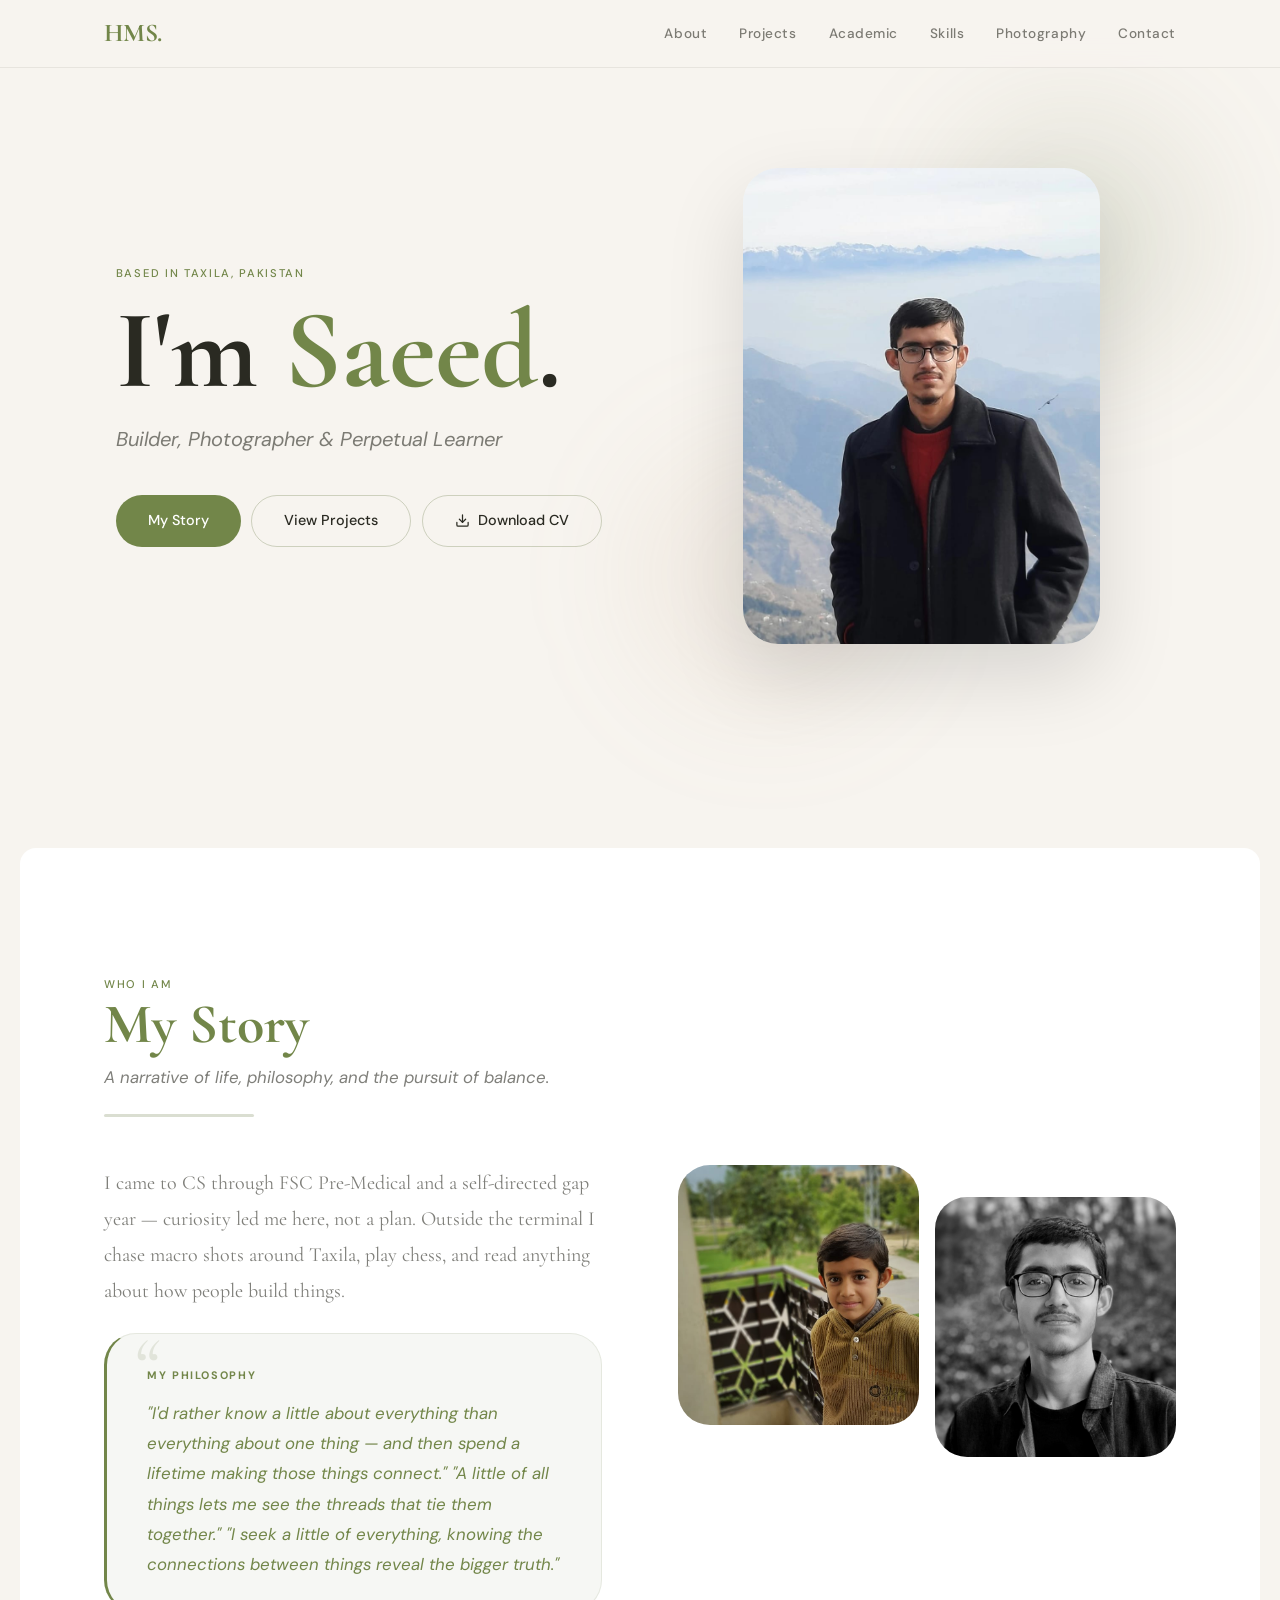
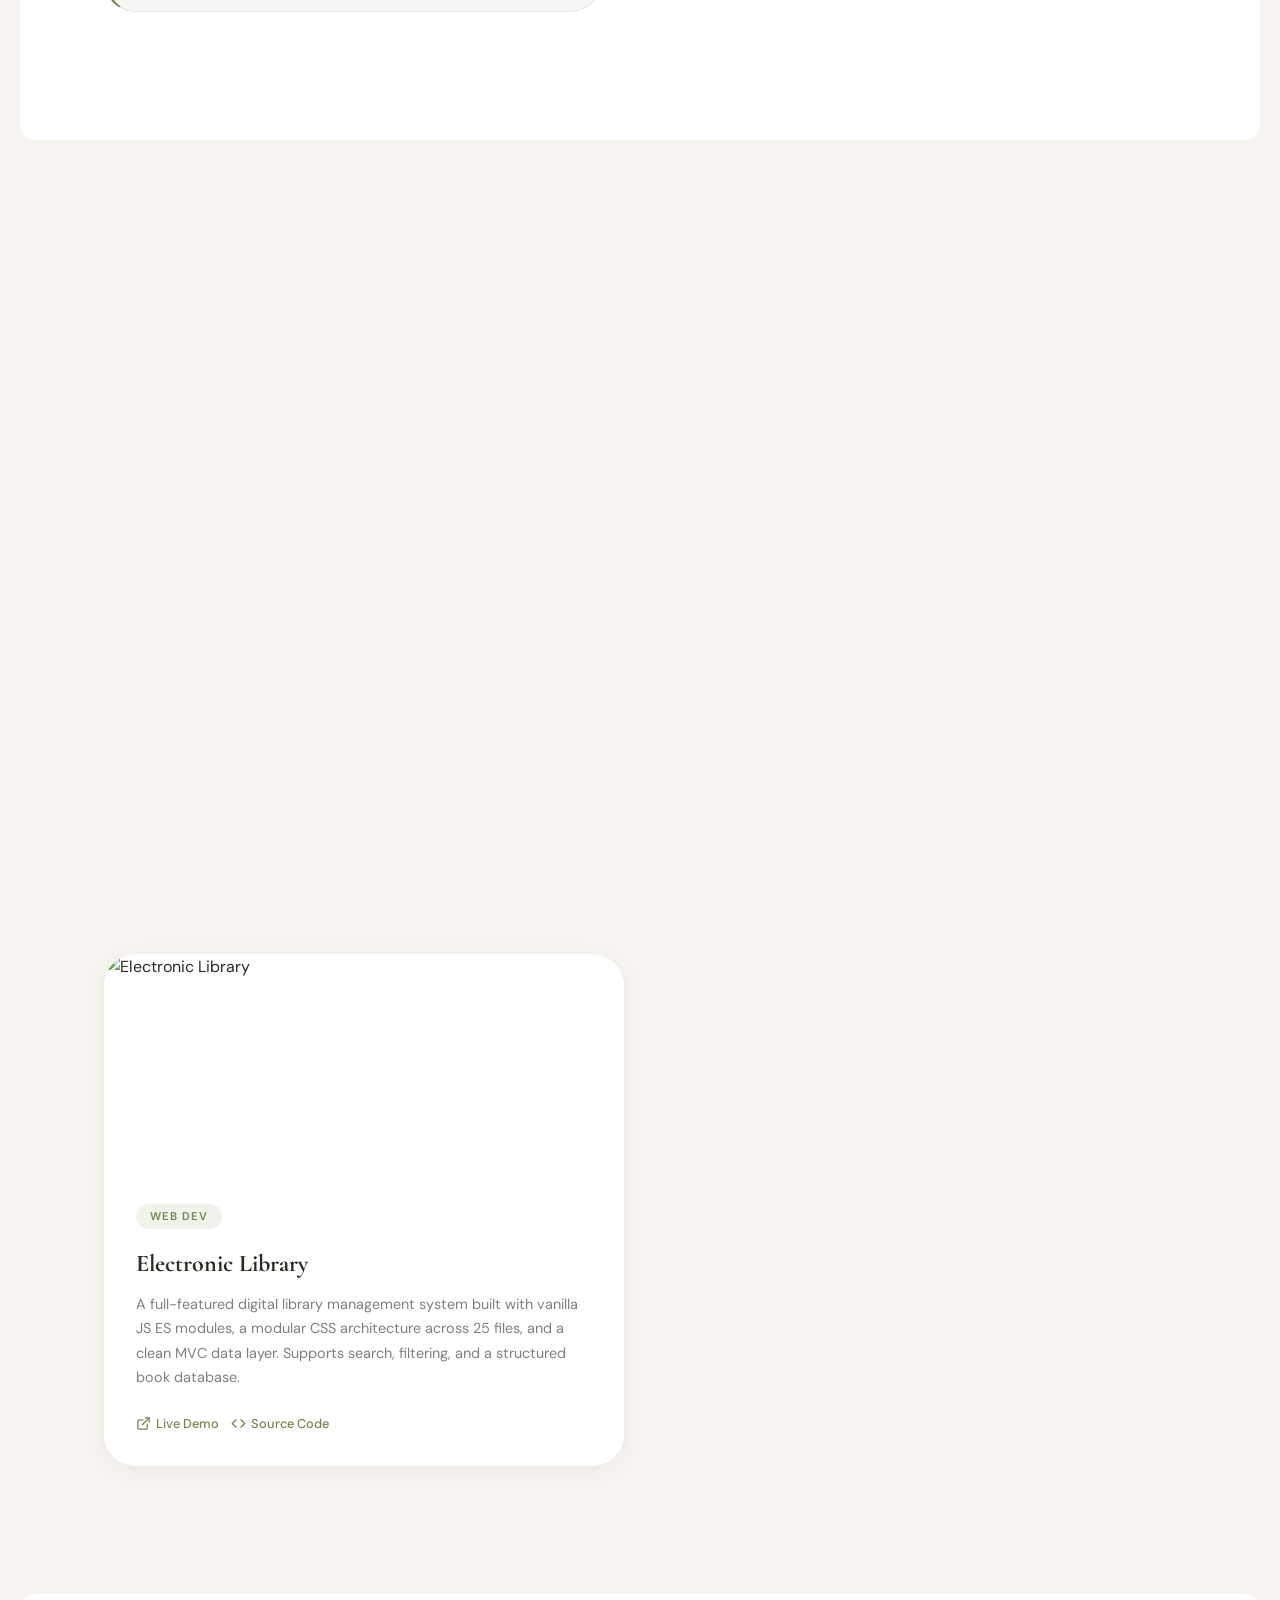
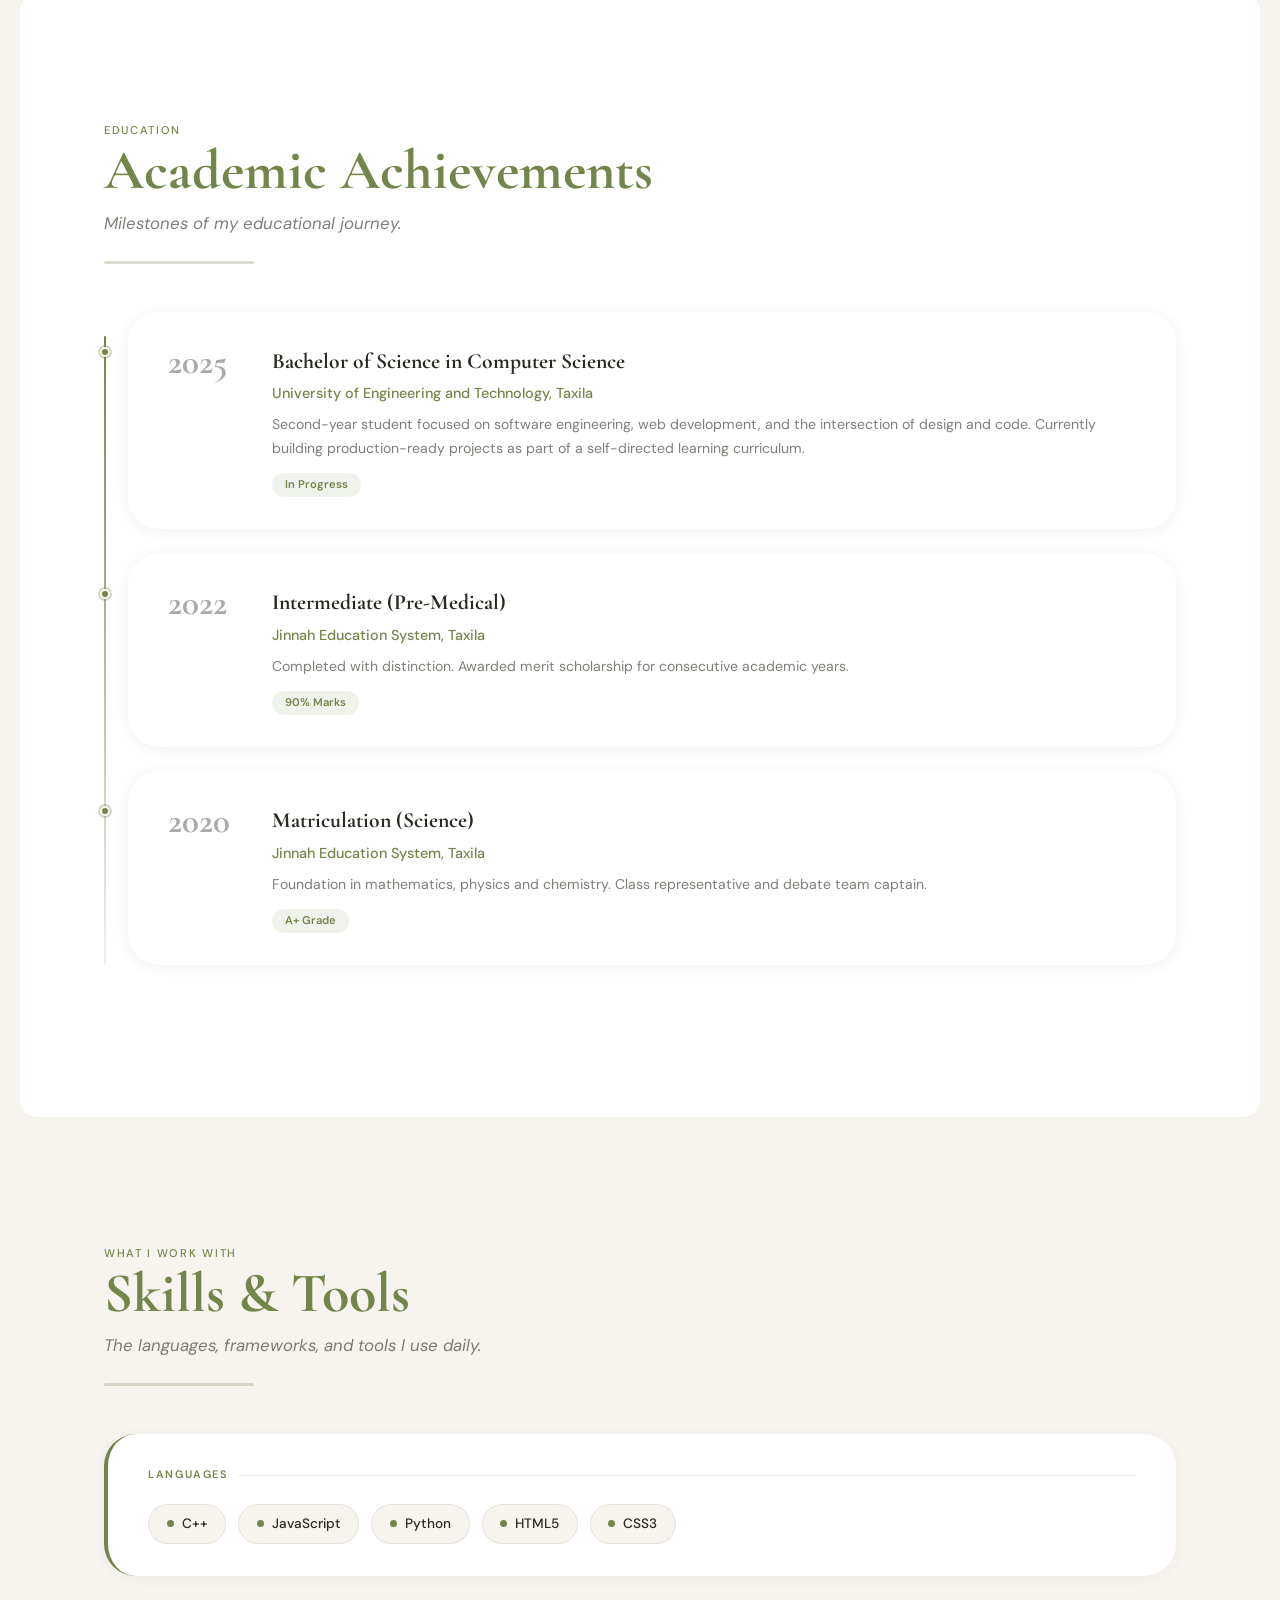
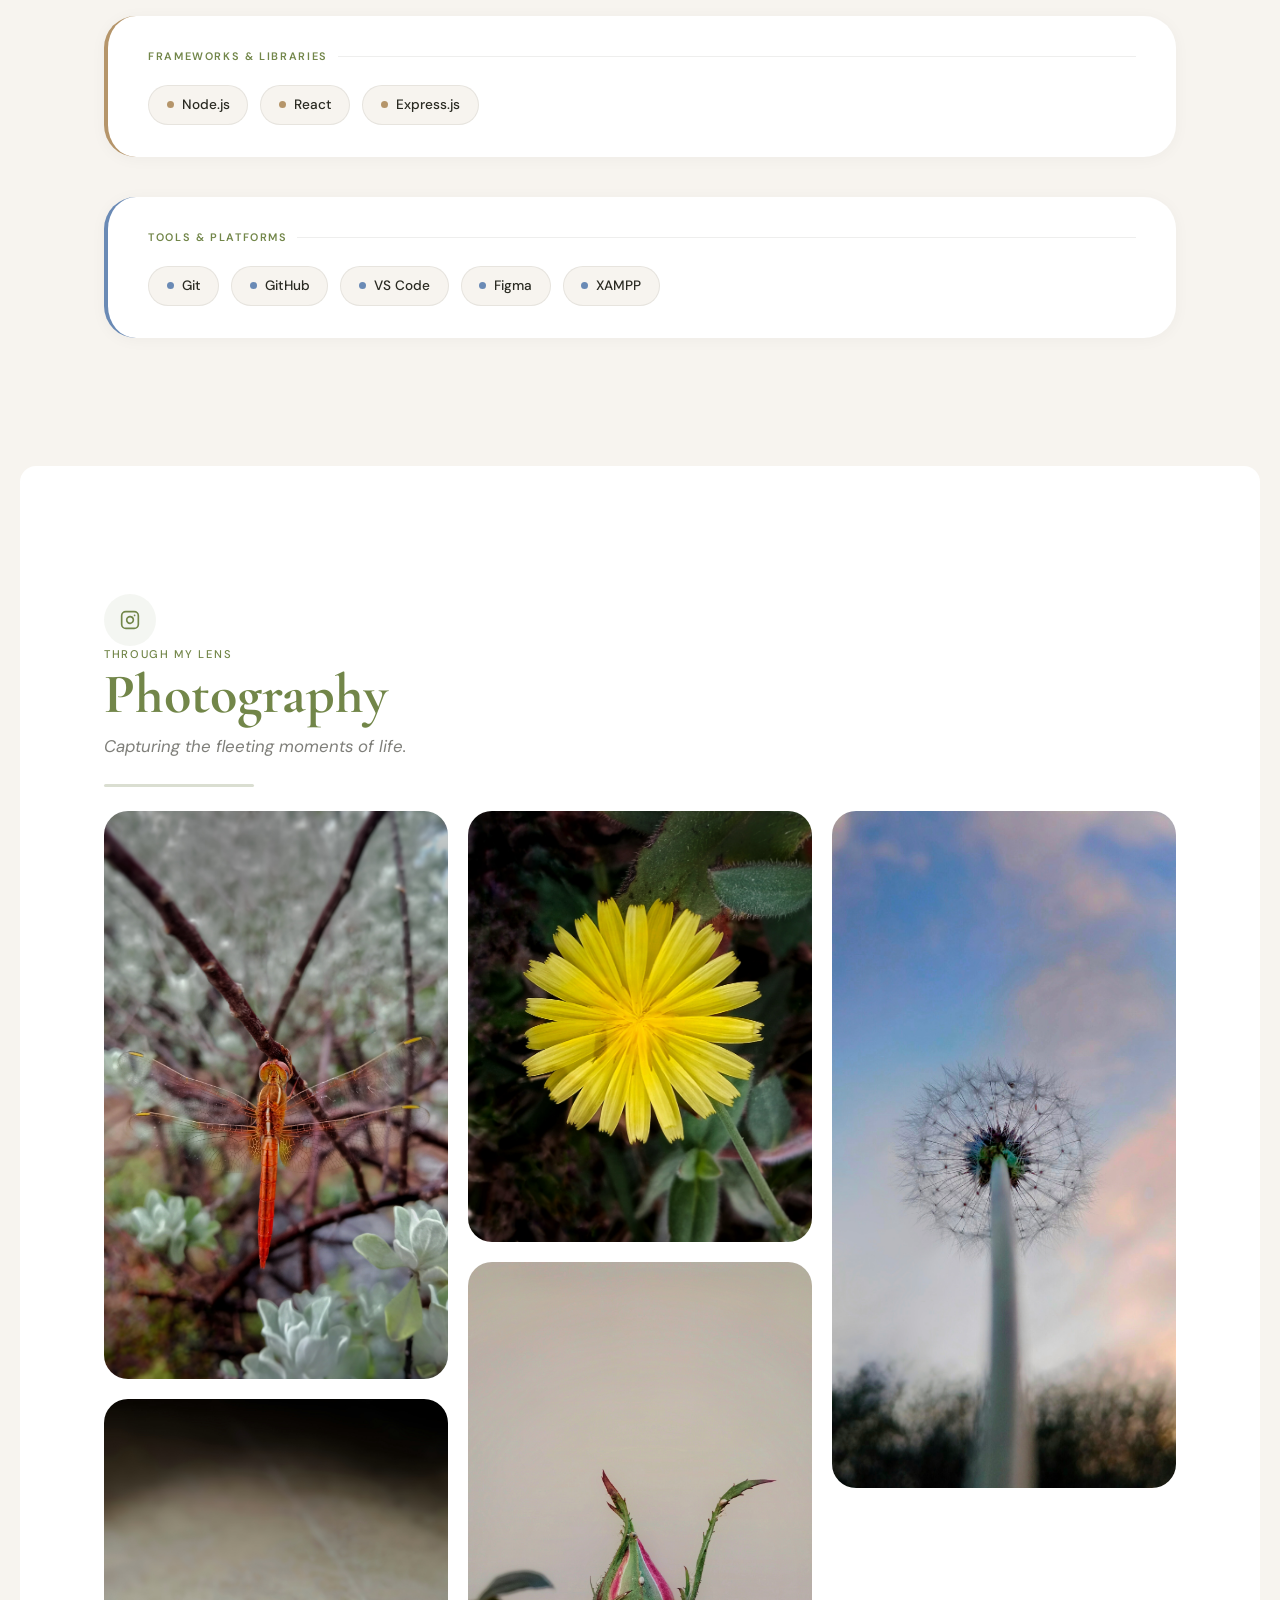
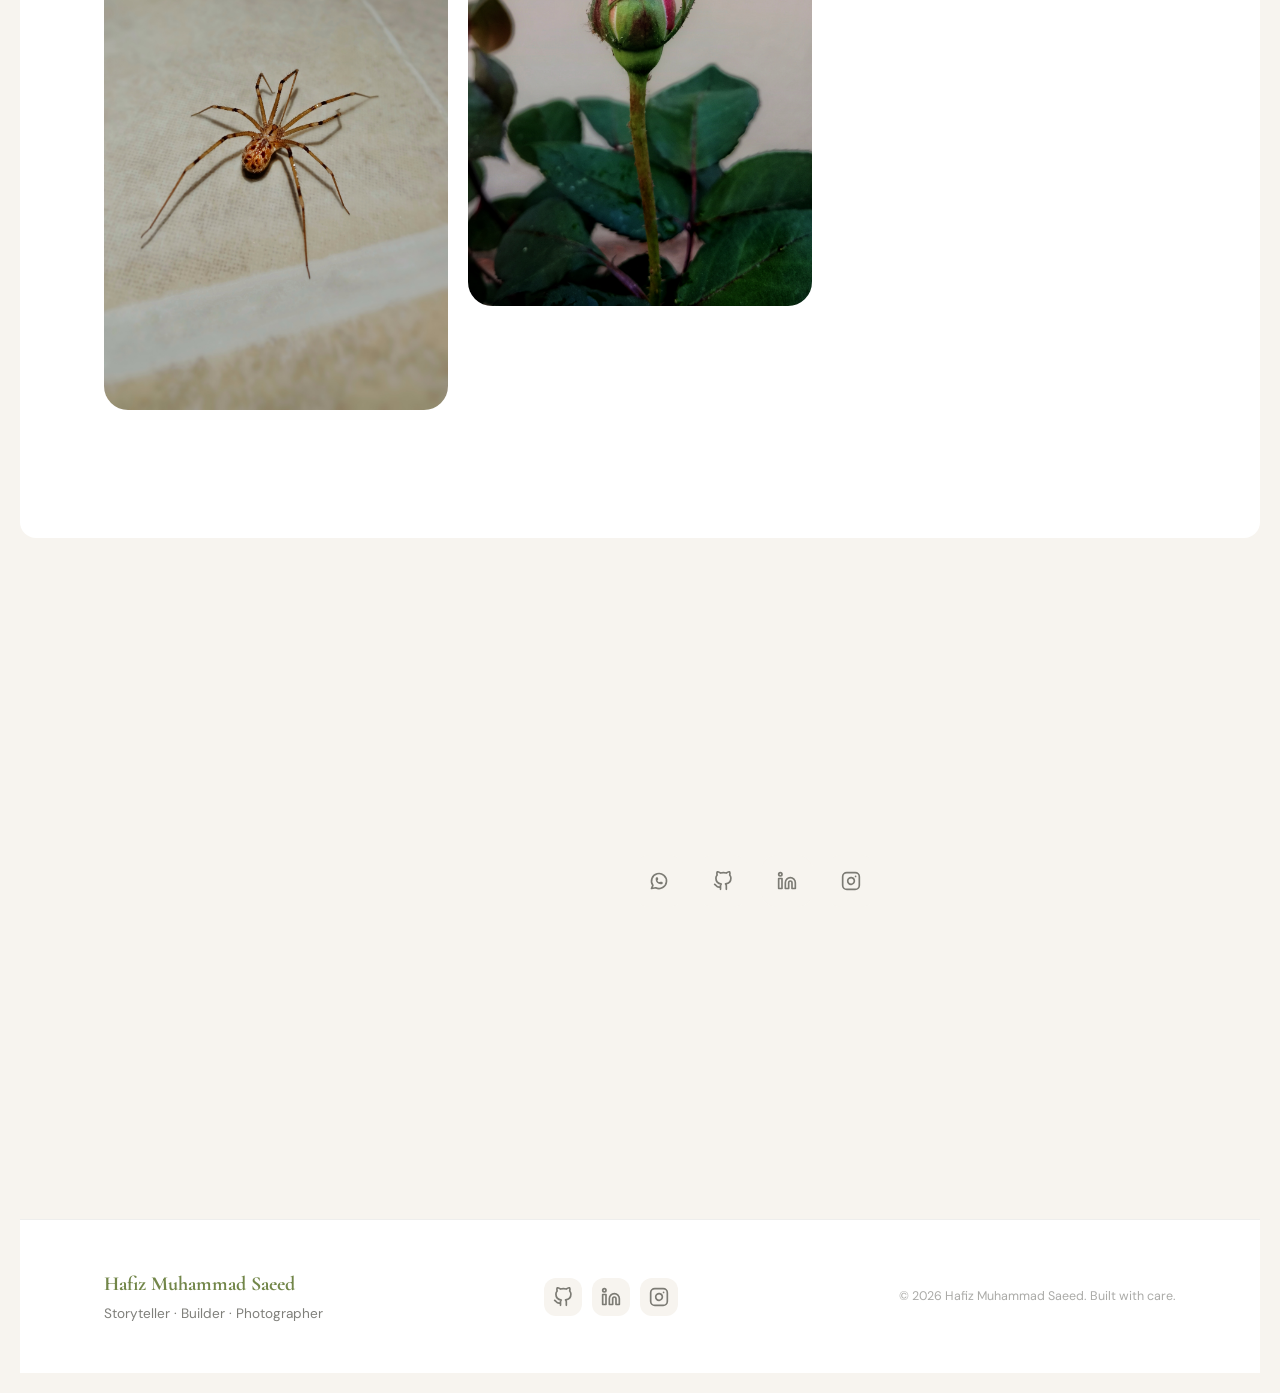
==== index.html @ 57c6ba82 "Contact sec : bg Color" ====
<!doctype html>
<html lang="en">

<head>
  <meta charset="UTF-8" />
  <meta name="viewport" content="width=device-width, initial-scale=1.0" />
  <meta name="description" content="Hafiz Muhammad Saeed — Storyteller, Programmer, and Photographer based in Taxila, Pakistan.">

  <!-- Open Graph / WhatsApp / LinkedIn -->
  <meta property="og:type"        content="website">
  <meta property="og:url"         content="https://hms.com/">
  <meta property="og:title"       content="HMS | Hafiz Muhammad Saeed — Portfolio">
  <meta property="og:description" content="Storyteller, Programmer, and Photographer based in Taxila, Pakistan.">
  <meta property="og:image"       content="https://yourwebsite.com/Pics/Saeed/Saeed.jpg">

  <!-- Twitter / X card -->
  <meta name="twitter:card"        content="summary_large_image">
  <meta name="twitter:title"       content="HMS | Hafiz Muhammad Saeed — Portfolio">
  <meta name="twitter:description" content="Storyteller, Programmer, and Photographer based in Taxila, Pakistan.">
  <meta name="twitter:image"       content="https://yourwebsite.com/Pics/Saeed/Saeed.jpg">

  <title>HMS | Portfolio</title>

  <link rel="preconnect" &display=swap href="https://fonts.googleapis.com">
  <link rel="preconnect" &display=swap href="https://fonts.gstatic.com" crossorigin>
  <link href="https://fonts.googleapis.com/css2?family=Cormorant+Garamond:ital,wght@0,300;0,400;0,600;0,700;1,400;1,600&family=DM+Sans:ital,wght@0,300;0,400;0,500;0,600;1,400&display=swap" rel="stylesheet">
  <link rel="icon" href="Pics/svgs/star.svg" type="image/svg+xml">
  <link rel="preload" as="image" href="Pics/Saeed/Saeed.jpg">
  <link rel="stylesheet" href="css/main.css">

  <script type="module" src="javascript/main.js"></script>
</head>



<body>


<!-- ── No-Script  ─────────────────────────────────────── -->
<noscript>
  <div style="
    position: fixed;
    bottom: 1.5rem;
    left: 50%;
    transform: translateX(-50%);
    background: var(--ink);
    color: var(--warm-bg);
    padding: .75rem 1.5rem;
    border-radius: 99px;
    font-size: .85rem;
    font-family: 'DM Sans', sans-serif;
    z-index: 999;
  ">
    JavaScript is disabled — some content may not load.
  </div>
</noscript>

<!-- ── SVG Sprite ─────────────────────────────────────── -->
  <svg xmlns="http://www.w3.org/2000/svg" style="display:none">

    <symbol id="icon-github" viewBox="0 0 24 24" fill="none" stroke="currentColor" stroke-width="2" stroke-linecap="round" stroke-linejoin="round">
      <path d="M9 19c-5 1.5-5-2.5-7-3m14 6v-3.87a3.37 3.37 0 0 0-.94-2.61c3.14-.35 6.44-1.54 6.44-7A5.44 5.44 0 0 0 20 4.77 5.07 5.07 0 0 0 19.91 1S18.73.65 16 2.48a13.38 13.38 0 0 0-7 0C6.27.65 5.09 1 5.09 1A5.07 5.07 0 0 0 5 4.77a5.44 5.44 0 0 0-1.5 3.78c0 5.42 3.3 6.61 6.44 7A3.37 3.37 0 0 0 9 18.13V22"/>
    </symbol>

    <symbol id="icon-linkedin" viewBox="0 0 24 24" fill="none" stroke="currentColor" stroke-width="2" stroke-linecap="round" stroke-linejoin="round">
      <path d="M16 8a6 6 0 0 1 6 6v7h-4v-7a2 2 0 0 0-2-2 2 2 0 0 0-2 2v7h-4v-7a6 6 0 0 1 6-6z"/>
      <rect x="2" y="9" width="4" height="12"/>
      <circle cx="4" cy="4" r="2"/>
    </symbol>

    <symbol id="icon-instagram" viewBox="0 0 24 24" fill="none" stroke="currentColor" stroke-width="2" stroke-linecap="round" stroke-linejoin="round">
      <rect x="2" y="2" width="20" height="20" rx="5" ry="5"/>
      <path d="M16 11.37A4 4 0 1 1 12.63 8 4 4 0 0 1 16 11.37z"/>
      <line x1="17.5" y1="6.5" x2="17.51" y2="6.5"/>
    </symbol>

    <symbol id="icon-whatsapp" viewBox="0 0 24 24" fill="none" stroke="currentColor" stroke-width="2" stroke-linecap="round" stroke-linejoin="round">
      <path stroke="none" d="M0 0h24v24H0z" fill="none"/>
      <path d="M3 21l1.65 -3.8a9 9 0 1 1 3.4 2.9l-5.05 .9"/>
      <path d="M9 10a.5 .5 0 0 0 1 0v-1a.5 .5 0 0 0 -1 0v1a5 5 0 0 0 5 5h1a.5 .5 0 0 0 0 -1h-1a.5 .5 0 0 0 0 1"/>
    </symbol>

  </svg>


<!-- ── SCROLL PROGRESS ─────────────────────────────────────── -->
<div class="scroll-progress" id="scrollProgress"></div>

<!-- ── NAVIGATION ──────────────────────────────────────────── -->
<nav>
  <div class="container nav-inner">
    <a href="#" class="nav-logo">HMS.</a>
    <div class="nav-links">
      <a href="#about">About</a>
      <a href="#projects">Projects</a>
      <a href="#academic">Academic</a>
      <a href="#skills">Skills</a>
      <a href="#photography">Photography</a>
      <a href="#contact">Contact</a>
    </div>
    <button class="nav-toggle" id="menuToggle" aria-label="Toggle menu">
      <span></span><span></span><span></span>
    </button>
  </div>
</nav>

  <div class="mobile-menu" id="mobileMenu">

  <a href="#about" class="mobile-link">
    <svg class="icon" viewBox="0 0 24 24"><circle cx="12" cy="8" r="4"/><path fill="#c3d59cb3" d="M4 20c0-4 3.6-7 8-7s8 3 8 7"/></svg>
    About
  </a>

  <a href="#projects" class="mobile-link">
    <svg class="icon" viewBox="0 0 24 24"><polyline points="16 18 22 12 16 6"/><polyline points="8 6 2 12 8 18"/></svg>
    Projects
  </a>

  <a href="#academic" class="mobile-link">
    <svg class="icon" viewBox="0 0 24 24"><path fill="#c3d59cb3" d="M22 10v6M2 10l10-5 10 5-10 5z"/><path d="M6 12v5c3 3 9 3 12 0v-5"/></svg>
    Academic
  </a>

  <a href="#skills" class="mobile-link">
    <svg class="icon" viewBox="0 0 24 24"><path fill="#c3d59cb3" d="M12 2l3.09 6.26L22 9.27l-5 4.87 1.18 6.88L12 17.77l-6.18 3.25L7 14.14 2 9.27l6.91-1.01L12 2z"/></svg>
    Skills
  </a>

  <a href="#contact" class="mobile-link">
    <svg class="icon" viewBox="0 0 24 24"><path fill="#c3d59cb3" d="M4 4h16c1.1 0 2 .9 2 2v12c0 1.1-.9 2-2 2H4c-1.1 0-2-.9-2-2V6c0-1.1.9-2 2-2z"/><polyline points="22,6 12,13 2,6"/></svg>
    Contact
  </a>

  <a href="#photography" class="mobile-link">
    <svg class="icon" viewBox="0 0 24 24"><path fill="#c3d59cb3" d="M23 19a2 2 0 0 1-2 2H3a2 2 0 0 1-2-2V8a2 2 0 0 1 2-2h4l2-3h6l2 3h4a2 2 0 0 1 2 2z"/><circle cx="12" cy="13" r="4"/></svg>
    Photography
  </a>

  </div>

<!-- ── HERO ────────────────────────────────────────────────── -->
<section id="hero" class="section">
  <div class="container">
    <div class="hero-inner">

      <div class="hero-text">
        <p class="label">Based in Taxila, Pakistan</p>
        <h1 class="hero-h1">I'm <span>Saeed</span>.</h1>
        <p class="hero-sub">Builder, Photographer &amp; Perpetual Learner</p>
        <div class="hero-ctas reveal">
          <a href="#about" class="btn-olive">My Story</a>
          <a href="#projects" class="btn-outline">View Projects</a>
          <a href="Docs/HMS_CV.pdf" class="btn-outline" download>

              <svg class="icon icon-sm" viewBox="0 0 24 24"><path d="M21 15v4a2 2 0 0 1-2 2H5a2 2 0 0 1-2-2v-4"/><polyline points="7 10 12 15 17 10"/><line x1="12" y1="15" x2="12" y2="3"/></svg>
          Download CV
          </a>
        </div>
      </div>

      <div class="hero-img-wrap reveal reveal-delay-2">
        <div class="hero-blob hero-blob-1"></div>
        <div class="hero-blob hero-blob-2"></div>
        <img src="Pics/Saeed/Saeed.jpg" alt="Hafiz Muhammad Saeed" loading="eager">
      </div>

    </div>
  </div>
</section>

<!-- ── ABOUT ───────────────────────────────────────────────── -->
<section id="about" class="section bg-white">
  <div class="container">

    <div class="reveal">
      <p class="label">Who I am</p>
      <h2 class="section-title">My Story</h2>
      <p class="section-sub">A narrative of life, philosophy, and the pursuit of balance.</p>
      <div class="divider"></div>
    </div>

    <div class="about-grid">
      <div class="about-text reveal reveal-delay-1">

        <p>I came to CS through FSC Pre-Medical and a self-directed gap year — curiosity led me here, not a plan. Outside the terminal I chase macro shots around Taxila, play chess, and read anything about how people build things.</p>

        <div class="philosophy-box">
          <strong>My Philosophy</strong>
          "I'd rather know a little about everything than everything about one thing — and then spend a lifetime making those things connect."
          "A little of all things lets me see the threads that tie them together."
          "I seek a little of everything, knowing the connections between things reveal the bigger truth."
        </div>
      </div>
      <div class="about-imgs reveal reveal-delay-2">
        <img src="Pics/Saeed/Saeed Sp.jpeg" alt="Saeed">
        <img src="Pics/Saeed/Saeed Black.jpg" alt="Saeed">
      </div>
    </div>

  </div>
</section>

<!-- ── PROJECTS ────────────────────────────────────────────── -->
<section id="projects" class="section">
  <div class="container">

    <div class="reveal">
      <p class="label">What I build</p>
      <h2 class="section-title">Projects</h2>
      <p class="section-sub">A collection of digital artifacts and experiments.</p>
      <div class="divider"></div>
    </div>

    <div class="projects-grid" id="projects-grid"></div>

  </div>
</section>

<!-- ── ACADEMIC ────────────────────────────────────────────── -->
<section id="academic" class="section bg-white">
  <div class="container">

    <div class="reveal">
      <p class="label">Education</p>
      <h2 class="section-title">Academic Achievements</h2>
      <p class="section-sub">Milestones of my educational journey.</p>
      <div class="divider"></div>
    </div>

    <div class="academic-list reveal reveal-delay-1" id="academic-list"></div>

  </div>
</section>


<!-- ── SKILLS ─────────────────────────────────────────────── -->
<section id="skills" class="section">
  <div class="container">

    <div class="reveal">
      <p class="label">What I work with</p>
      <h2 class="section-title">Skills & Tools</h2>
      <p class="section-sub">The languages, frameworks, and tools I use daily.</p>
      <div class="divider"></div>
    </div>

    <div class="skills-wrapper reveal reveal-delay-1" id="skills-grid"></div>

  </div>
</section>


<!-- ── PHOTOGRAPHY ─────────────────────────────────────────── -->
<section id="photography" class="section bg-white">
  <div class="container">

    <div class="reveal">

      <a class="contact-icon" href="https://www.instagram.com/hms_aeed" aria-label="Instagram" target="_blank" rel="noopener noreferrer">
      <svg class="icon"><use href="#icon-instagram"/></svg>
      </a>

      <p class="label">Through my lens</p>

      <h2 class="section-title">
          Photography
      </h2>
      <p class="section-sub">Capturing the fleeting moments of life.</p>
      <div class="divider"></div>
    </div>

    <div class="photo-grid reveal reveal-delay-1" id="photo-grid"></div>

  </div>
</section>


<!-- ── CONTACT ─────────────────────────────────────────────── -->
<section id="contact" class="section">
  <div class="container">

    <div class="reveal">
      <p class="label">Get in touch</p>
      <h2 class="section-title">Let's Connect</h2>
      <p class="section-sub">I'd love to hear from you.</p>
      <div class="divider"></div>
    </div>

    <div class="contact-grid">

      <div class="contact-info reveal reveal-delay-1">

        <a href="mailto:hafizmsaeed101@gmail.com" class="contact-row">

          <div class="contact-icon">
            <svg class="icon" viewBox="0 0 24 24"><path d="M4 4h16c1.1 0 2 .9 2 2v12c0 1.1-.9 2-2 2H4c-1.1 0-2-.9-2-2V6c0-1.1.9-2 2-2z"/><polyline points="22,6 12,13 2,6"/></svg>
          </div>
          <div class="contact-meta">
            <p>Email</p>
            <p>hafizmsaeed101@gmail.com</p>
          </div>
        </a>


      <a href="tel:+923219798860" target="_blank" rel="noopener noreferrer" class="contact-row">

          <div class="contact-icon">
            <svg class="icon" viewBox="0 0 24 24"><path d="M22 16.92v3a2 2 0 0 1-2.18 2 19.79 19.79 0 0 1-8.63-3.07A19.5 19.5 0 0 1 4.15 12a19.79 19.79 0 0 1-3.07-8.67A2 2 0 0 1 3.06 1.27h3a2 2 0 0 1 2 1.72c.127.96.361 1.903.7 2.81a2 2 0 0 1-.45 2.11L7.09 9.91a16 16 0 0 0 6 6l1.27-1.27a2 2 0 0 1 2.11-.45c.907.339 1.85.573 2.81.7A2 2 0 0 1 21.73 17z"/></svg>
          </div>

          <div class="contact-meta">
            <p>Phone</p>
            <p>+92 321 9798860</p>
          </div>

      </a>


      <a href="https://www.google.com/maps/search/?api=1&query=Taxila%2C+Pakistan" target="_blank" rel="noopener noreferrer" class="contact-row">

        <div class="contact-icon">
            <svg class="icon" viewBox="0 0 24 24"><path d="M21 10c0 7-9 13-9 13s-9-6-9-13a9 9 0 0 1 18 0z"/><circle cx="12" cy="10" r="3"/></svg>
        </div>

        <div class="contact-meta">
          <p>Location</p>
          <p>Taxila, Pakistan</p>
        </div>
      </a>

    </div>

        <div class="socials">

          <a href="https://wa.me/923219798860?text=Hi%20Saeed%2C%20I%20saw%20your%20portfolio!" class="social-btn" aria-label="Whatsapp" target="_blank" rel="noopener noreferrer">
            <svg class="icon"><use href="#icon-whatsapp"/></svg>
          </a>

          <a href="https://github.com/HMSaeed101" class="social-btn" aria-label="GitHub" target="_blank" rel="noopener noreferrer">
            <svg class="icon"><use href="#icon-github"/></svg>
          </a>

          <a href="https://www.linkedin.com/in/hms-aeed" class="social-btn" aria-label="LinkedIn" target="_blank" rel="noopener noreferrer">
            <svg class="icon"><use href="#icon-linkedin"/></svg>
          </a>

          <a href="https://www.instagram.com/hms_aeed" class="social-btn" aria-label="Instagram" target="_blank" rel="noopener noreferrer">
            <svg class="icon"><use href="#icon-instagram"/></svg>
          </a>

        </div>
      </div>

    </div>
  </div>
</section>


<!-- ── FOOTER ──────────────────────────────────────────────── -->
<footer>
  <div class="container">
    <div class="footer-inner">

      <div>
        <div class="footer-name">Hafiz Muhammad Saeed</div>
        <div class="footer-tagline">Storyteller · Builder · Photographer</div>
      </div>

      <div class="footer-socials">
        <a href="https://github.com/HMSaeed101" aria-label="GitHub" target="_blank" rel="noopener noreferrer">
          <svg class="icon"><use href="#icon-github"/></svg>
        </a>

        <a href="https://www.linkedin.com/in/hms-aeed" aria-label="LinkedIn" target="_blank" rel="noopener noreferrer">
          <svg class="icon"><use href="#icon-linkedin"/></svg>
        </a>

        <a href="https://www.instagram.com/hms_aeed" aria-label="Instagram" target="_blank" rel="noopener noreferrer">
          <svg class="icon"><use href="#icon-instagram"/></svg>
        </a>

      </div>
      <p class="footer-copy">© 2026 Hafiz Muhammad Saeed. Built with care.</p>
    </div>
  </div>
</footer>


<!-- ── TEMPLATES ───────────────────────────────────────────── -->

<template id="tpl-project-card">

  <div class="project-card reveal">

    <div class="project-img-wrap"><img src="" alt="" loading="lazy"></div>

    <div class="project-body">
      <span class="project-tag"></span>

      <h3 class="project-title"></h3>

      <p class="project-desc"></p>

      <div class="project-links">

        <a class="project-link demo-link" href="#">
        <svg class="icon icon-sm" viewBox="0 0 24 24"><path d="M18 13v6a2 2 0 0 1-2 2H5a2 2 0 0 1-2-2V8a2 2 0 0 1 2-2h6"/><polyline points="15 3 21 3 21 9"/><line x1="10" y1="14" x2="21" y2="3"/></svg>Live Demo</a>

        <a class="project-link code-link" href="#">
        <svg class="icon icon-sm" viewBox="0 0 24 24"><polyline points="16 18 22 12 16 6"/><polyline points="8 6 2 12 8 18"/></svg>Source Code</a>

      </div>
    </div>
  </div>

</template>

<template id="tpl-photo-item">
  <div class="photo-item">
    <img src="" alt="" loading="lazy">
    <div class="photo-overlay">
      <span class="photo-caption"></span>
    </div>
  </div>
</template>

<template id="tpl-academic-item">
  <div class="academic-item">
    <div class="academic-year"></div>
    <div class="academic-body">
      <div class="academic-degree"></div>
      <div class="academic-school"></div>
      <p class="academic-desc"></p>
      <span class="academic-badge"></span>
    </div>
  </div>
</template>

<template id="tpl-skills-category">
  <div class="skills-category">
    <div class="skills-category-title"></div>
    <div class="skills-pills"></div>
  </div>
</template>

<template id="tpl-skill-pill">
  <span class="skill-pill">
    <span class="skill-dot"></span>
  </span>
</template>


<!-- ── LIGHTBOX ────────────────────────────────────────────── -->
<div class="lightbox" id="lightbox" role="dialog" aria-modal="true" aria-label="Photo viewer">
  <button class="lightbox-close" id="lightboxClose" aria-label="Close">✕</button>
  <button class="lightbox-nav lightbox-prev" id="lightboxPrev" aria-label="Previous photo">
    <svg viewBox="0 0 24 24" width="24" height="24" fill="none" stroke="currentColor" stroke-width="2" stroke-linecap="round" stroke-linejoin="round"><polyline points="15 18 9 12 15 6"/></svg>
  </button>
  <img id="lightboxImg" src="" alt="">
  <button class="lightbox-nav lightbox-next" id="lightboxNext" aria-label="Next photo">
    <svg viewBox="0 0 24 24" width="24" height="24" fill="none" stroke="currentColor" stroke-width="2" stroke-linecap="round" stroke-linejoin="round"><polyline points="9 18 15 12 9 6"/></svg>
  </button>
  <div class="lightbox-counter" id="lightboxCounter"></div>
</div>


<!--Back to Top Button-->
<button class="back-to-top" id="backToTop" aria-label="Back to top">
  <svg viewBox="0 0 24 24" width="20" height="20" fill="none" stroke="currentColor" stroke-width="2.5" stroke-linecap="round" stroke-linejoin="round"><polyline points="18 15 12 9 6 15"/>
  </svg>
</button>

</body>
</html>
---- css/main.css ----
/* Order matters:
   1. rules       — variables & reset
   2. nav-bar     — navigation and mobile menu
   3. sections    — shared layout and buttons only
   4. hero        — hero section
   5. about       — about section
   6. projects    — projects section
   7. photography — photography section
   8. academic    — academic section
   9. skills      — skills section
  10. contact     — contact section
  11. footer      — footer and lightbox
  12. responsive  — media queries always last */

@import './rules.css';
@import './nav-bar.css';
@import './sections.css';
@import './hero.css';
@import './about.css';
@import './projects.css';
@import './photography.css';
@import './academic.css';
@import './skills.css';
@import './contact.css';
@import './footer.css';
@import './responsiveness.css';
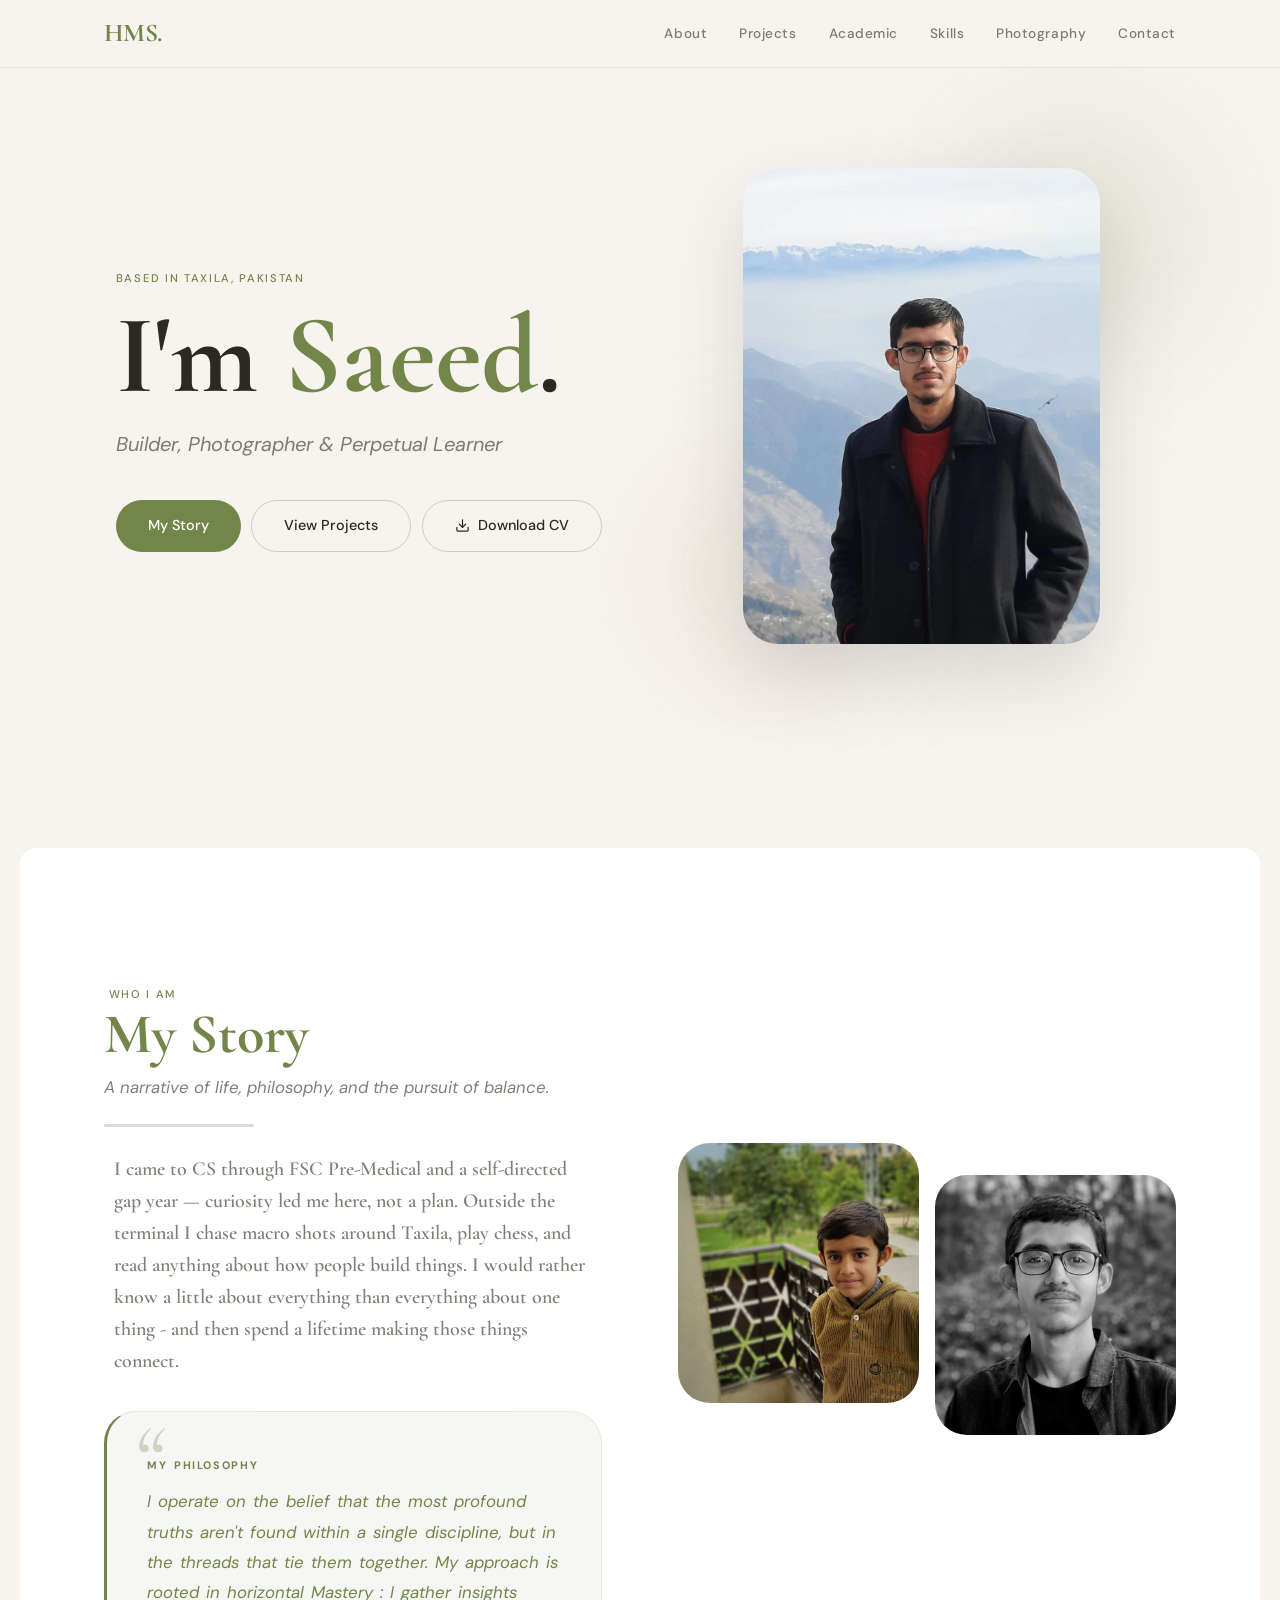
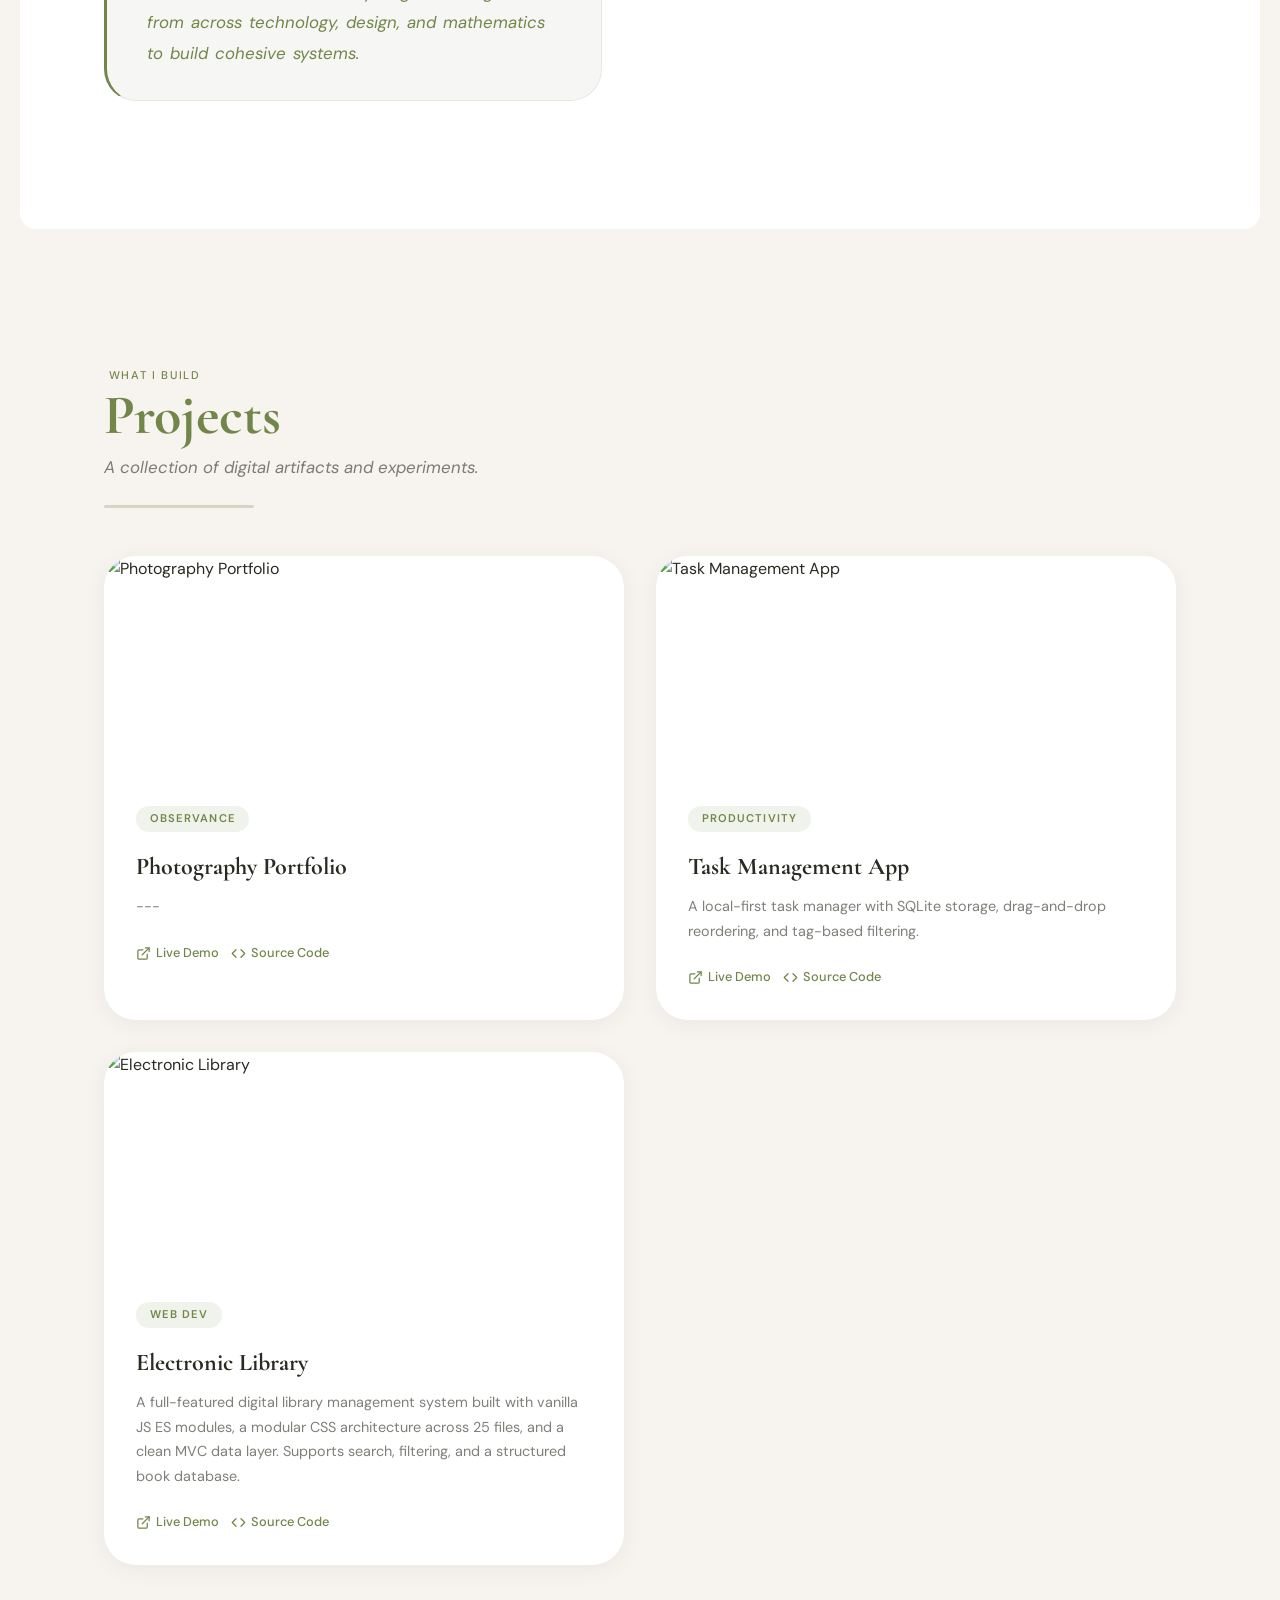
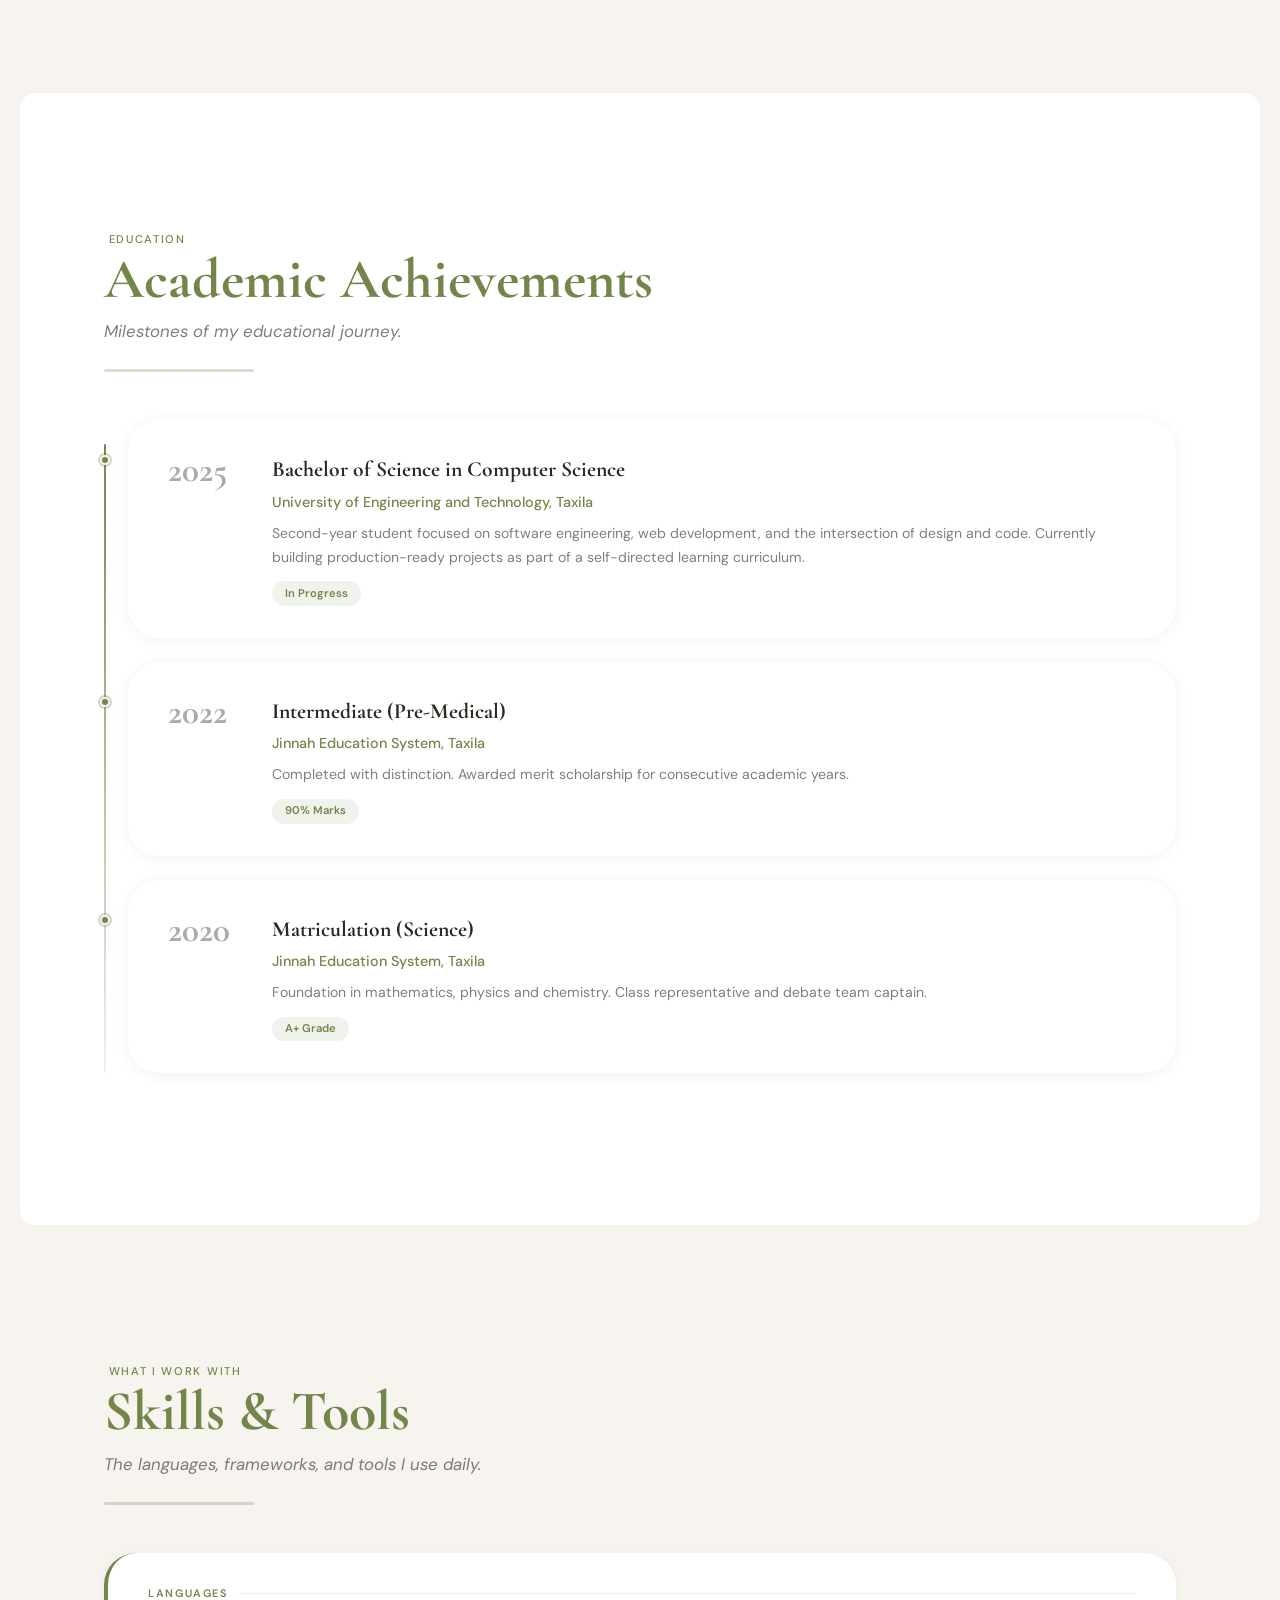
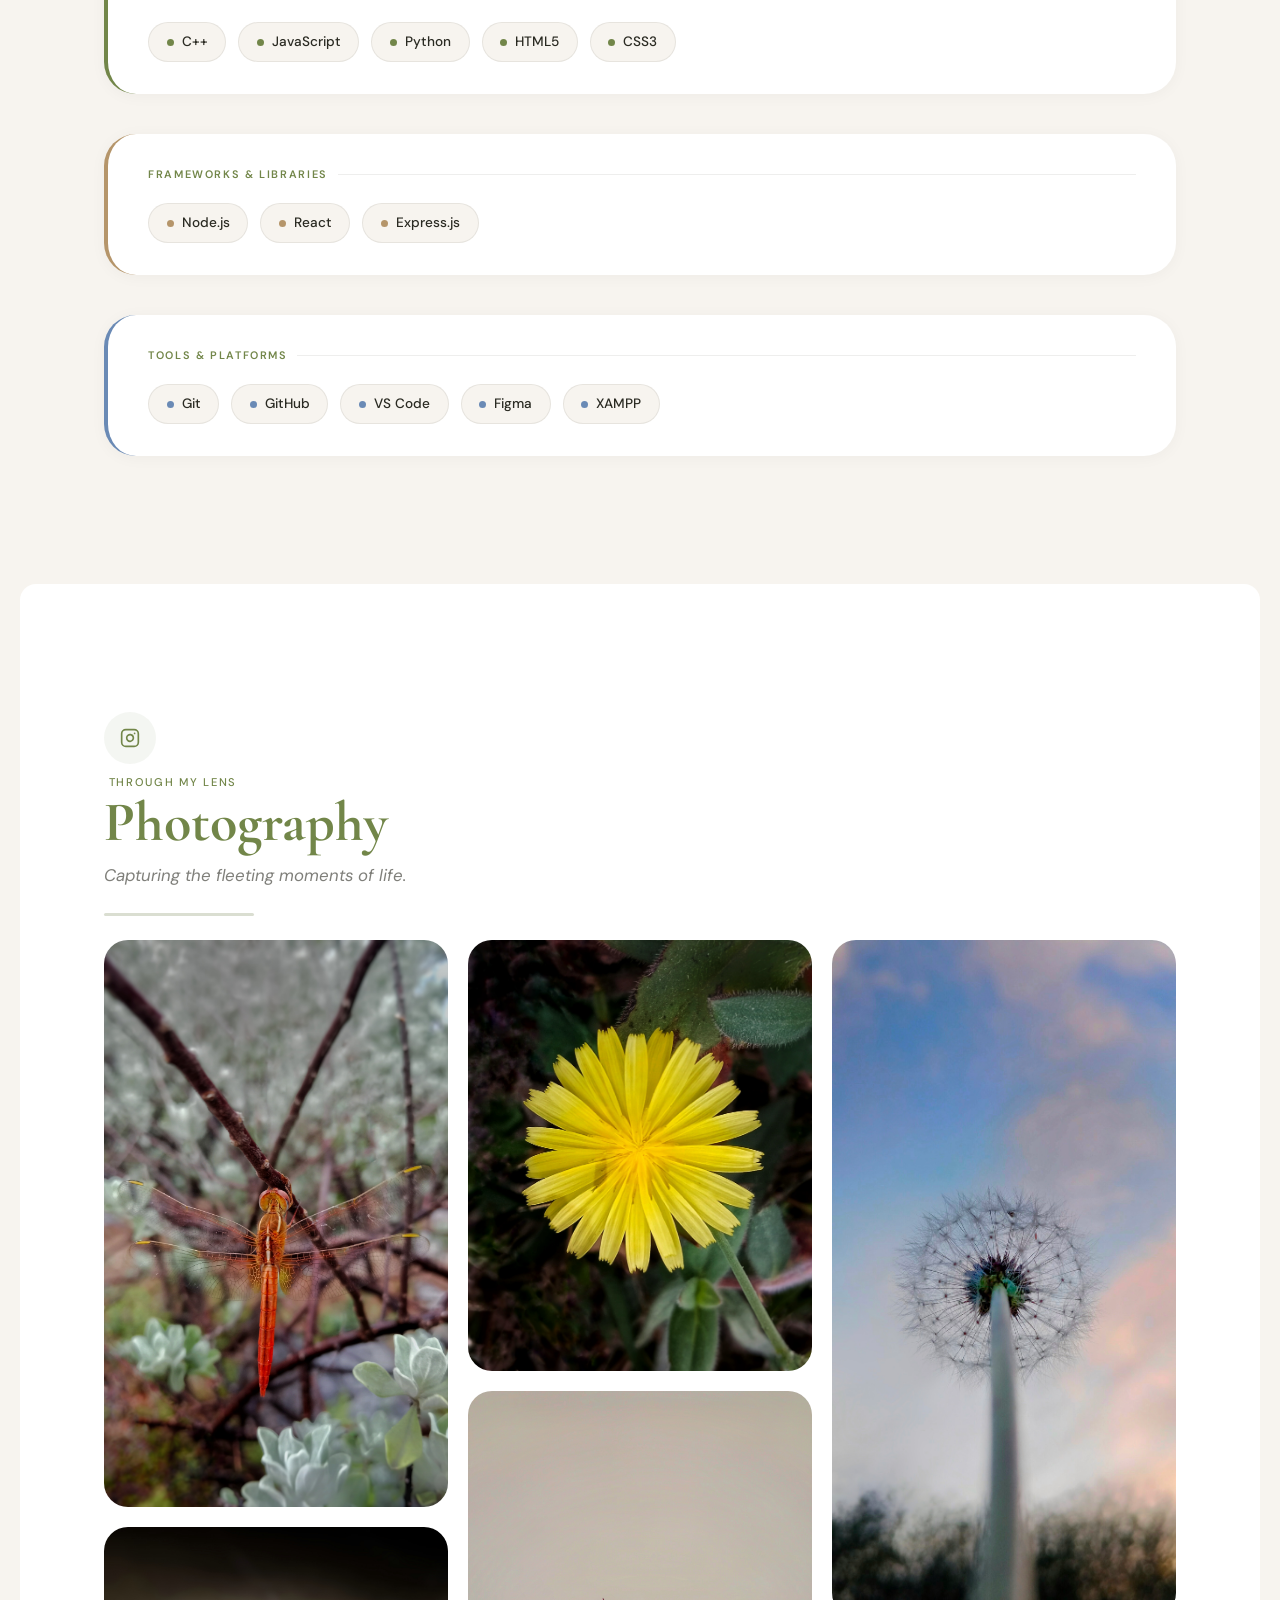
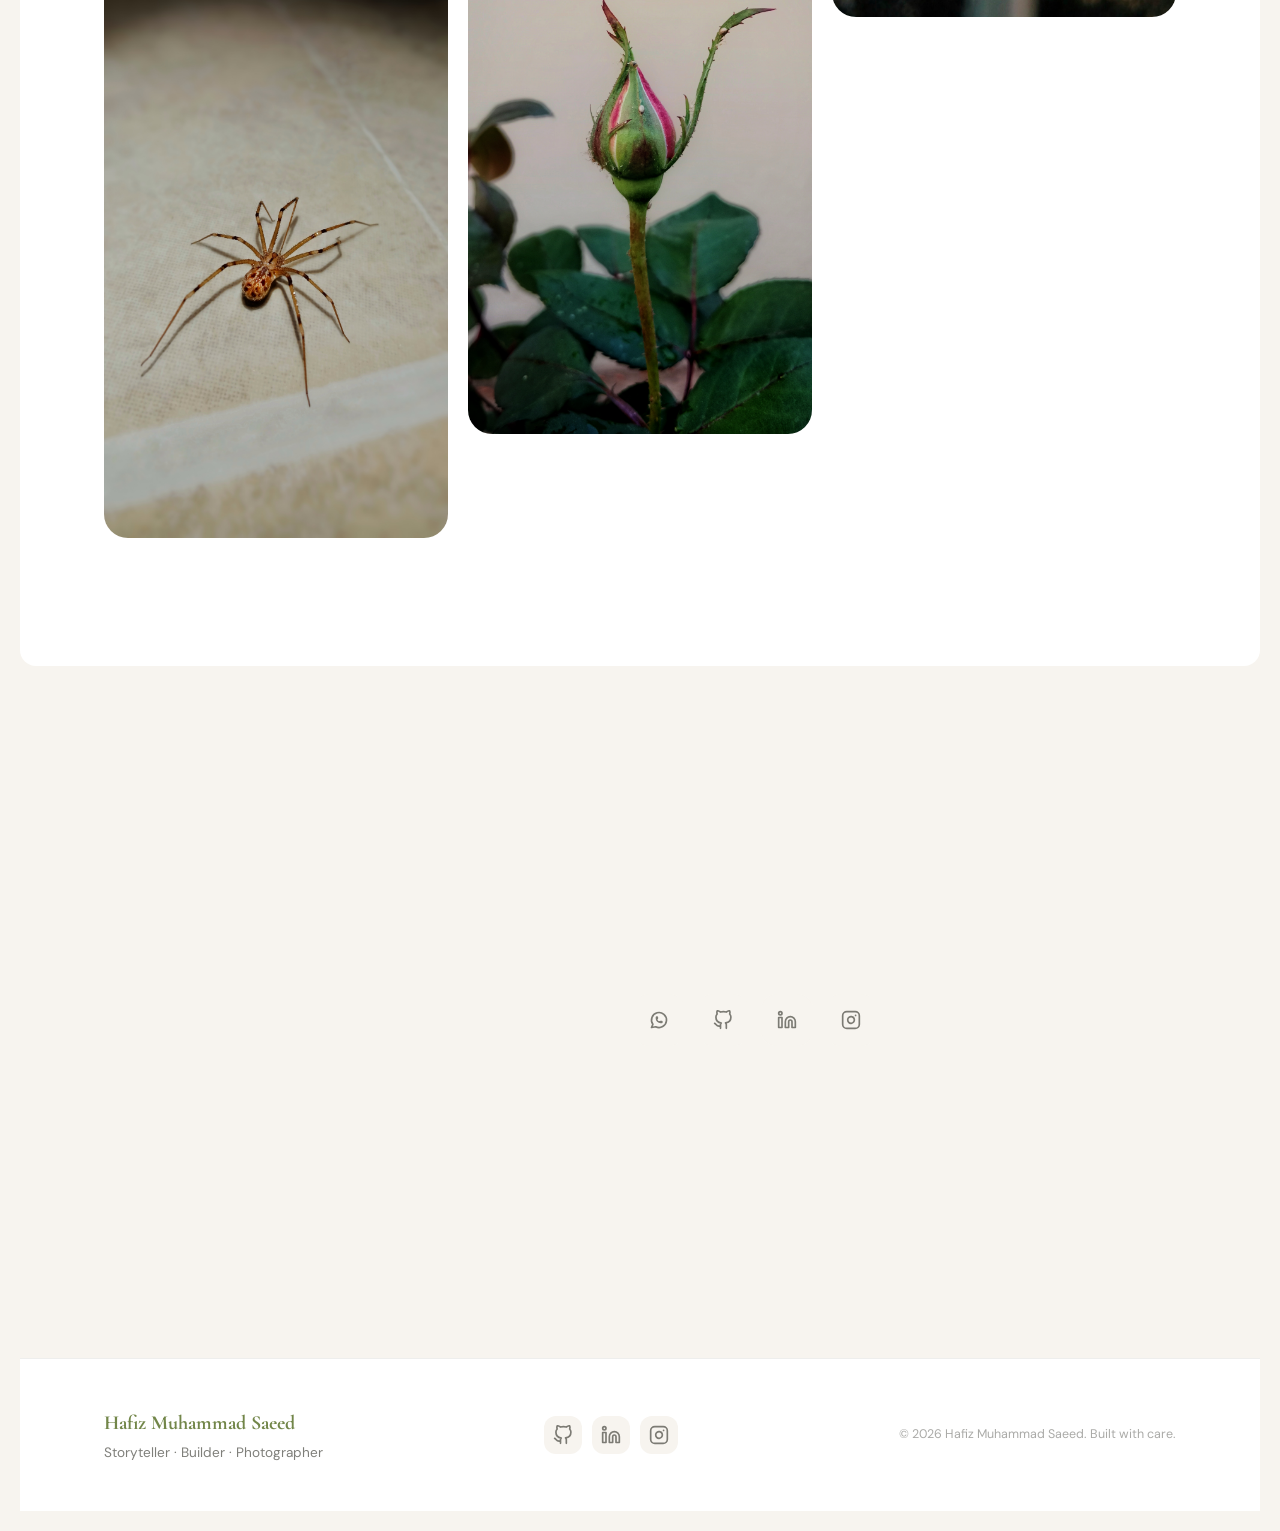
==== commit 32266270: "Style Adjustments" ====
--- a/index.html
+++ b/index.html
@@ -173,7 +173,7 @@
   <div class="container">
 
     <div class="reveal">
-      <p class="label">Who I am</p>
+      <p class="label">&nbsp;Who I am</p>
       <h2 class="section-title">My Story</h2>
       <p class="section-sub">A narrative of life, philosophy, and the pursuit of balance.</p>
       <div class="divider"></div>
@@ -182,15 +182,14 @@
     <div class="about-grid">
       <div class="about-text reveal reveal-delay-1">
 
-        <p>I came to CS through FSC Pre-Medical and a self-directed gap year — curiosity led me here, not a plan. Outside the terminal I chase macro shots around Taxila, play chess, and read anything about how people build things.</p>
+      <p>I came to CS through FSC Pre-Medical and a self-directed gap year — curiosity led me here, not a plan. Outside the terminal I chase macro shots around Taxila, play chess, and read anything about how people build things. I would rather know a little about everything than everything about one thing - and then spend a lifetime making those things connect.</p>
 
         <div class="philosophy-box">
           <strong>My Philosophy</strong>
-          "I'd rather know a little about everything than everything about one thing — and then spend a lifetime making those things connect."
-          "A little of all things lets me see the threads that tie them together."
-          "I seek a little of everything, knowing the connections between things reveal the bigger truth."
+          I operate on the belief that the most profound truths aren't found within a single discipline, but in the threads that tie them together. My approach is rooted in horizontal Mastery : I gather insights from across technology, design, and mathematics to build cohesive systems.
         </div>
       </div>
+
       <div class="about-imgs reveal reveal-delay-2">
         <img src="Pics/Saeed/Saeed Sp.jpeg" alt="Saeed">
         <img src="Pics/Saeed/Saeed Black.jpg" alt="Saeed">
@@ -205,7 +204,7 @@
   <div class="container">
 
     <div class="reveal">
-      <p class="label">What I build</p>
+      <p class="label">&nbsp;What I build</p>
       <h2 class="section-title">Projects</h2>
       <p class="section-sub">A collection of digital artifacts and experiments.</p>
       <div class="divider"></div>
@@ -221,7 +220,7 @@
   <div class="container">
 
     <div class="reveal">
-      <p class="label">Education</p>
+      <p class="label">&nbsp;Education</p>
       <h2 class="section-title">Academic Achievements</h2>
       <p class="section-sub">Milestones of my educational journey.</p>
       <div class="divider"></div>
@@ -238,7 +237,7 @@
   <div class="container">
 
     <div class="reveal">
-      <p class="label">What I work with</p>
+      <p class="label">&nbsp;What I work with</p>
       <h2 class="section-title">Skills & Tools</h2>
       <p class="section-sub">The languages, frameworks, and tools I use daily.</p>
       <div class="divider"></div>
@@ -260,7 +259,7 @@
       <svg class="icon"><use href="#icon-instagram"/></svg>
       </a>
 
-      <p class="label">Through my lens</p>
+      <p class="label">&nbsp;Through my lens</p>
 
       <h2 class="section-title">
           Photography
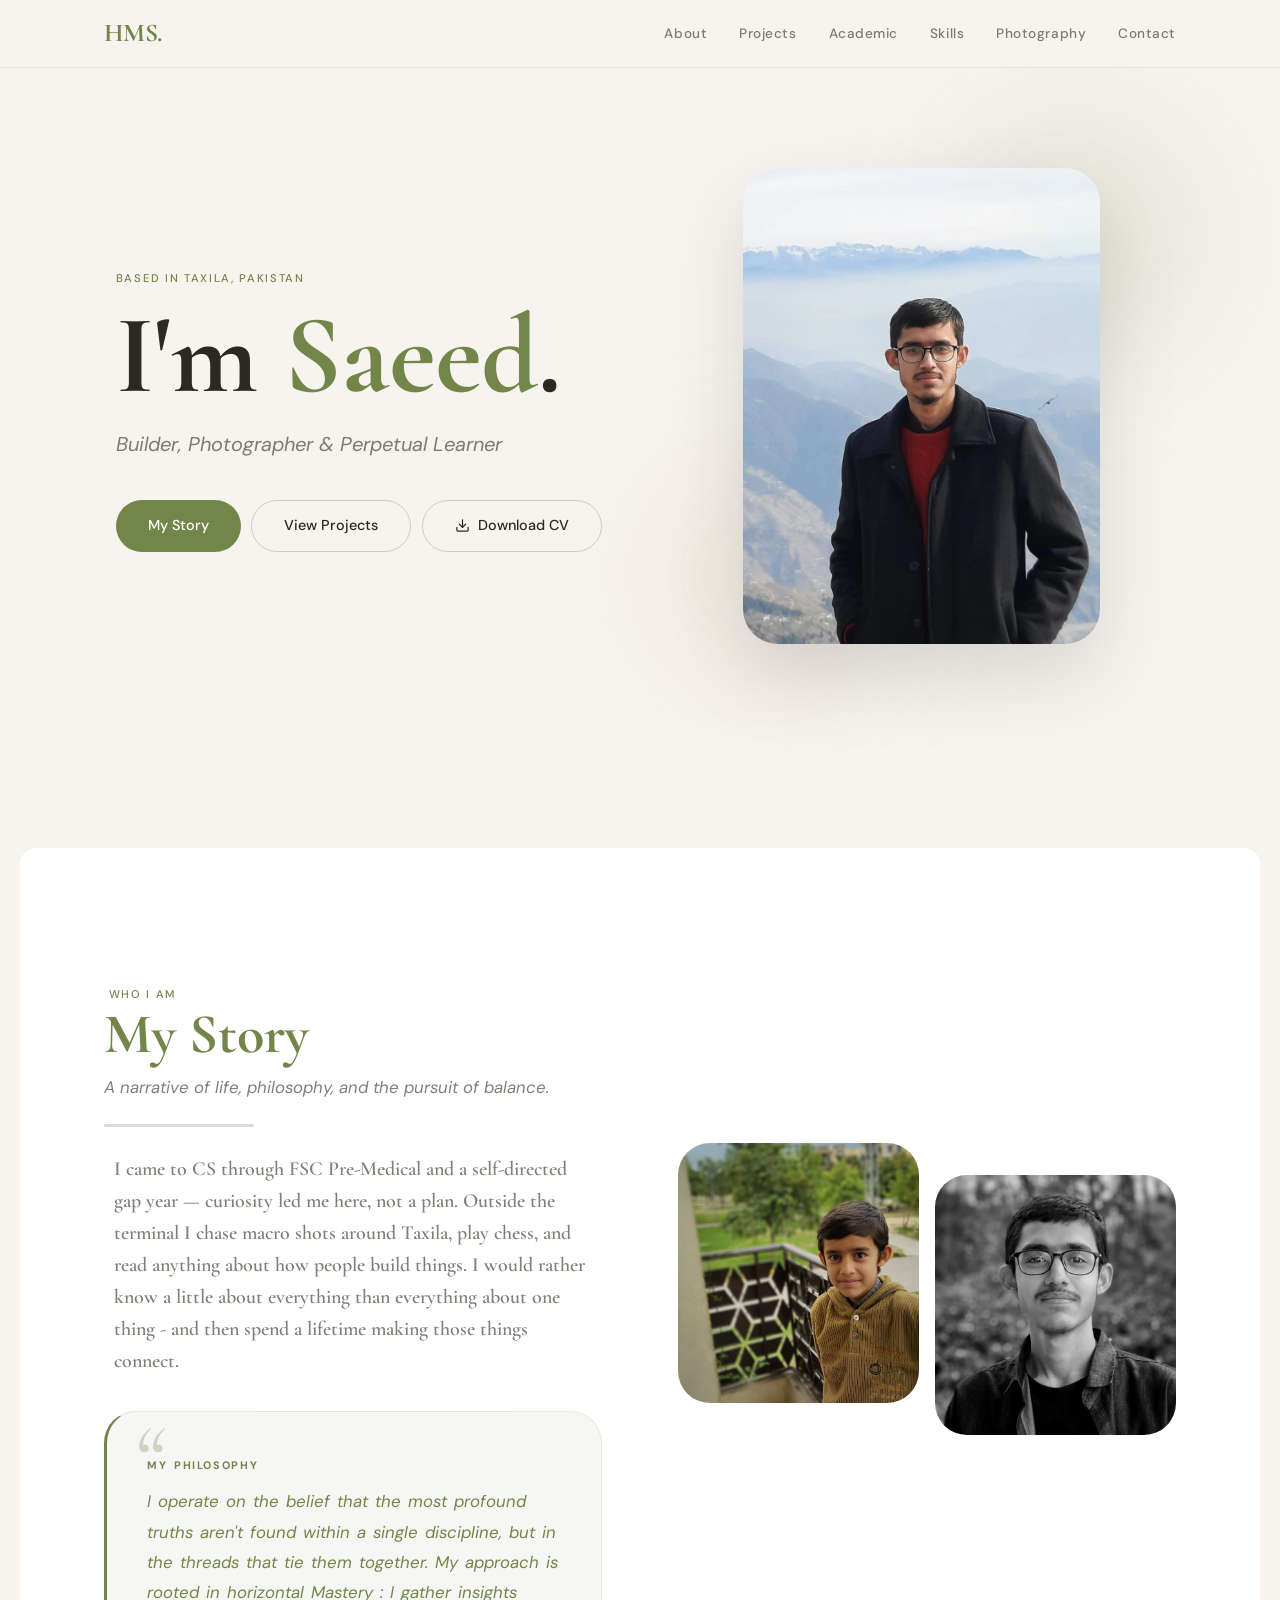
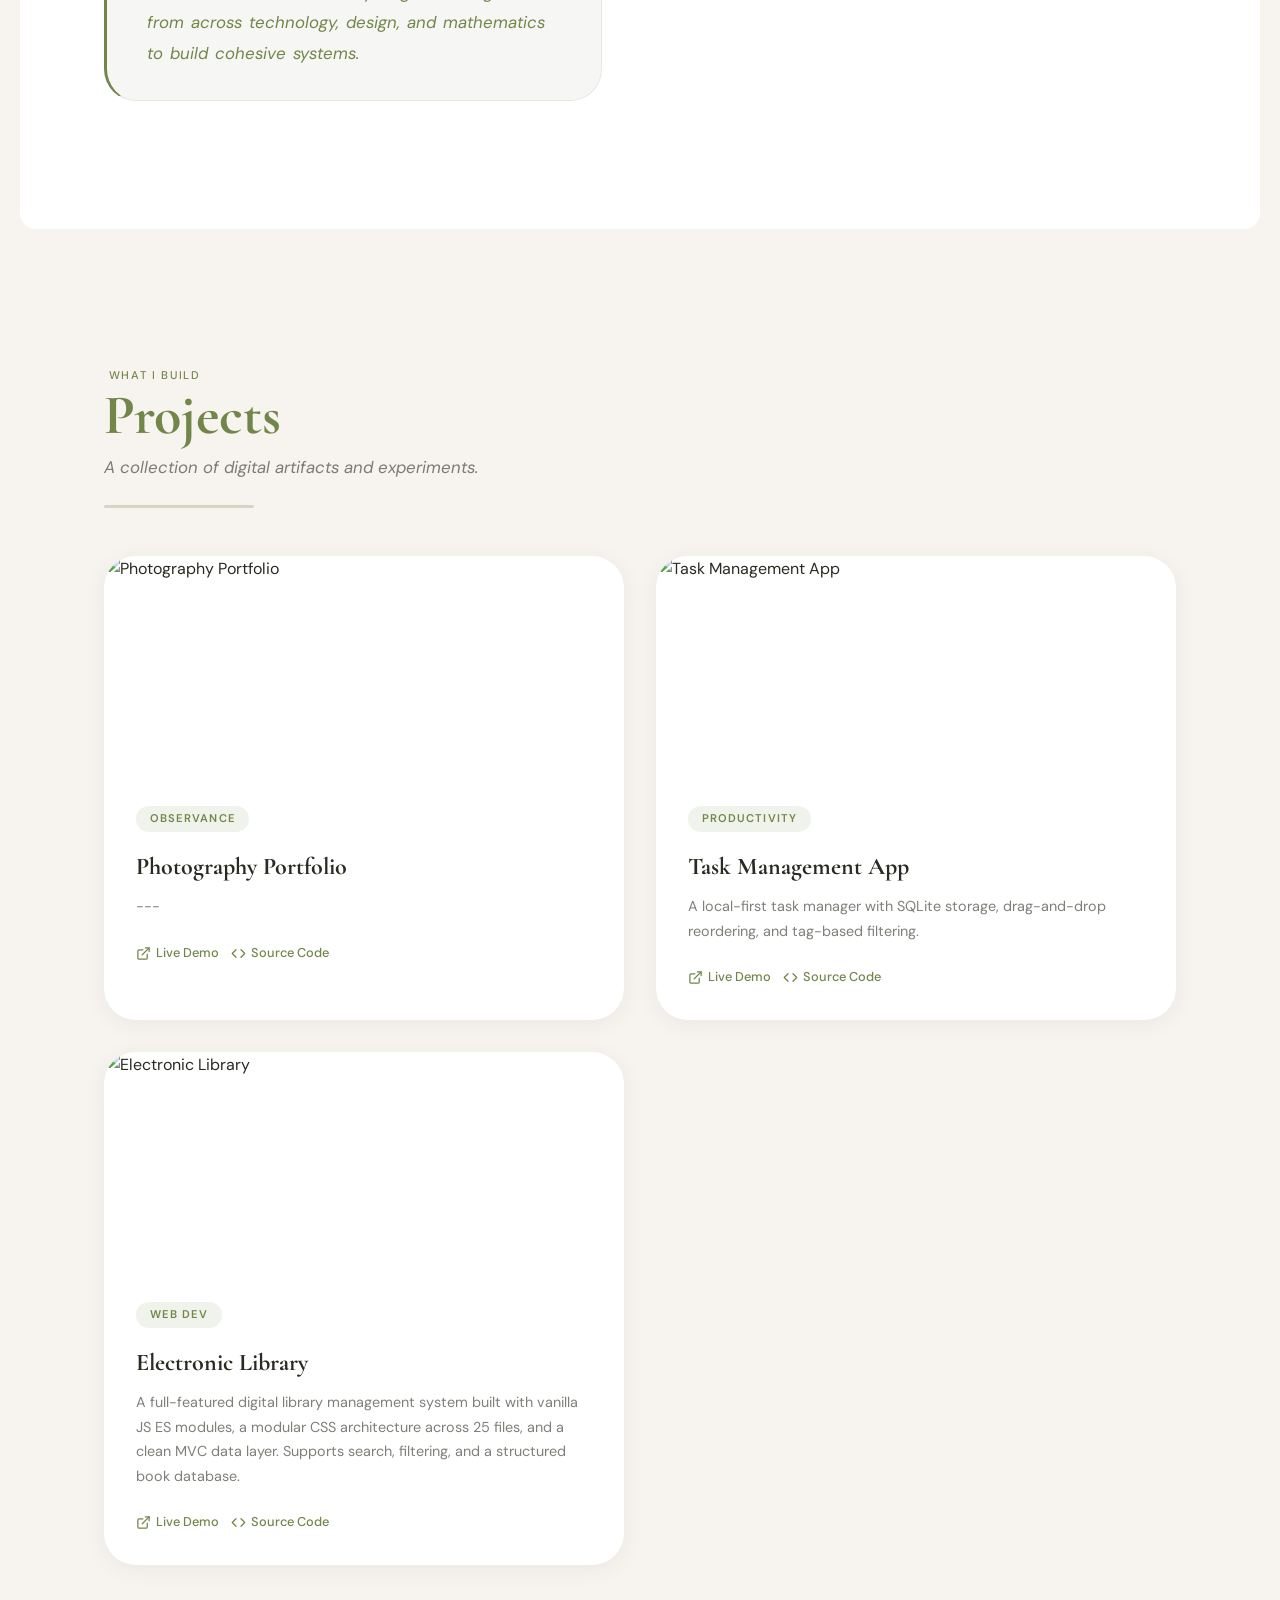
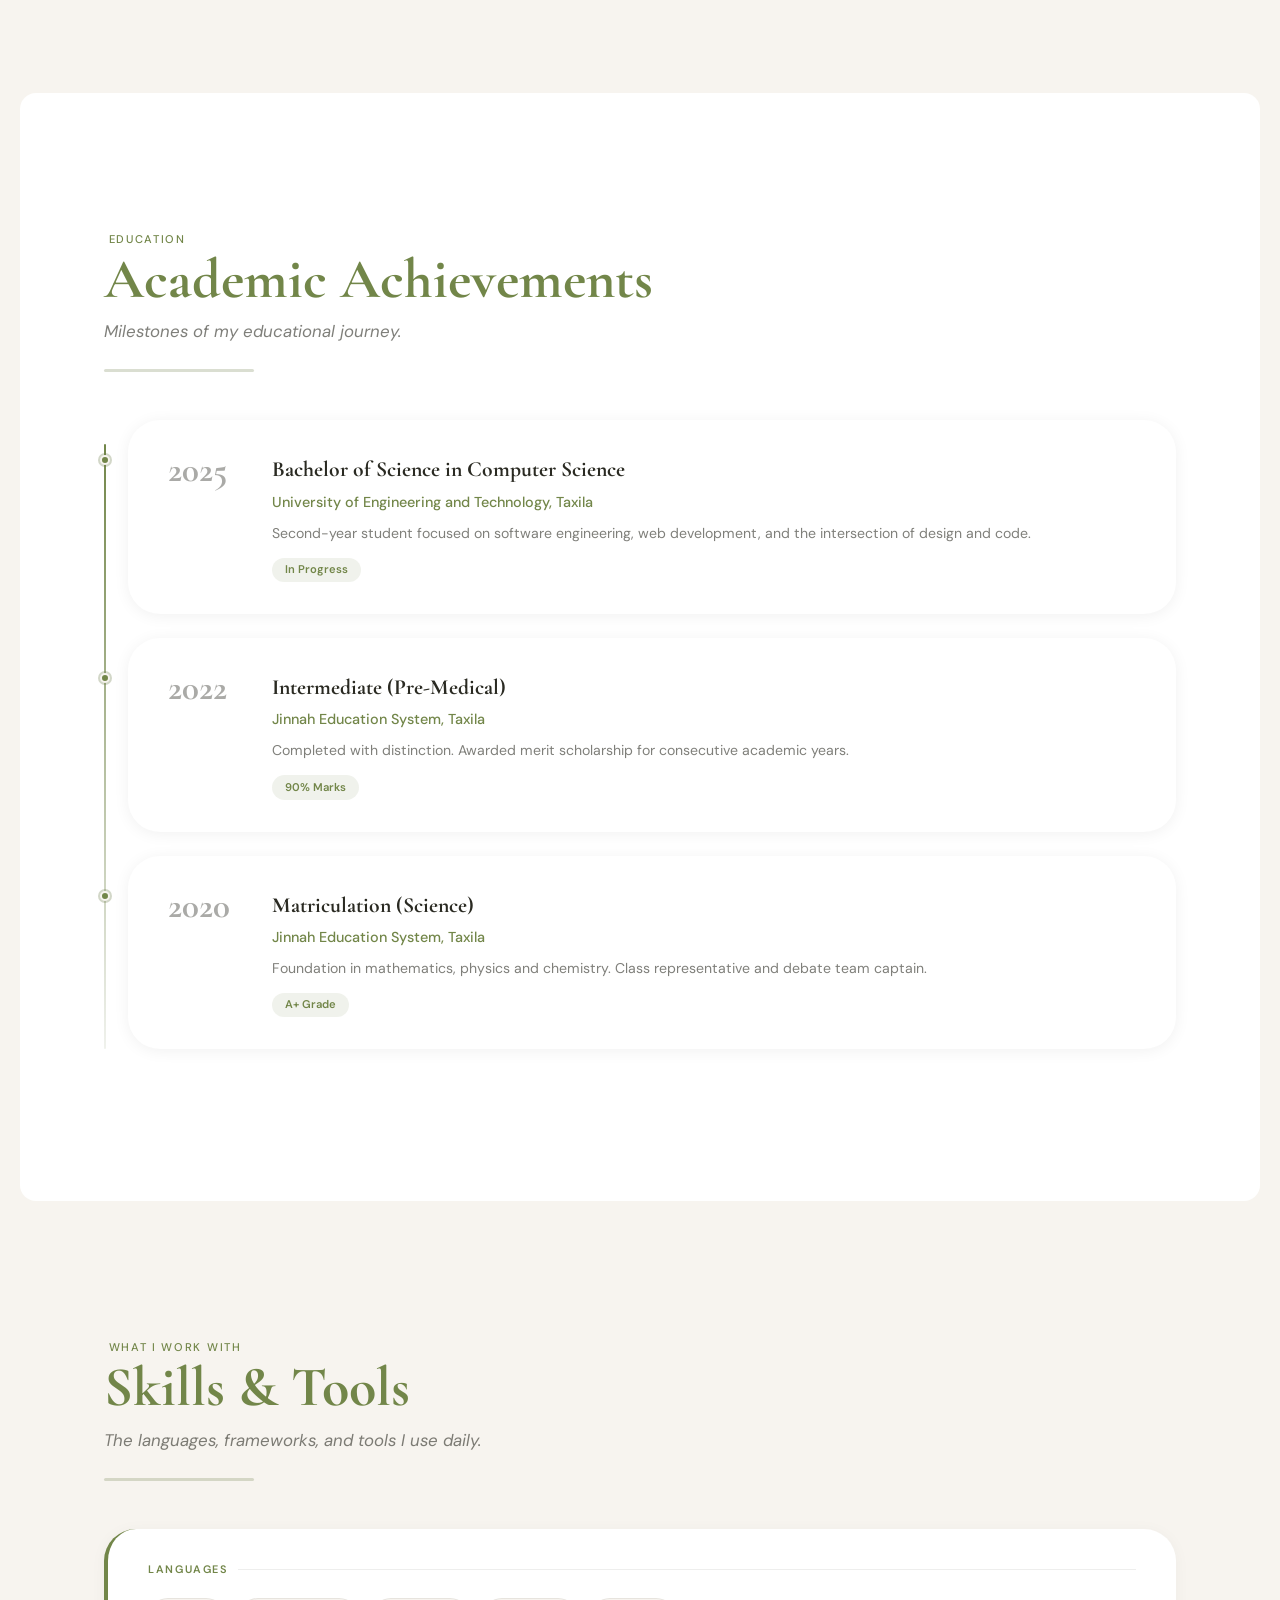
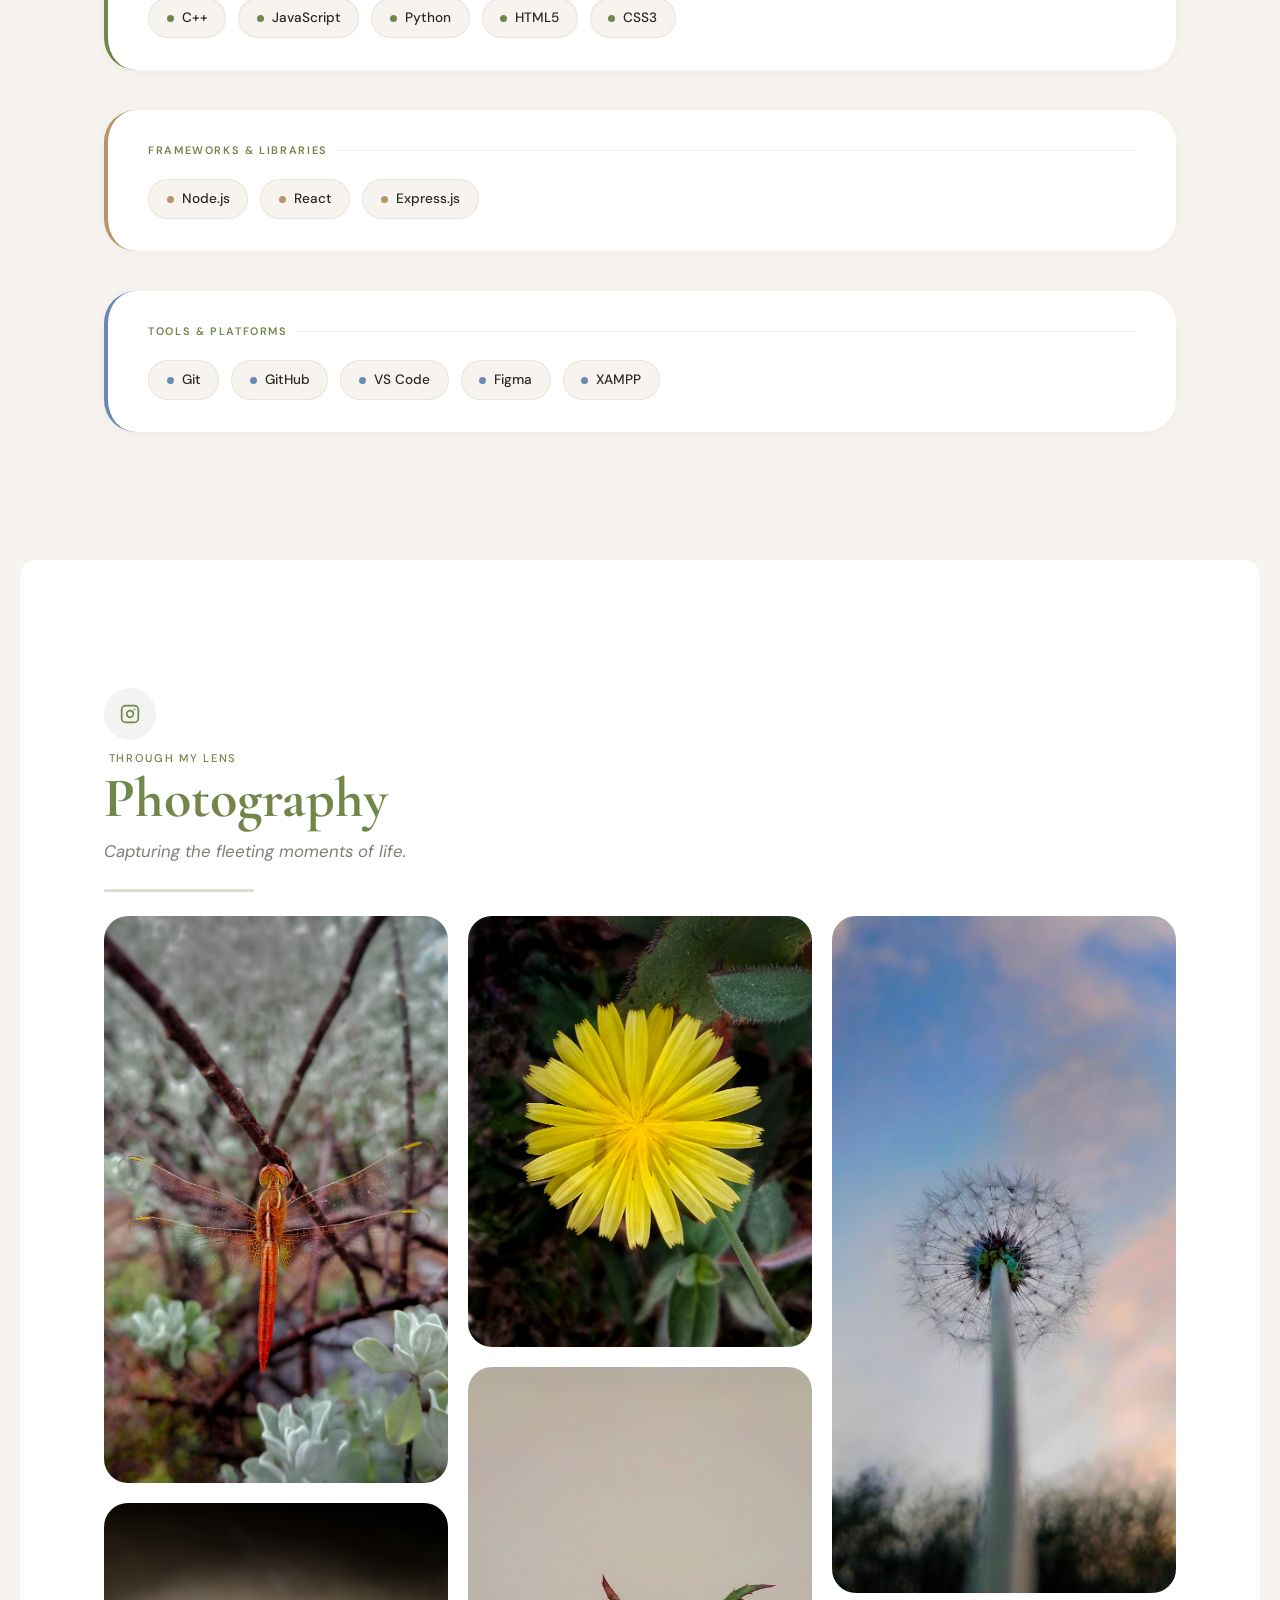
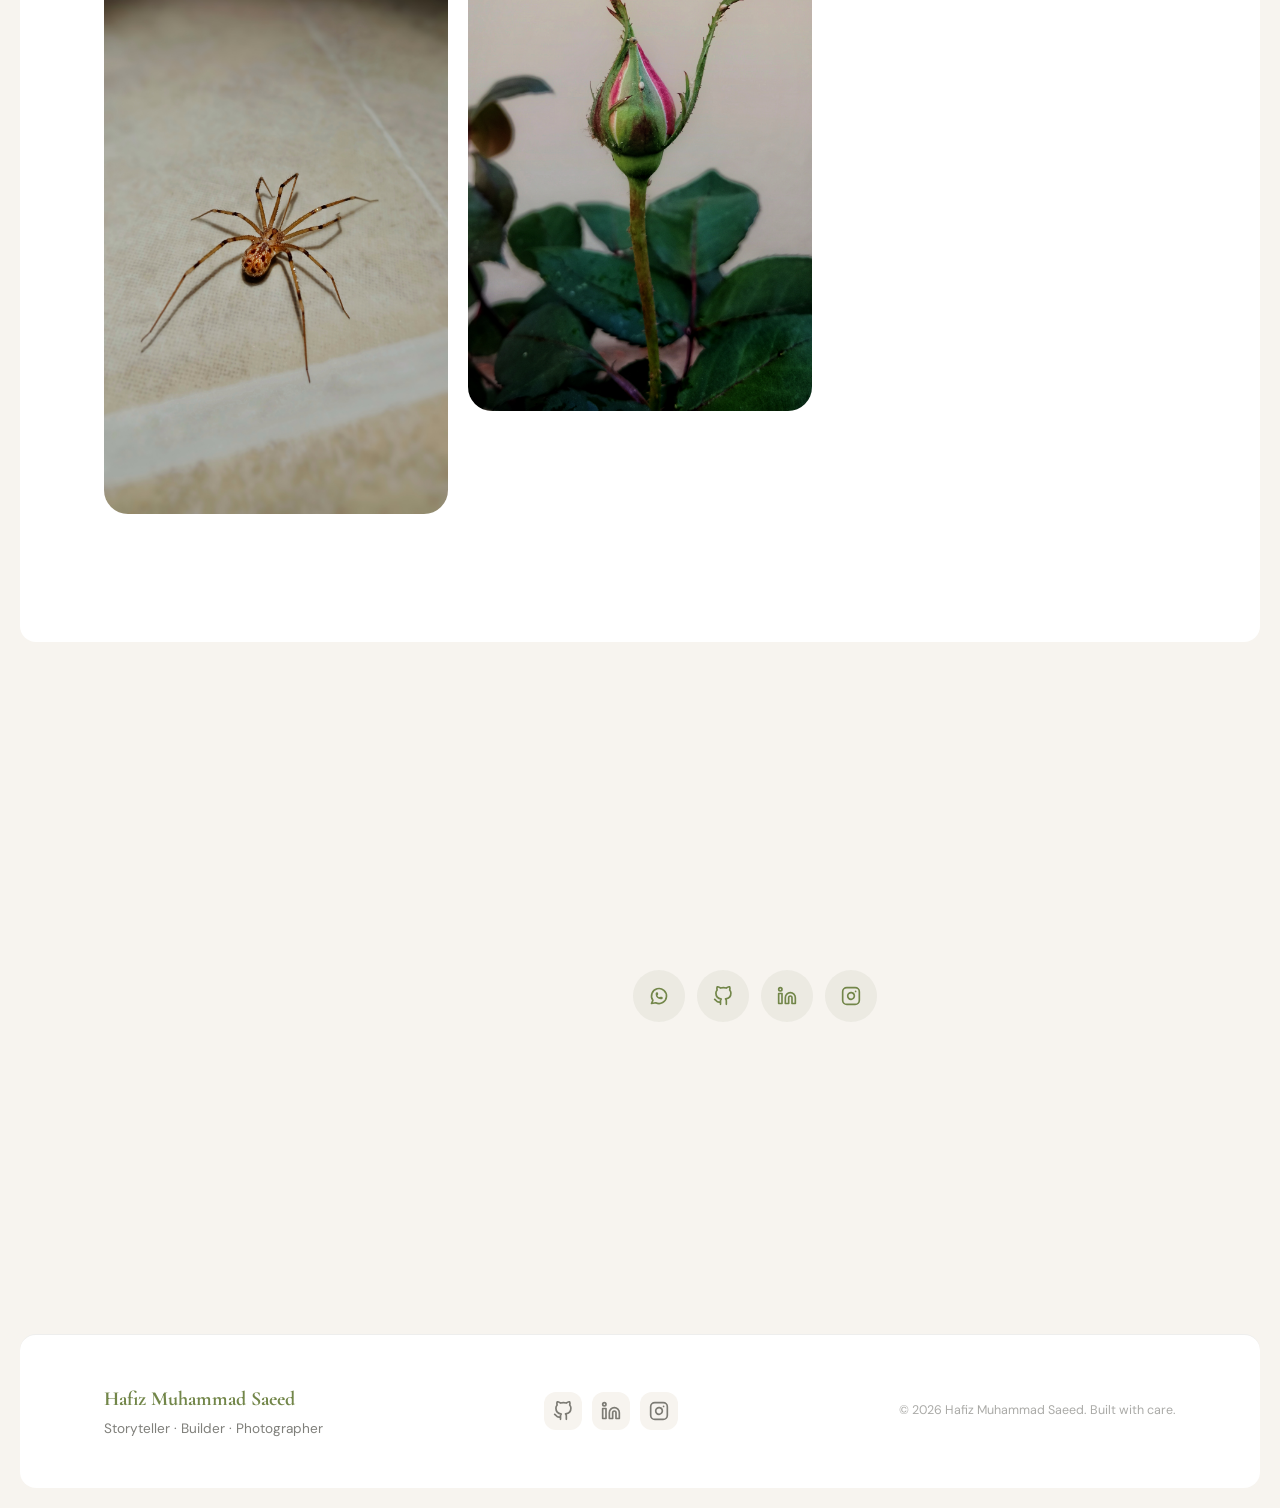
==== commit de601757: "more adj" ====
--- a/index.html
+++ b/index.html
@@ -26,6 +26,9 @@
   <link href="https://fonts.googleapis.com/css2?family=Cormorant+Garamond:ital,wght@0,300;0,400;0,600;0,700;1,400;1,600&family=DM+Sans:ital,wght@0,300;0,400;0,500;0,600;1,400&display=swap" rel="stylesheet">
   <link rel="icon" href="Pics/svgs/star.svg" type="image/svg+xml">
   <link rel="preload" as="image" href="Pics/Saeed/Saeed.jpg">
+  <link rel="preload" as="image" href="Pics/Saeed/Saeed Black.jpg">
+  <link rel="preload" as="image" href="Pics/Saeed/Saeed Sp.jpg">
+
   <link rel="stylesheet" href="css/main.css">
 
   <script type="module" src="javascript/main.js"></script>
@@ -126,14 +129,14 @@
     Skills
   </a>
 
+  <a href="#photography" class="mobile-link">
+    <svg class="icon" viewBox="0 0 24 24"><path fill="#c3d59cb3" d="M23 19a2 2 0 0 1-2 2H3a2 2 0 0 1-2-2V8a2 2 0 0 1 2-2h4l2-3h6l2 3h4a2 2 0 0 1 2 2z"/><circle cx="12" cy="13" r="4"/></svg>
+    Photography
+  </a>
+
   <a href="#contact" class="mobile-link">
     <svg class="icon" viewBox="0 0 24 24"><path fill="#c3d59cb3" d="M4 4h16c1.1 0 2 .9 2 2v12c0 1.1-.9 2-2 2H4c-1.1 0-2-.9-2-2V6c0-1.1.9-2 2-2z"/><polyline points="22,6 12,13 2,6"/></svg>
     Contact
-  </a>
-
-  <a href="#photography" class="mobile-link">
-    <svg class="icon" viewBox="0 0 24 24"><path fill="#c3d59cb3" d="M23 19a2 2 0 0 1-2 2H3a2 2 0 0 1-2-2V8a2 2 0 0 1 2-2h4l2-3h6l2 3h4a2 2 0 0 1 2 2z"/><circle cx="12" cy="13" r="4"/></svg>
-    Photography
   </a>
 
   </div>
@@ -191,7 +194,7 @@
       </div>
 
       <div class="about-imgs reveal reveal-delay-2">
-        <img src="Pics/Saeed/Saeed Sp.jpeg" alt="Saeed">
+        <img src="Pics/Saeed/Saeed Sp.jpg" alt="Saeed">
         <img src="Pics/Saeed/Saeed Black.jpg" alt="Saeed">
       </div>
     </div>
@@ -279,7 +282,7 @@
   <div class="container">
 
     <div class="reveal">
-      <p class="label">Get in touch</p>
+      <p class="label">&nbsp;Get in touch</p>
       <h2 class="section-title">Let's Connect</h2>
       <p class="section-sub">I'd love to hear from you.</p>
       <div class="divider"></div>
@@ -290,7 +293,6 @@
       <div class="contact-info reveal reveal-delay-1">
 
         <a href="mailto:hafizmsaeed101@gmail.com" class="contact-row">
-
           <div class="contact-icon">
             <svg class="icon" viewBox="0 0 24 24"><path d="M4 4h16c1.1 0 2 .9 2 2v12c0 1.1-.9 2-2 2H4c-1.1 0-2-.9-2-2V6c0-1.1.9-2 2-2z"/><polyline points="22,6 12,13 2,6"/></svg>
           </div>
@@ -331,19 +333,19 @@
 
         <div class="socials">
 
-          <a href="https://wa.me/923219798860?text=Hi%20Saeed%2C%20I%20saw%20your%20portfolio!" class="social-btn" aria-label="Whatsapp" target="_blank" rel="noopener noreferrer">
+          <a class="contact-icon" href="https://wa.me/923219798860?text=Hi%20Saeed%2C%20I%20saw%20your%20portfolio!" class="social-btn" aria-label="Whatsapp" target="_blank" rel="noopener noreferrer">
             <svg class="icon"><use href="#icon-whatsapp"/></svg>
           </a>
 
-          <a href="https://github.com/HMSaeed101" class="social-btn" aria-label="GitHub" target="_blank" rel="noopener noreferrer">
+          <a class="contact-icon" href="https://github.com/HMSaeed101" class="social-btn" aria-label="GitHub" target="_blank" rel="noopener noreferrer">
             <svg class="icon"><use href="#icon-github"/></svg>
           </a>
 
-          <a href="https://www.linkedin.com/in/hms-aeed" class="social-btn" aria-label="LinkedIn" target="_blank" rel="noopener noreferrer">
+          <a class="contact-icon" href="https://www.linkedin.com/in/hms-aeed" class="social-btn" aria-label="LinkedIn" target="_blank" rel="noopener noreferrer">
             <svg class="icon"><use href="#icon-linkedin"/></svg>
           </a>
 
-          <a href="https://www.instagram.com/hms_aeed" class="social-btn" aria-label="Instagram" target="_blank" rel="noopener noreferrer">
+          <a class="contact-icon" href="https://www.instagram.com/hms_aeed" class="social-btn" aria-label="Instagram" target="_blank" rel="noopener noreferrer">
             <svg class="icon"><use href="#icon-instagram"/></svg>
           </a>
 
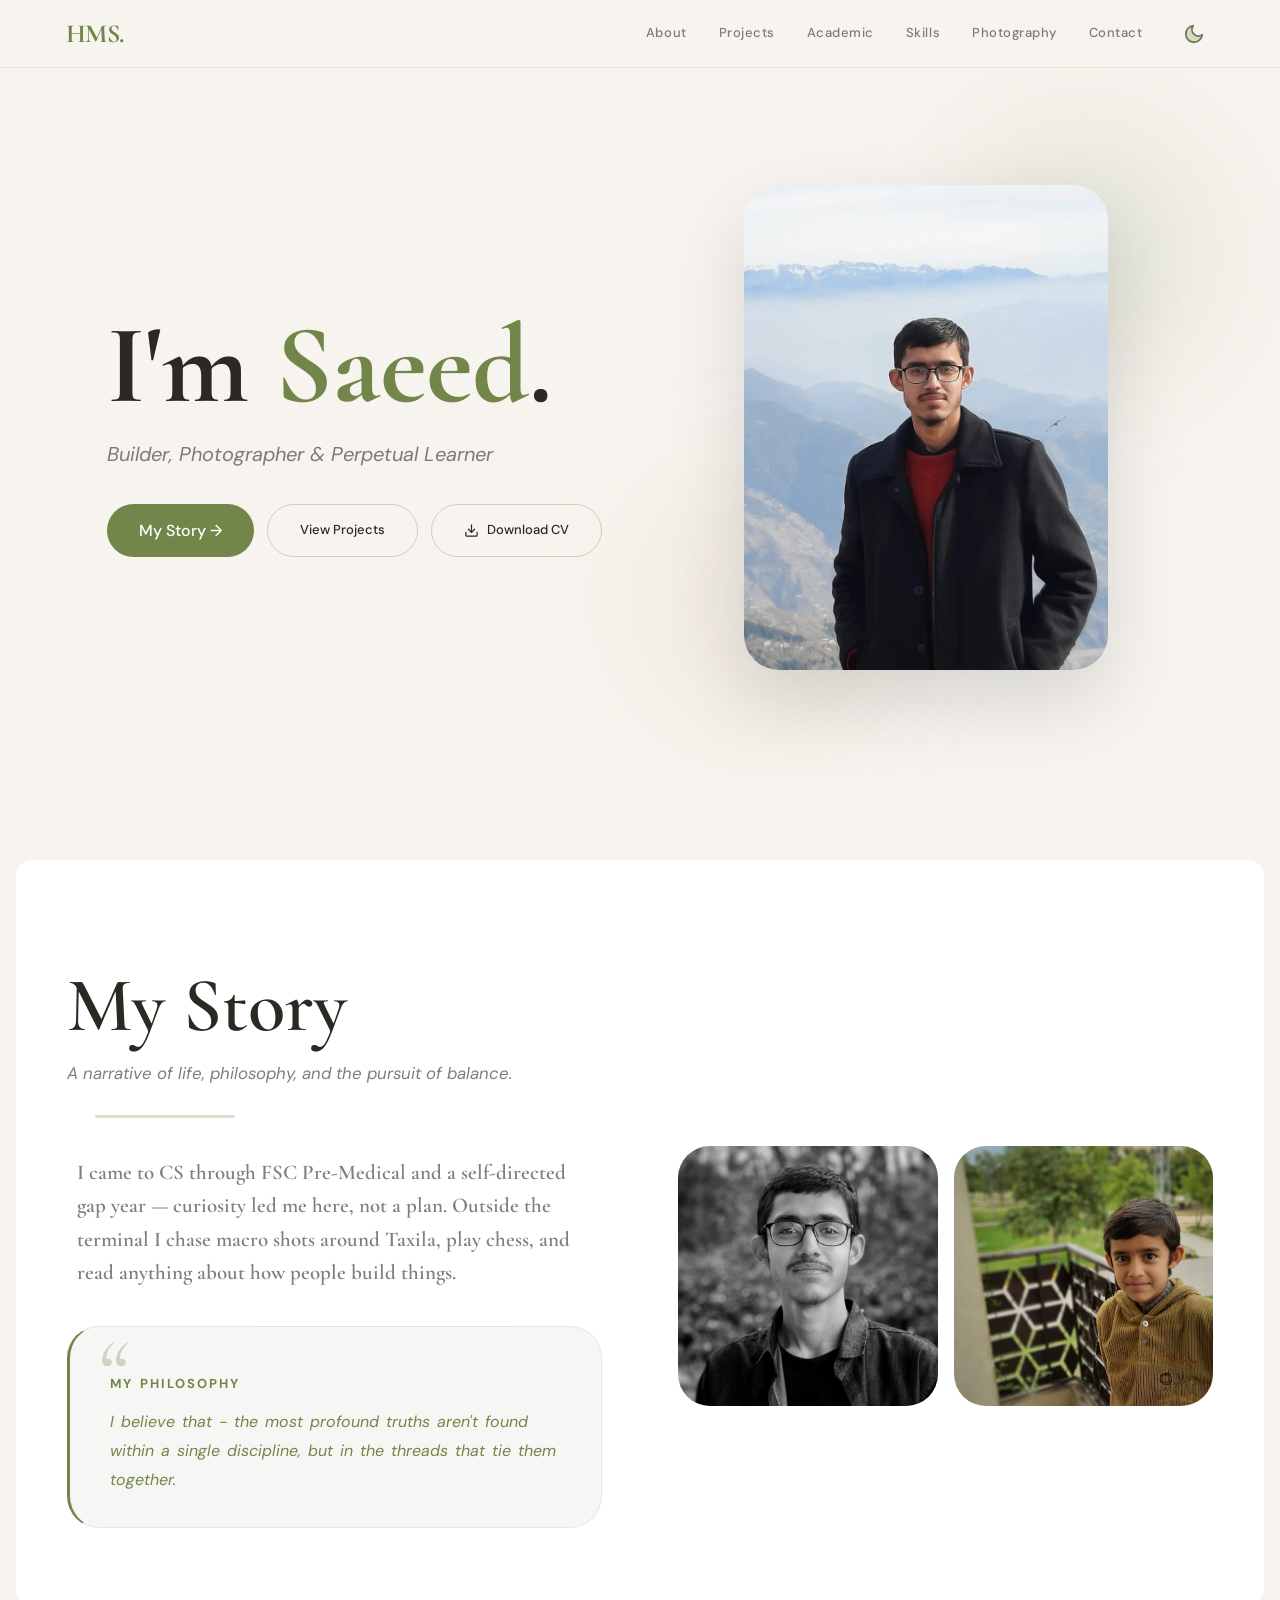
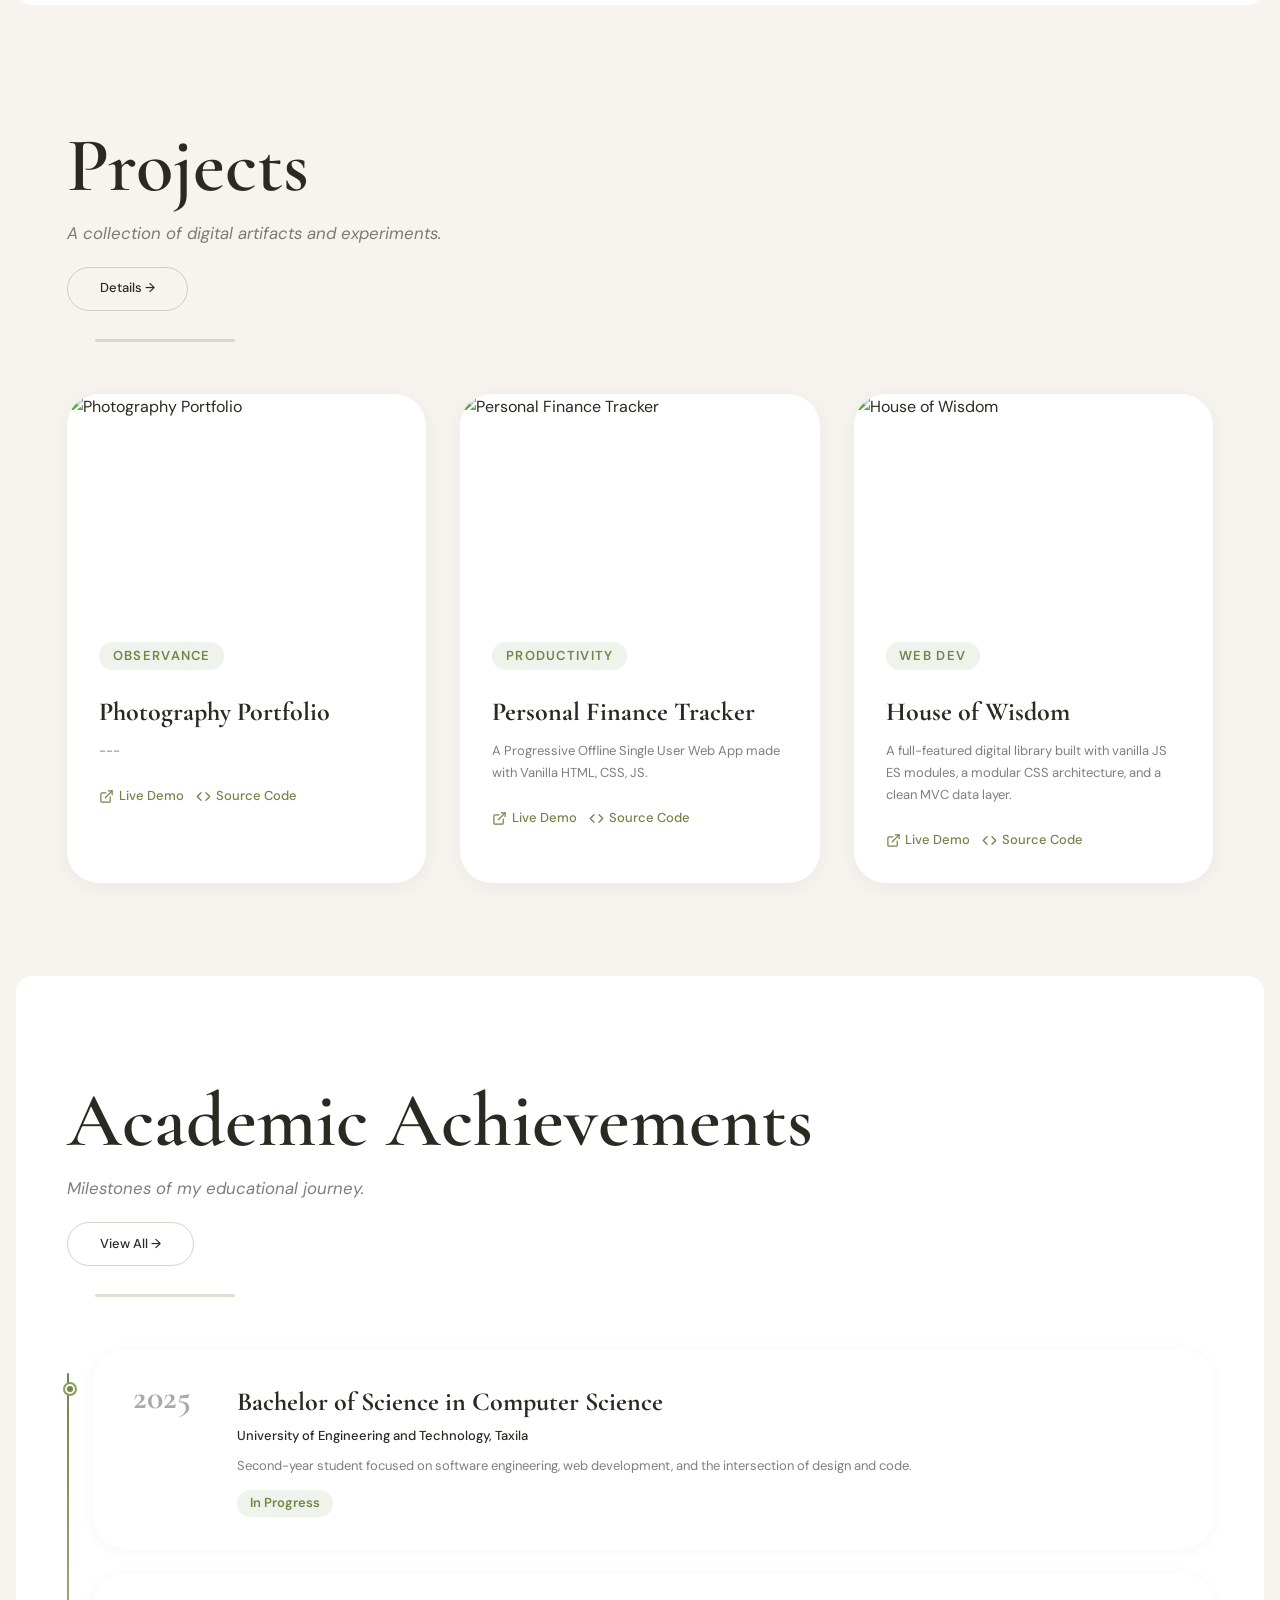
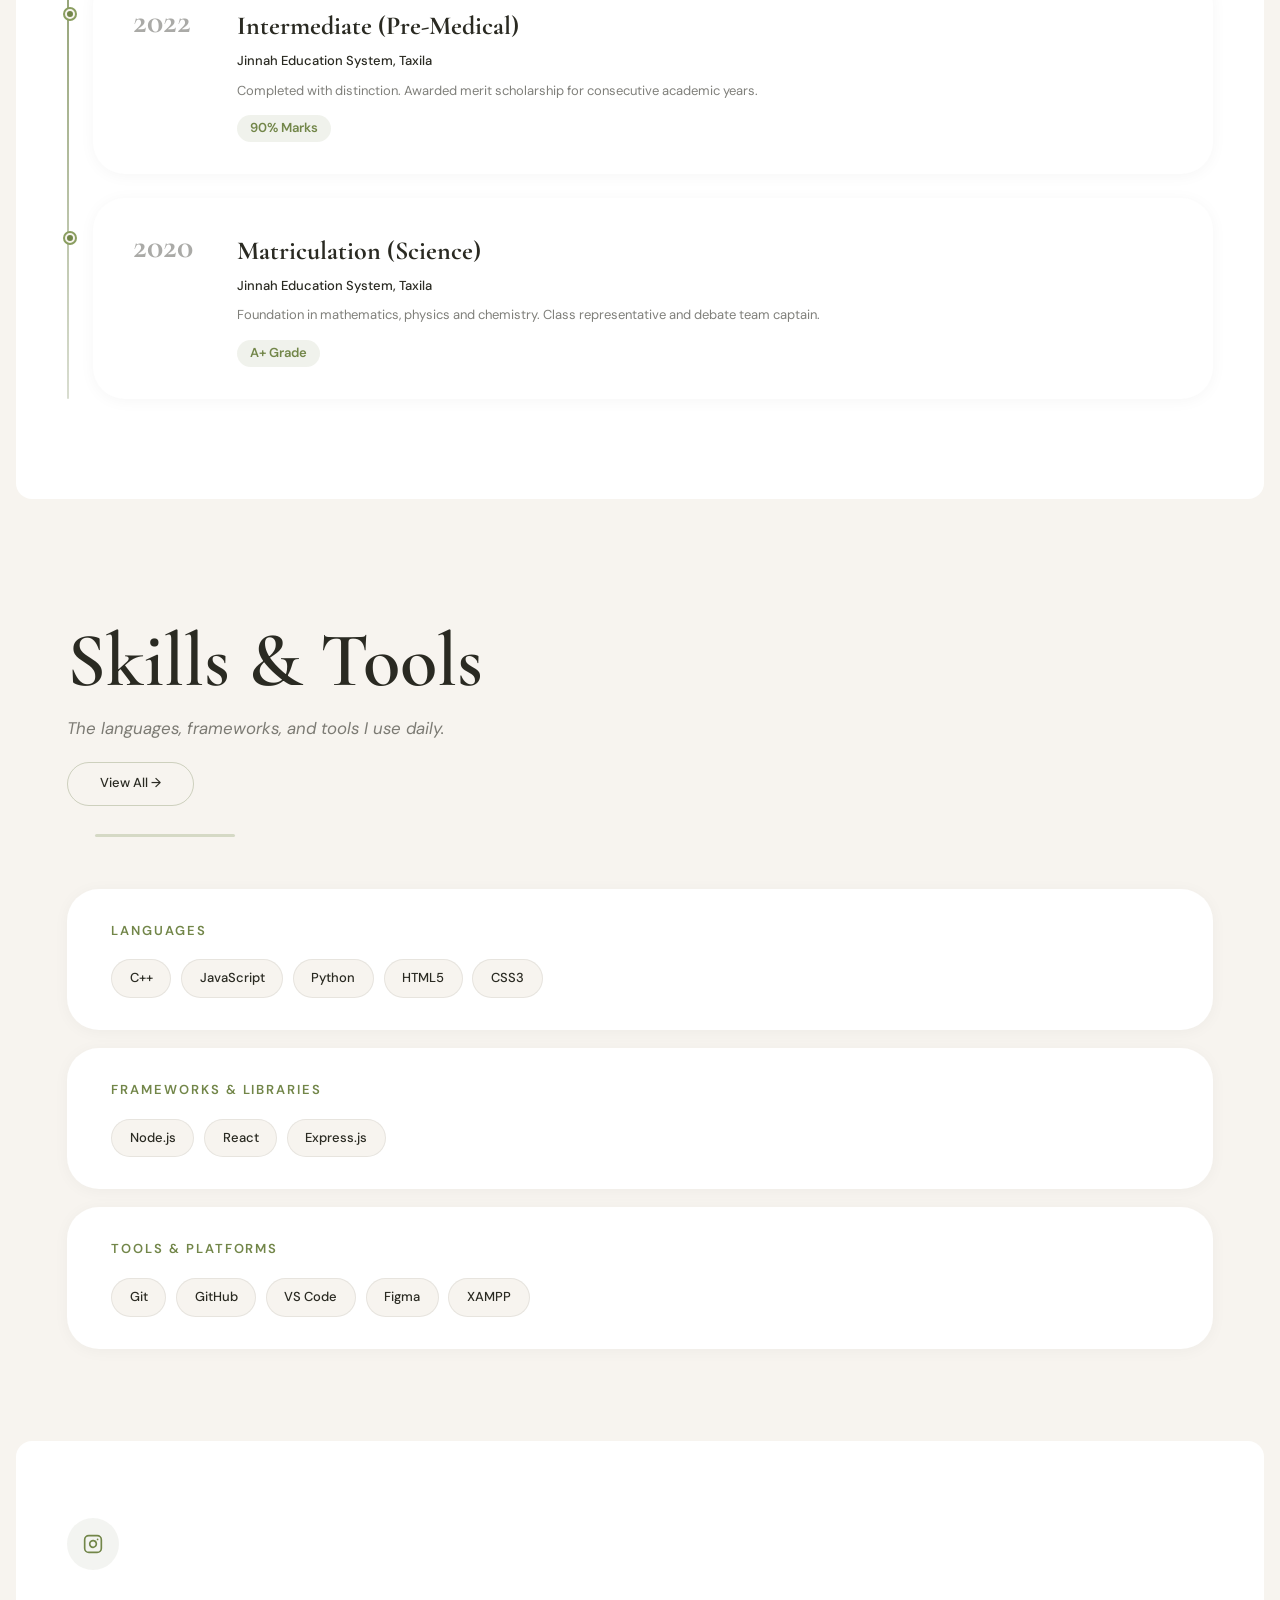
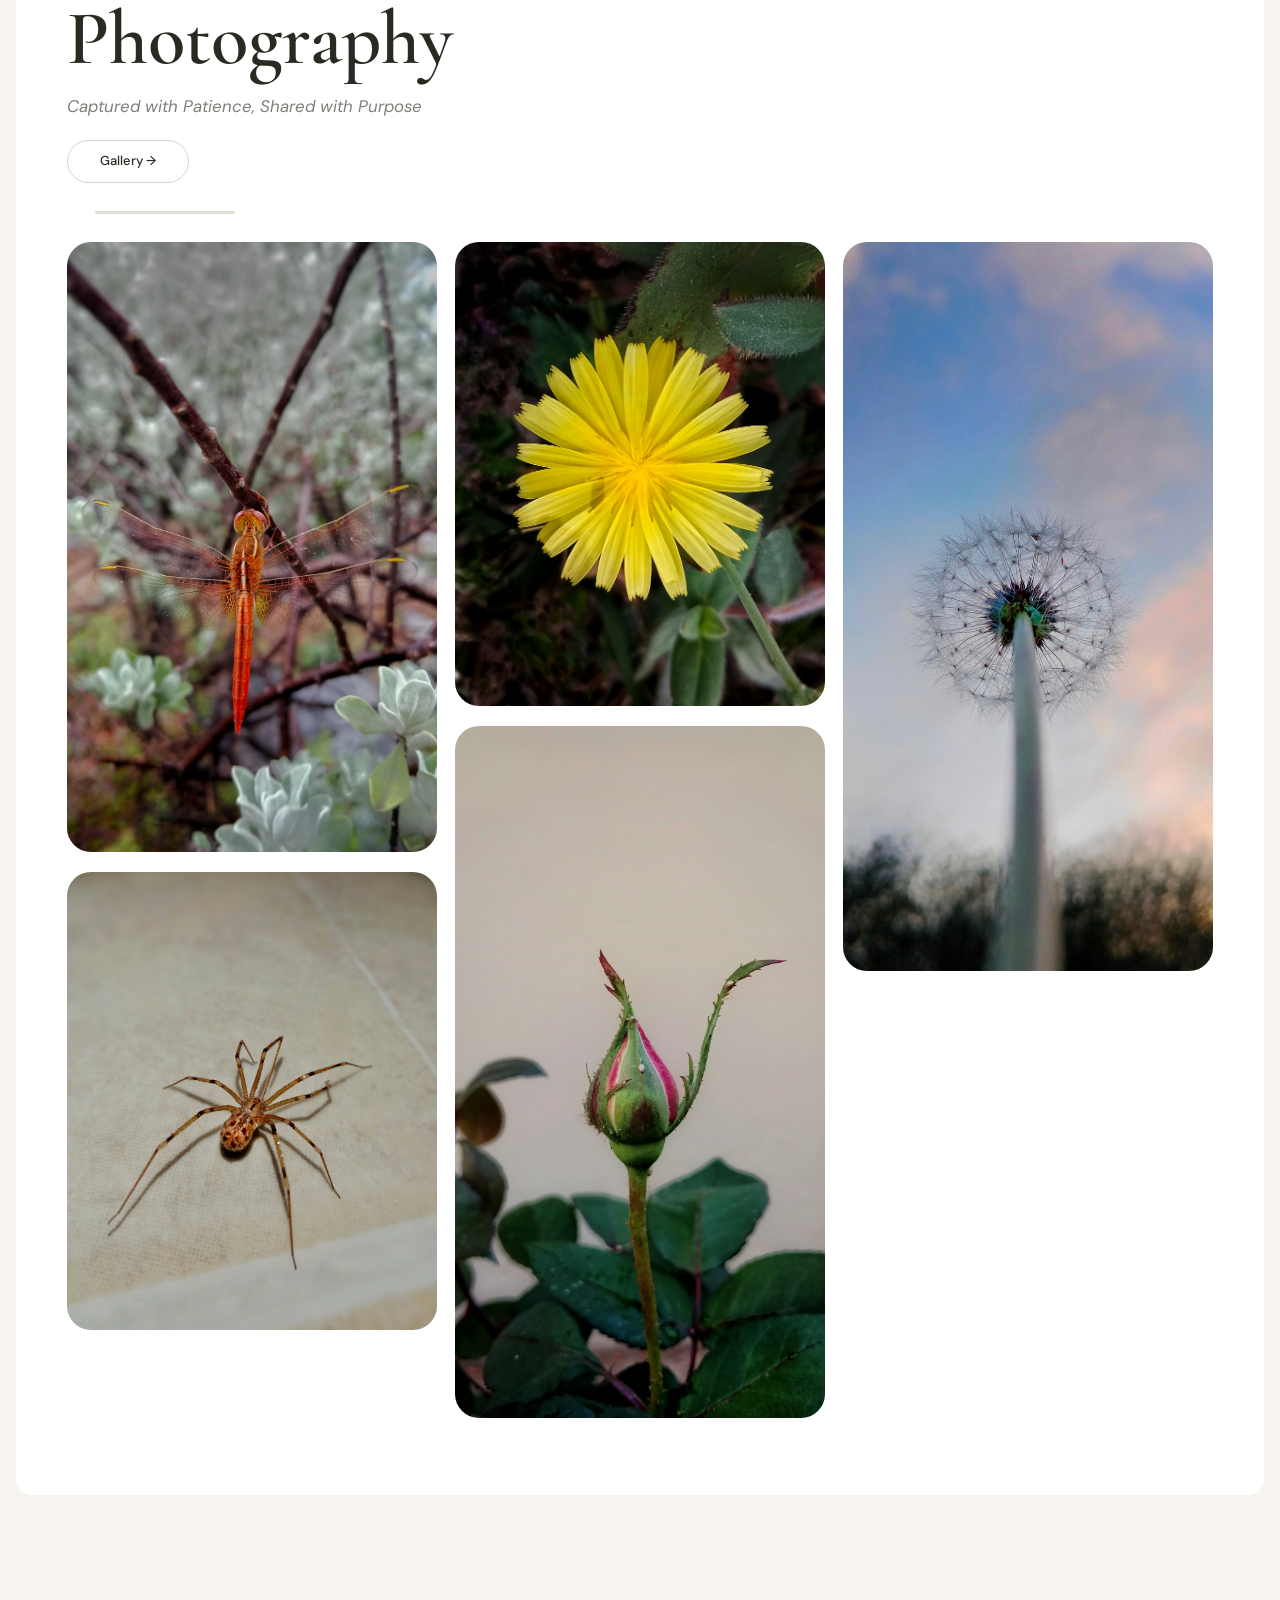
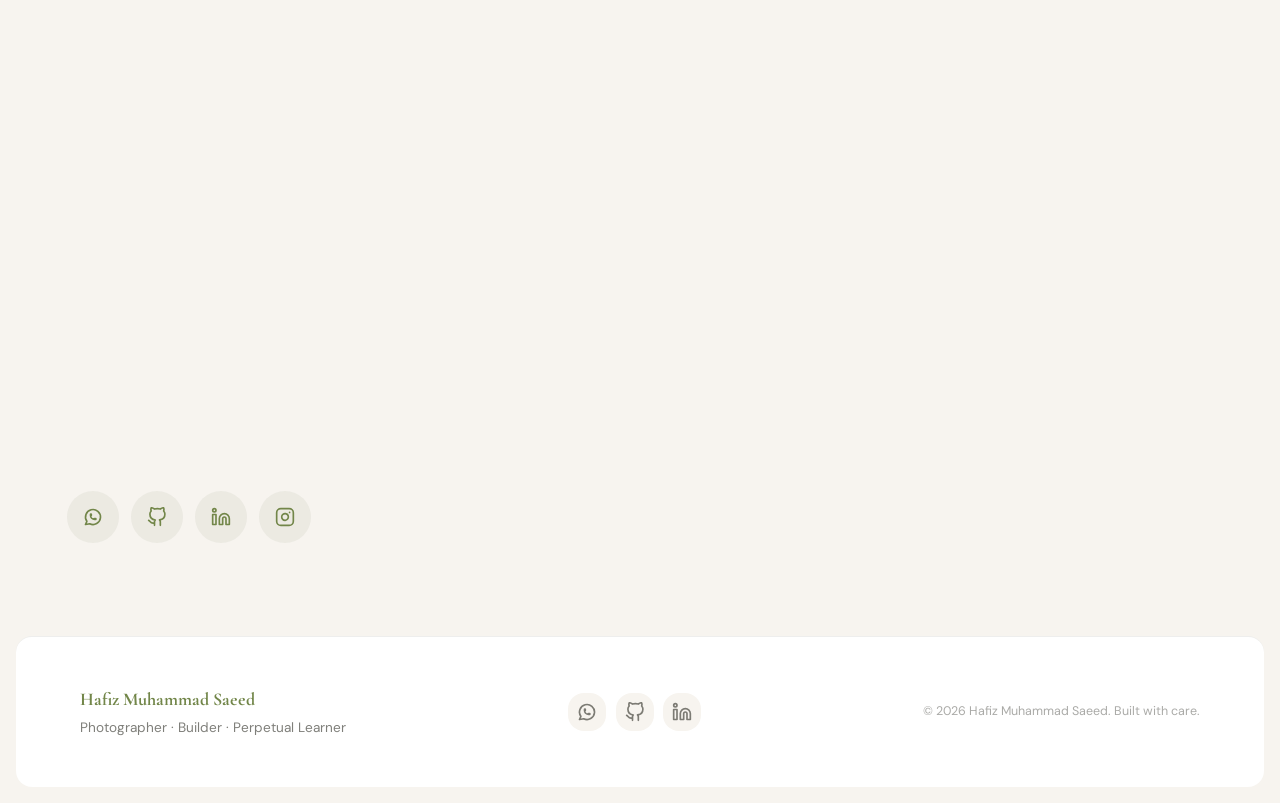
==== commit dba32e47: "Pages to root dir" ====
--- a/index.html
+++ b/index.html
@@ -6,57 +6,25 @@
   <meta name="viewport" content="width=device-width, initial-scale=1.0" />
   <meta name="description" content="Hafiz Muhammad Saeed — Storyteller, Programmer, and Photographer based in Taxila, Pakistan.">
 
-  <!-- Open Graph / WhatsApp / LinkedIn -->
-  <meta property="og:type"        content="website">
-  <meta property="og:url"         content="https://hms.com/">
-  <meta property="og:title"       content="HMS | Hafiz Muhammad Saeed — Portfolio">
-  <meta property="og:description" content="Storyteller, Programmer, and Photographer based in Taxila, Pakistan.">
-  <meta property="og:image"       content="https://yourwebsite.com/Pics/Saeed/Saeed.jpg">
-
-  <!-- Twitter / X card -->
-  <meta name="twitter:card"        content="summary_large_image">
-  <meta name="twitter:title"       content="HMS | Hafiz Muhammad Saeed — Portfolio">
-  <meta name="twitter:description" content="Storyteller, Programmer, and Photographer based in Taxila, Pakistan.">
-  <meta name="twitter:image"       content="https://yourwebsite.com/Pics/Saeed/Saeed.jpg">
-
   <title>HMS | Portfolio</title>
 
-  <link rel="preconnect" &display=swap href="https://fonts.googleapis.com">
-  <link rel="preconnect" &display=swap href="https://fonts.gstatic.com" crossorigin>
-  <link href="https://fonts.googleapis.com/css2?family=Cormorant+Garamond:ital,wght@0,300;0,400;0,600;0,700;1,400;1,600&family=DM+Sans:ital,wght@0,300;0,400;0,500;0,600;1,400&display=swap" rel="stylesheet">
-  <link rel="icon" href="Pics/svgs/star.svg" type="image/svg+xml">
-  <link rel="preload" as="image" href="Pics/Saeed/Saeed.jpg">
-  <link rel="preload" as="image" href="Pics/Saeed/Saeed Black.jpg">
-  <link rel="preload" as="image" href="Pics/Saeed/Saeed Sp.jpg">
-
-  <link rel="stylesheet" href="css/main.css">
-
-  <script type="module" src="javascript/main.js"></script>
+  <link as="font" rel="preconnect" &display=swap href="https://fonts.googleapis.com">
+  <link as="font" rel="preconnect" &display=swap href="https://fonts.gstatic.com" crossorigin>
+  <link as="style" href="https://fonts.googleapis.com/css2?family=Cormorant+Garamond:ital,wght@0,300;0,400;0,600;0,700;1,400;1,600&family=DM+Sans:ital,wght@0,300;0,400;0,500;0,600;1,400&display=swap" rel="stylesheet">
+  <link rel="icon" as="icon" href="Assets/Icons/graduation-cap.svg" type="image/svg+xml">
+  <link rel="preload" as="image" href="Assets/Pics/Saeed/Saeed.jpg">
+  <link rel="preload" as="image" href="Assets/Pics/Saeed/Saeed Black.jpg">
+  <link rel="preload" as="image" href="Assets/Pics/Saeed/Saeed Sp.jpg">
+
+  <link rel="stylesheet" as="style" href="HOME-Page/css/main.css">
+
+  <script type="module" as="script" src="HOME-Page/js/main.js"></script>
 </head>
 
 
 
 <body>
 
-
-<!-- ── No-Script  ─────────────────────────────────────── -->
-<noscript>
-  <div style="
-    position: fixed;
-    bottom: 1.5rem;
-    left: 50%;
-    transform: translateX(-50%);
-    background: var(--ink);
-    color: var(--warm-bg);
-    padding: .75rem 1.5rem;
-    border-radius: 99px;
-    font-size: .85rem;
-    font-family: 'DM Sans', sans-serif;
-    z-index: 999;
-  ">
-    JavaScript is disabled — some content may not load.
-  </div>
-</noscript>
 
 <!-- ── SVG Sprite ─────────────────────────────────────── -->
   <svg xmlns="http://www.w3.org/2000/svg" style="display:none">
@@ -83,6 +51,10 @@
       <path d="M9 10a.5 .5 0 0 0 1 0v-1a.5 .5 0 0 0 -1 0v1a5 5 0 0 0 5 5h1a.5 .5 0 0 0 0 -1h-1a.5 .5 0 0 0 0 1"/>
     </symbol>
 
+    <symbol id="icon-moon" viewBox="0 0 24 24" fill="none" stroke="currentColor" stroke-width="2" stroke-linecap="round" stroke-linejoin="round">
+      <path fill="#c3d59cb3" d="M21 12.79A9 9 0 1 1 11.21 3 7 7 0 0 0 21 12.79z"/>
+    </symbol>
+
   </svg>
 
 
@@ -92,7 +64,8 @@
 <!-- ── NAVIGATION ──────────────────────────────────────────── -->
 <nav>
   <div class="container nav-inner">
-    <a href="#" class="nav-logo">HMS.</a>
+    <a href="index.html" class="nav-logo">HMS.</a>
+
     <div class="nav-links">
       <a href="#about">About</a>
       <a href="#projects">Projects</a>
@@ -100,10 +73,16 @@
       <a href="#skills">Skills</a>
       <a href="#photography">Photography</a>
       <a href="#contact">Contact</a>
-    </div>
+
+      <a class="theme-toggle" id="themeToggle">
+        <svg class="icon" id="themeIcon"><use href="#icon-moon"/></svg></a>
+
+    </div>
+
     <button class="nav-toggle" id="menuToggle" aria-label="Toggle menu">
       <span></span><span></span><span></span>
     </button>
+
   </div>
 </nav>
 
@@ -126,7 +105,7 @@
 
   <a href="#skills" class="mobile-link">
     <svg class="icon" viewBox="0 0 24 24"><path fill="#c3d59cb3" d="M12 2l3.09 6.26L22 9.27l-5 4.87 1.18 6.88L12 17.77l-6.18 3.25L7 14.14 2 9.27l6.91-1.01L12 2z"/></svg>
-    Skills
+    Skills & Tools
   </a>
 
   <a href="#photography" class="mobile-link">
@@ -139,6 +118,11 @@
     Contact
   </a>
 
+  <a class="mobile-link theme-toggle" id="themeToggle">
+    <svg class="icon" id="themeIcon"><use href="#icon-moon"/></svg>
+    Mode
+  </a>
+
   </div>
 
 <!-- ── HERO ────────────────────────────────────────────────── -->
@@ -147,24 +131,32 @@
     <div class="hero-inner">
 
       <div class="hero-text">
-        <p class="label">Based in Taxila, Pakistan</p>
+
+<!-- !! Idea -->
+<!-- Maybe something map-like background for location things OR something else -->
+<!-- <p class="label">Based in Taxila, Pakistan</p> -->
+<!-- !! -->
+
         <h1 class="hero-h1">I'm <span>Saeed</span>.</h1>
         <p class="hero-sub">Builder, Photographer &amp; Perpetual Learner</p>
+
         <div class="hero-ctas reveal">
-          <a href="#about" class="btn-olive">My Story</a>
+          <a href="#about" class="btn-olive">My Story → </a>
+
           <a href="#projects" class="btn-outline">View Projects</a>
-          <a href="Docs/HMS_CV.pdf" class="btn-outline" download>
-
+
+          <a href="../Docs/HMS_CV.pdf" class="btn-outline" download>
               <svg class="icon icon-sm" viewBox="0 0 24 24"><path d="M21 15v4a2 2 0 0 1-2 2H5a2 2 0 0 1-2-2v-4"/><polyline points="7 10 12 15 17 10"/><line x1="12" y1="15" x2="12" y2="3"/></svg>
           Download CV
           </a>
+
         </div>
       </div>
 
       <div class="hero-img-wrap reveal reveal-delay-2">
         <div class="hero-blob hero-blob-1"></div>
         <div class="hero-blob hero-blob-2"></div>
-        <img src="Pics/Saeed/Saeed.jpg" alt="Hafiz Muhammad Saeed" loading="eager">
+        <img src="Assets/Pics/Saeed/Saeed.jpg" alt="Hafiz Muhammad Saeed" loading="eager">
       </div>
 
     </div>
@@ -176,7 +168,6 @@
   <div class="container">
 
     <div class="reveal">
-      <p class="label">&nbsp;Who I am</p>
       <h2 class="section-title">My Story</h2>
       <p class="section-sub">A narrative of life, philosophy, and the pursuit of balance.</p>
       <div class="divider"></div>
@@ -184,19 +175,21 @@
 
     <div class="about-grid">
       <div class="about-text reveal reveal-delay-1">
-
-      <p>I came to CS through FSC Pre-Medical and a self-directed gap year — curiosity led me here, not a plan. Outside the terminal I chase macro shots around Taxila, play chess, and read anything about how people build things. I would rather know a little about everything than everything about one thing - and then spend a lifetime making those things connect.</p>
-
+    <!-- !!Adjustments Needed -->
+      <p>I came to CS through FSC Pre-Medical and a self-directed gap year — curiosity led me here, not a plan. Outside the terminal I chase macro shots around Taxila, play chess, and read anything about how people build things.</p>
+
+      <!-- !!Philosophy Box Replacement -->
         <div class="philosophy-box">
-          <strong>My Philosophy</strong>
-          I operate on the belief that the most profound truths aren't found within a single discipline, but in the threads that tie them together. My approach is rooted in horizontal Mastery : I gather insights from across technology, design, and mathematics to build cohesive systems.
-        </div>
-      </div>
-
+        <strong>My Philosophy</strong>I believe that - the most profound truths aren't found within a single discipline, but in the threads that tie them together.
+        </div>
+      </div>
+
+      <!-- !!In This Area I could Also Have a line for time line or creative stuff for my Whole life Story Representation -->
       <div class="about-imgs reveal reveal-delay-2">
-        <img src="Pics/Saeed/Saeed Sp.jpg" alt="Saeed">
-        <img src="Pics/Saeed/Saeed Black.jpg" alt="Saeed">
-      </div>
+        <img src="Assets/Pics/Saeed/Saeed Black.jpg" alt="Saeed">
+        <img src="Assets/Pics/Saeed/Saeed Sp.jpg" alt="Saeed">
+      </div>
+      <!-- ! -->
     </div>
 
   </div>
@@ -207,9 +200,13 @@
   <div class="container">
 
     <div class="reveal">
-      <p class="label">&nbsp;What I build</p>
       <h2 class="section-title">Projects</h2>
       <p class="section-sub">A collection of digital artifacts and experiments.</p>
+
+      <a href="Projects Page/projects.html" class="btn-outline" style="margin-top:1.25rem; display:inline-flex;">
+      Details →
+      </a>
+
       <div class="divider"></div>
     </div>
 
@@ -217,15 +214,46 @@
 
   </div>
 </section>
+
+<template id="tpl-project-card">
+
+  <div class="project-card reveal">
+
+    <div class="project-img-wrap"><img src="" alt="" loading="lazy"></div>
+
+    <div class="project-body">
+      <span class="project-tag"></span>
+
+      <h3 class="project-title"></h3>
+
+      <p class="project-desc"></p>
+
+      <div class="project-links">
+
+        <a class="project-link demo-link" href="#">
+        <svg class="icon icon-sm" viewBox="0 0 24 24"><path d="M18 13v6a2 2 0 0 1-2 2H5a2 2 0 0 1-2-2V8a2 2 0 0 1 2-2h6"/><polyline points="15 3 21 3 21 9"/><line x1="10" y1="14" x2="21" y2="3"/></svg>Live Demo</a>
+
+        <a class="project-link code-link" href="#">
+        <svg class="icon icon-sm" viewBox="0 0 24 24"><polyline points="16 18 22 12 16 6"/><polyline points="8 6 2 12 8 18"/></svg>Source Code</a>
+
+      </div>
+    </div>
+  </div>
+
+</template>
 
 <!-- ── ACADEMIC ────────────────────────────────────────────── -->
 <section id="academic" class="section bg-white">
   <div class="container">
 
     <div class="reveal">
-      <p class="label">&nbsp;Education</p>
       <h2 class="section-title">Academic Achievements</h2>
       <p class="section-sub">Milestones of my educational journey.</p>
+
+      <a href="Projects Page/academicss.html" class="btn-outline" style="margin-top:1.25rem; display:inline-flex;">
+      View All →
+      </a>
+
       <div class="divider"></div>
     </div>
 
@@ -233,197 +261,6 @@
 
   </div>
 </section>
-
-
-<!-- ── SKILLS ─────────────────────────────────────────────── -->
-<section id="skills" class="section">
-  <div class="container">
-
-    <div class="reveal">
-      <p class="label">&nbsp;What I work with</p>
-      <h2 class="section-title">Skills & Tools</h2>
-      <p class="section-sub">The languages, frameworks, and tools I use daily.</p>
-      <div class="divider"></div>
-    </div>
-
-    <div class="skills-wrapper reveal reveal-delay-1" id="skills-grid"></div>
-
-  </div>
-</section>
-
-
-<!-- ── PHOTOGRAPHY ─────────────────────────────────────────── -->
-<section id="photography" class="section bg-white">
-  <div class="container">
-
-    <div class="reveal">
-
-      <a class="contact-icon" href="https://www.instagram.com/hms_aeed" aria-label="Instagram" target="_blank" rel="noopener noreferrer">
-      <svg class="icon"><use href="#icon-instagram"/></svg>
-      </a>
-
-      <p class="label">&nbsp;Through my lens</p>
-
-      <h2 class="section-title">
-          Photography
-      </h2>
-      <p class="section-sub">Capturing the fleeting moments of life.</p>
-      <div class="divider"></div>
-    </div>
-
-    <div class="photo-grid reveal reveal-delay-1" id="photo-grid"></div>
-
-  </div>
-</section>
-
-
-<!-- ── CONTACT ─────────────────────────────────────────────── -->
-<section id="contact" class="section">
-  <div class="container">
-
-    <div class="reveal">
-      <p class="label">&nbsp;Get in touch</p>
-      <h2 class="section-title">Let's Connect</h2>
-      <p class="section-sub">I'd love to hear from you.</p>
-      <div class="divider"></div>
-    </div>
-
-    <div class="contact-grid">
-
-      <div class="contact-info reveal reveal-delay-1">
-
-        <a href="mailto:hafizmsaeed101@gmail.com" class="contact-row">
-          <div class="contact-icon">
-            <svg class="icon" viewBox="0 0 24 24"><path d="M4 4h16c1.1 0 2 .9 2 2v12c0 1.1-.9 2-2 2H4c-1.1 0-2-.9-2-2V6c0-1.1.9-2 2-2z"/><polyline points="22,6 12,13 2,6"/></svg>
-          </div>
-          <div class="contact-meta">
-            <p>Email</p>
-            <p>hafizmsaeed101@gmail.com</p>
-          </div>
-        </a>
-
-
-      <a href="tel:+923219798860" target="_blank" rel="noopener noreferrer" class="contact-row">
-
-          <div class="contact-icon">
-            <svg class="icon" viewBox="0 0 24 24"><path d="M22 16.92v3a2 2 0 0 1-2.18 2 19.79 19.79 0 0 1-8.63-3.07A19.5 19.5 0 0 1 4.15 12a19.79 19.79 0 0 1-3.07-8.67A2 2 0 0 1 3.06 1.27h3a2 2 0 0 1 2 1.72c.127.96.361 1.903.7 2.81a2 2 0 0 1-.45 2.11L7.09 9.91a16 16 0 0 0 6 6l1.27-1.27a2 2 0 0 1 2.11-.45c.907.339 1.85.573 2.81.7A2 2 0 0 1 21.73 17z"/></svg>
-          </div>
-
-          <div class="contact-meta">
-            <p>Phone</p>
-            <p>+92 321 9798860</p>
-          </div>
-
-      </a>
-
-
-      <a href="https://www.google.com/maps/search/?api=1&query=Taxila%2C+Pakistan" target="_blank" rel="noopener noreferrer" class="contact-row">
-
-        <div class="contact-icon">
-            <svg class="icon" viewBox="0 0 24 24"><path d="M21 10c0 7-9 13-9 13s-9-6-9-13a9 9 0 0 1 18 0z"/><circle cx="12" cy="10" r="3"/></svg>
-        </div>
-
-        <div class="contact-meta">
-          <p>Location</p>
-          <p>Taxila, Pakistan</p>
-        </div>
-      </a>
-
-    </div>
-
-        <div class="socials">
-
-          <a class="contact-icon" href="https://wa.me/923219798860?text=Hi%20Saeed%2C%20I%20saw%20your%20portfolio!" class="social-btn" aria-label="Whatsapp" target="_blank" rel="noopener noreferrer">
-            <svg class="icon"><use href="#icon-whatsapp"/></svg>
-          </a>
-
-          <a class="contact-icon" href="https://github.com/HMSaeed101" class="social-btn" aria-label="GitHub" target="_blank" rel="noopener noreferrer">
-            <svg class="icon"><use href="#icon-github"/></svg>
-          </a>
-
-          <a class="contact-icon" href="https://www.linkedin.com/in/hms-aeed" class="social-btn" aria-label="LinkedIn" target="_blank" rel="noopener noreferrer">
-            <svg class="icon"><use href="#icon-linkedin"/></svg>
-          </a>
-
-          <a class="contact-icon" href="https://www.instagram.com/hms_aeed" class="social-btn" aria-label="Instagram" target="_blank" rel="noopener noreferrer">
-            <svg class="icon"><use href="#icon-instagram"/></svg>
-          </a>
-
-        </div>
-      </div>
-
-    </div>
-  </div>
-</section>
-
-
-<!-- ── FOOTER ──────────────────────────────────────────────── -->
-<footer>
-  <div class="container">
-    <div class="footer-inner">
-
-      <div>
-        <div class="footer-name">Hafiz Muhammad Saeed</div>
-        <div class="footer-tagline">Storyteller · Builder · Photographer</div>
-      </div>
-
-      <div class="footer-socials">
-        <a href="https://github.com/HMSaeed101" aria-label="GitHub" target="_blank" rel="noopener noreferrer">
-          <svg class="icon"><use href="#icon-github"/></svg>
-        </a>
-
-        <a href="https://www.linkedin.com/in/hms-aeed" aria-label="LinkedIn" target="_blank" rel="noopener noreferrer">
-          <svg class="icon"><use href="#icon-linkedin"/></svg>
-        </a>
-
-        <a href="https://www.instagram.com/hms_aeed" aria-label="Instagram" target="_blank" rel="noopener noreferrer">
-          <svg class="icon"><use href="#icon-instagram"/></svg>
-        </a>
-
-      </div>
-      <p class="footer-copy">© 2026 Hafiz Muhammad Saeed. Built with care.</p>
-    </div>
-  </div>
-</footer>
-
-
-<!-- ── TEMPLATES ───────────────────────────────────────────── -->
-
-<template id="tpl-project-card">
-
-  <div class="project-card reveal">
-
-    <div class="project-img-wrap"><img src="" alt="" loading="lazy"></div>
-
-    <div class="project-body">
-      <span class="project-tag"></span>
-
-      <h3 class="project-title"></h3>
-
-      <p class="project-desc"></p>
-
-      <div class="project-links">
-
-        <a class="project-link demo-link" href="#">
-        <svg class="icon icon-sm" viewBox="0 0 24 24"><path d="M18 13v6a2 2 0 0 1-2 2H5a2 2 0 0 1-2-2V8a2 2 0 0 1 2-2h6"/><polyline points="15 3 21 3 21 9"/><line x1="10" y1="14" x2="21" y2="3"/></svg>Live Demo</a>
-
-        <a class="project-link code-link" href="#">
-        <svg class="icon icon-sm" viewBox="0 0 24 24"><polyline points="16 18 22 12 16 6"/><polyline points="8 6 2 12 8 18"/></svg>Source Code</a>
-
-      </div>
-    </div>
-  </div>
-
-</template>
-
-<template id="tpl-photo-item">
-  <div class="photo-item">
-    <img src="" alt="" loading="lazy">
-    <div class="photo-overlay">
-      <span class="photo-caption"></span>
-    </div>
-  </div>
-</template>
 
 <template id="tpl-academic-item">
   <div class="academic-item">
@@ -437,6 +274,26 @@
   </div>
 </template>
 
+<!-- ── SKILLS ─────────────────────────────────────────────── -->
+<section id="skills" class="section">
+  <div class="container">
+
+    <div class="reveal">
+      <h2 class="section-title">Skills & Tools</h2>
+      <p class="section-sub">The languages, frameworks, and tools I use daily.</p>
+
+      <a href="../Projects Page/extras.html" class="btn-outline" style="margin-top:1.25rem; display:inline-flex;">
+      View All →
+      </a>
+
+      <div class="divider"></div>
+    </div>
+
+    <div class="skills-wrapper reveal reveal-delay-1" id="skills-grid"></div>
+
+  </div>
+</section>
+
 <template id="tpl-skills-category">
   <div class="skills-category">
     <div class="skills-category-title"></div>
@@ -446,22 +303,177 @@
 
 <template id="tpl-skill-pill">
   <span class="skill-pill">
-    <span class="skill-dot"></span>
   </span>
 </template>
 
+<!-- ── PHOTOGRAPHY ─────────────────────────────────────────── -->
+<section id="photography" class="section bg-white">
+  <div class="container">
+
+    <div class="reveal">
+
+      <a class="contact-icon" href="https://www.instagram.com/hms_aeed" aria-label="Instagram" target="_blank" rel="noopener noreferrer">
+      <svg class="icon"><use href="#icon-instagram"/></svg>
+      </a>
+
+      <h2 class="section-title">Photography</h2>
+
+      <p class="section-sub">Captured with Patience, Shared with Purpose</p>
+
+      <a href="Photography Page/photography.html" class="btn-outline" style="margin-top:1.25rem; display:inline-flex;">
+      Gallery →
+      </a>
+
+      <div class="divider"></div>
+
+    </div>
+
+    <div class="photo-grid reveal reveal-delay-1" id="photo-grid"></div>
+
+  </div>
+</section>
+
+<template id="tpl-photo-item">
+  <div class="photo-item">
+    <img src="" alt="" loading="lazy">
+    <div class="photo-overlay">
+      <span class="photo-caption"></span>
+    </div>
+  </div>
+</template>
+
+
+<!-- ── CONTACT ─────────────────────────────────────────────── -->
+<section id="contact" class="section">
+  <div class="container">
+
+    <div class="reveal">
+      <h2 class="section-title">Let's Connect</h2>
+      <p class="section-sub">I'd love to hear from you.</p>
+      <div class="divider"></div>
+    </div>
+
+    <div class="contact-grid">
+
+      <div class="contact-info reveal reveal-delay-1">
+
+      <div class="contact-row">
+        <a href="mailto:hafizmsaeed101@gmail.com">
+          <div class="contact-icon">
+            <svg class="icon" viewBox="0 0 24 24"><path d="M4 4h16c1.1 0 2 .9 2 2v12c0 1.1-.9 2-2 2H4c-1.1 0-2-.9-2-2V6c0-1.1.9-2 2-2z"/><polyline points="22,6 12,13 2,6"/></svg>
+          </div>
+        </a>
+        <div class="contact-meta">
+          <p>Email</p>
+          <p>hafizmsaeed101@gmail.com</p>
+        </div>
+      </div>
+
+    <div class="contact-row">
+      <a href="tel:+923219798860">
+          <div class="contact-icon">
+            <svg class="icon" viewBox="0 0 24 24"><path d="M22 16.92v3a2 2 0 0 1-2.18 2 19.79 19.79 0 0 1-8.63-3.07A19.5 19.5 0 0 1 4.15 12a19.79 19.79 0 0 1-3.07-8.67A2 2 0 0 1 3.06 1.27h3a2 2 0 0 1 2 1.72c.127.96.361 1.903.7 2.81a2 2 0 0 1-.45 2.11L7.09 9.91a16 16 0 0 0 6 6l1.27-1.27a2 2 0 0 1 2.11-.45c.907.339 1.85.573 2.81.7A2 2 0 0 1 21.73 17z"/></svg>
+          </div>
+      </a>
+      <div class="contact-meta">
+        <p>Phone</p>
+        <p>+92 321 9798860</p>
+      </div>
+    </div>
+
+    <div class="contact-row">
+      <a href="https://www.google.com/maps/search/?api=1&query=Taxila%2C+Pakistan" target="_blank" rel="noopener noreferrer">
+        <div class="contact-icon">
+            <svg class="icon" viewBox="0 0 24 24"><path d="M21 10c0 7-9 13-9 13s-9-6-9-13a9 9 0 0 1 18 0z"/><circle cx="12" cy="10" r="3"/></svg>
+        </div>
+      </a>
+
+        <div class="contact-meta">
+          <p>Location</p>
+          <p>Taxila, Pakistan</p>
+        </div>
+      </div>
+
+  </div>
+
+        <div class="socials">
+
+          <a class="contact-icon" href="https://wa.me/923219798860?text=Hi%20Saeed%2C%20I%20saw%20your%20portfolio!" class="social-btn" aria-label="Whatsapp" target="_blank" rel="noopener noreferrer">
+            <svg class="icon"><use href="#icon-whatsapp"/></svg>
+          </a>
+
+          <a class="contact-icon" href="https://github.com/HMSaeed101" class="social-btn" aria-label="GitHub" target="_blank" rel="noopener noreferrer">
+            <svg class="icon"><use href="#icon-github"/></svg>
+          </a>
+
+          <a class="contact-icon" href="https://www.linkedin.com/in/hms-aeed" class="social-btn" aria-label="LinkedIn" target="_blank" rel="noopener noreferrer">
+            <svg class="icon"><use href="#icon-linkedin"/></svg>
+          </a>
+
+          <a class="contact-icon" href="https://www.instagram.com/hms_aeed" class="social-btn" aria-label="Instagram" target="_blank" rel="noopener noreferrer">
+            <svg class="icon"><use href="#icon-instagram"/></svg>
+          </a>
+
+        </div>
+      </div>
+
+    </div>
+  </div>
+</section>
+
+
+<!-- !! Have to Add MAIN CALL TO ACTION Button (Contact may be...) -->
+<!-- ── FOOTER ──────────────────────────────────────────────── -->
+<footer>
+  <div class="container">
+    <div class="footer-inner">
+
+      <div>
+        <div class="footer-name">Hafiz Muhammad Saeed</div>
+        <div class="footer-tagline">Photographer · Builder · Perpetual Learner</div>
+      </div>
+
+      <div class="footer-socials">
+
+        <a href="https://wa.me/923219798860?text=Hi%20Saeed%2C%20I%20saw%20your%20portfolio!" class="social-btn" aria-label="Whatsapp" target="_blank" rel="noopener noreferrer">
+          <svg class="icon"><use href="#icon-whatsapp"/></svg>
+        </a>
+
+        <a href="https://github.com/HMSaeed101" aria-label="GitHub" target="_blank" rel="noopener noreferrer">
+          <svg class="icon"><use href="#icon-github"/></svg>
+        </a>
+
+        <a href="https://www.linkedin.com/in/hms-aeed" aria-label="LinkedIn" target="_blank" rel="noopener noreferrer">
+          <svg class="icon"><use href="#icon-linkedin"/></svg>
+        </a>
+
+      </div>
+      <p class="footer-copy">© 2026 Hafiz Muhammad Saeed. Built with care.</p>
+    </div>
+  </div>
+</footer>
+
+
 
 <!-- ── LIGHTBOX ────────────────────────────────────────────── -->
 <div class="lightbox" id="lightbox" role="dialog" aria-modal="true" aria-label="Photo viewer">
-  <button class="lightbox-close" id="lightboxClose" aria-label="Close">✕</button>
+
+  <button class="lightbox-close" id="lightboxClose" aria-label="Close">
+  ✕
+  </button>
+
   <button class="lightbox-nav lightbox-prev" id="lightboxPrev" aria-label="Previous photo">
     <svg viewBox="0 0 24 24" width="24" height="24" fill="none" stroke="currentColor" stroke-width="2" stroke-linecap="round" stroke-linejoin="round"><polyline points="15 18 9 12 15 6"/></svg>
   </button>
+
   <img id="lightboxImg" src="" alt="">
+
   <button class="lightbox-nav lightbox-next" id="lightboxNext" aria-label="Next photo">
     <svg viewBox="0 0 24 24" width="24" height="24" fill="none" stroke="currentColor" stroke-width="2" stroke-linecap="round" stroke-linejoin="round"><polyline points="9 18 15 12 9 6"/></svg>
   </button>
+
   <div class="lightbox-counter" id="lightboxCounter"></div>
+
 </div>
 
 
--- a/HOME-Page/css/main.css
+++ b/HOME-Page/css/main.css
@@ -0,0 +1,26 @@
+/* Order matters:
+  1. rules       — variables & reset
+  2. nav-bar     — navigation and mobile menu
+  3. sections    — shared layout and buttons only
+  4. hero        — hero section
+  5. about       — about section
+  6. projects    — projects section
+  7. photography — photography section
+  8. academic    — academic section
+  9. skills      — skills section
+  10. contact     — contact section
+  11. footer      — footer and lightbox
+  12. responsive  — media queries always last */
+
+@import './rules.css';
+@import './nav-bar.css';
+@import './sections.css';
+@import './hero.css';
+@import './about.css';
+@import './projects.css';
+@import './photography.css';
+@import './academic.css';
+@import './skills.css';
+@import './contact.css';
+@import './footer.css';
+@import './responsiveness.css';
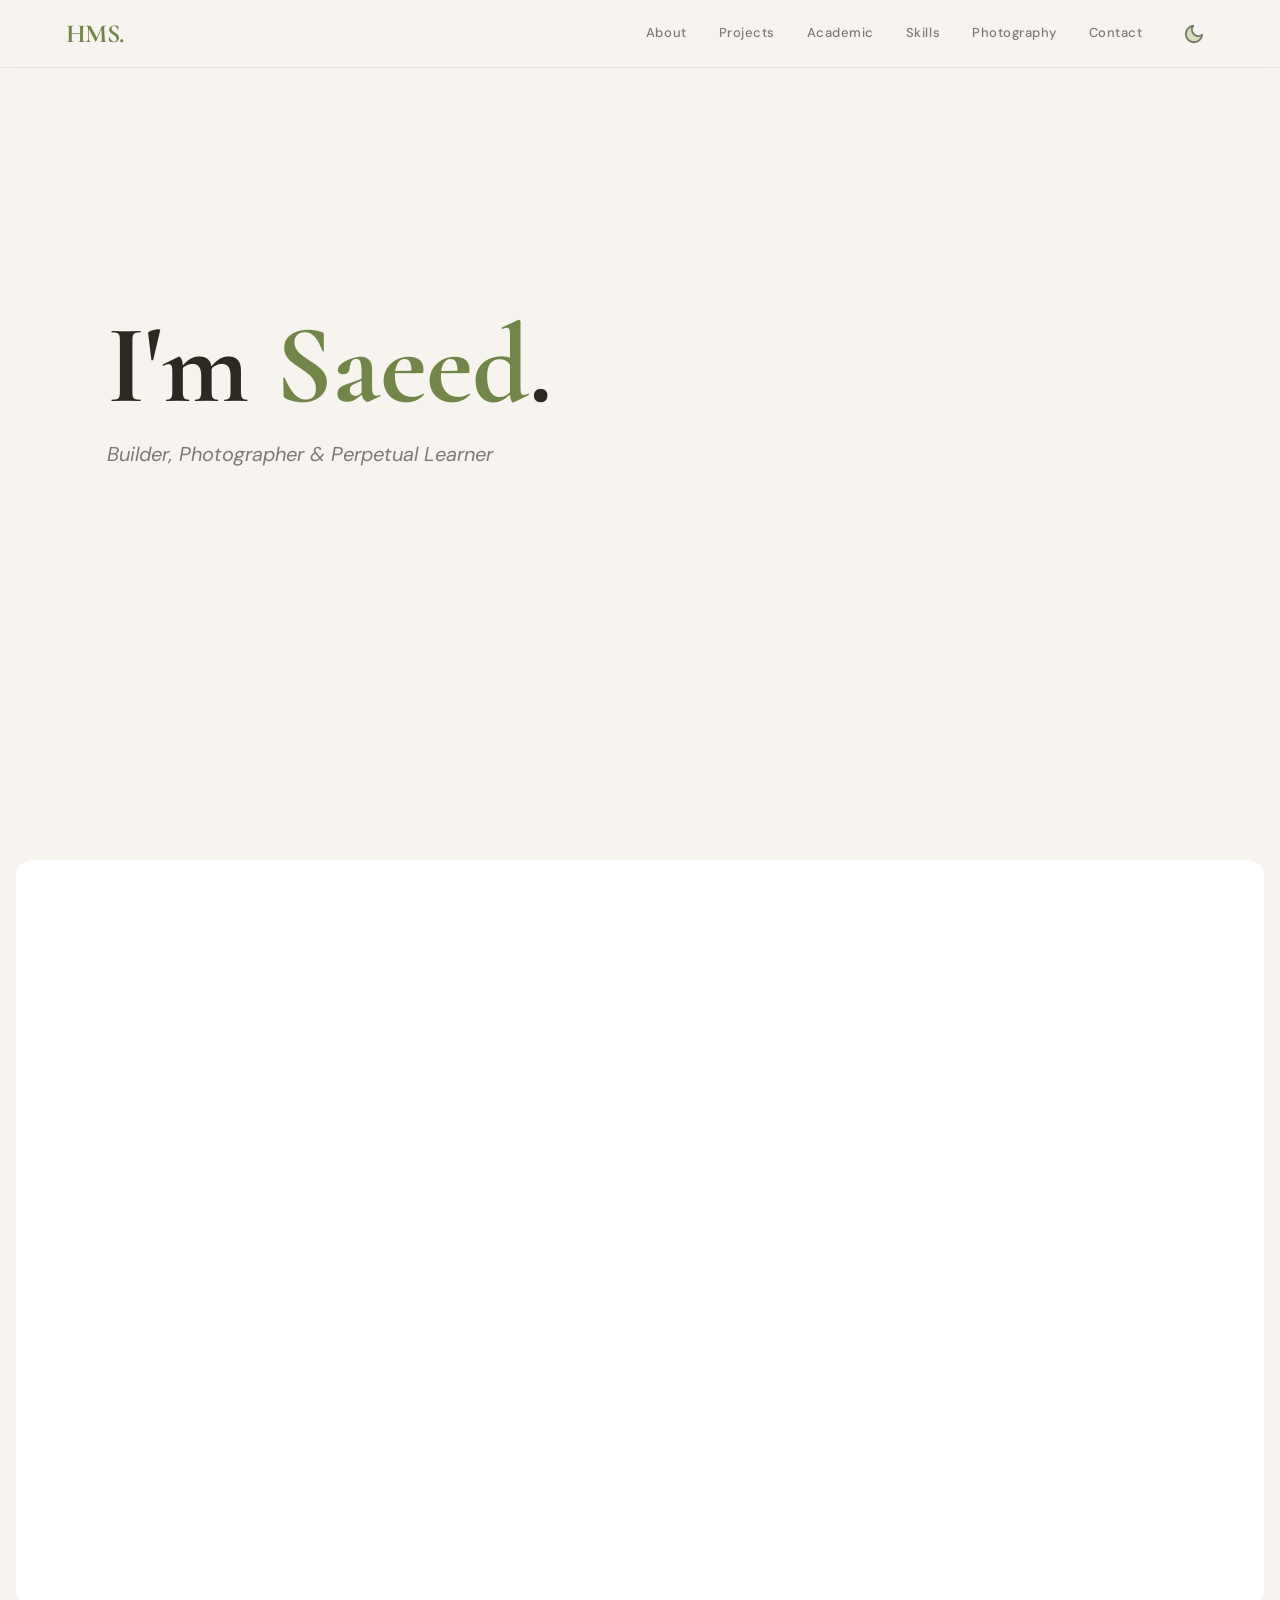
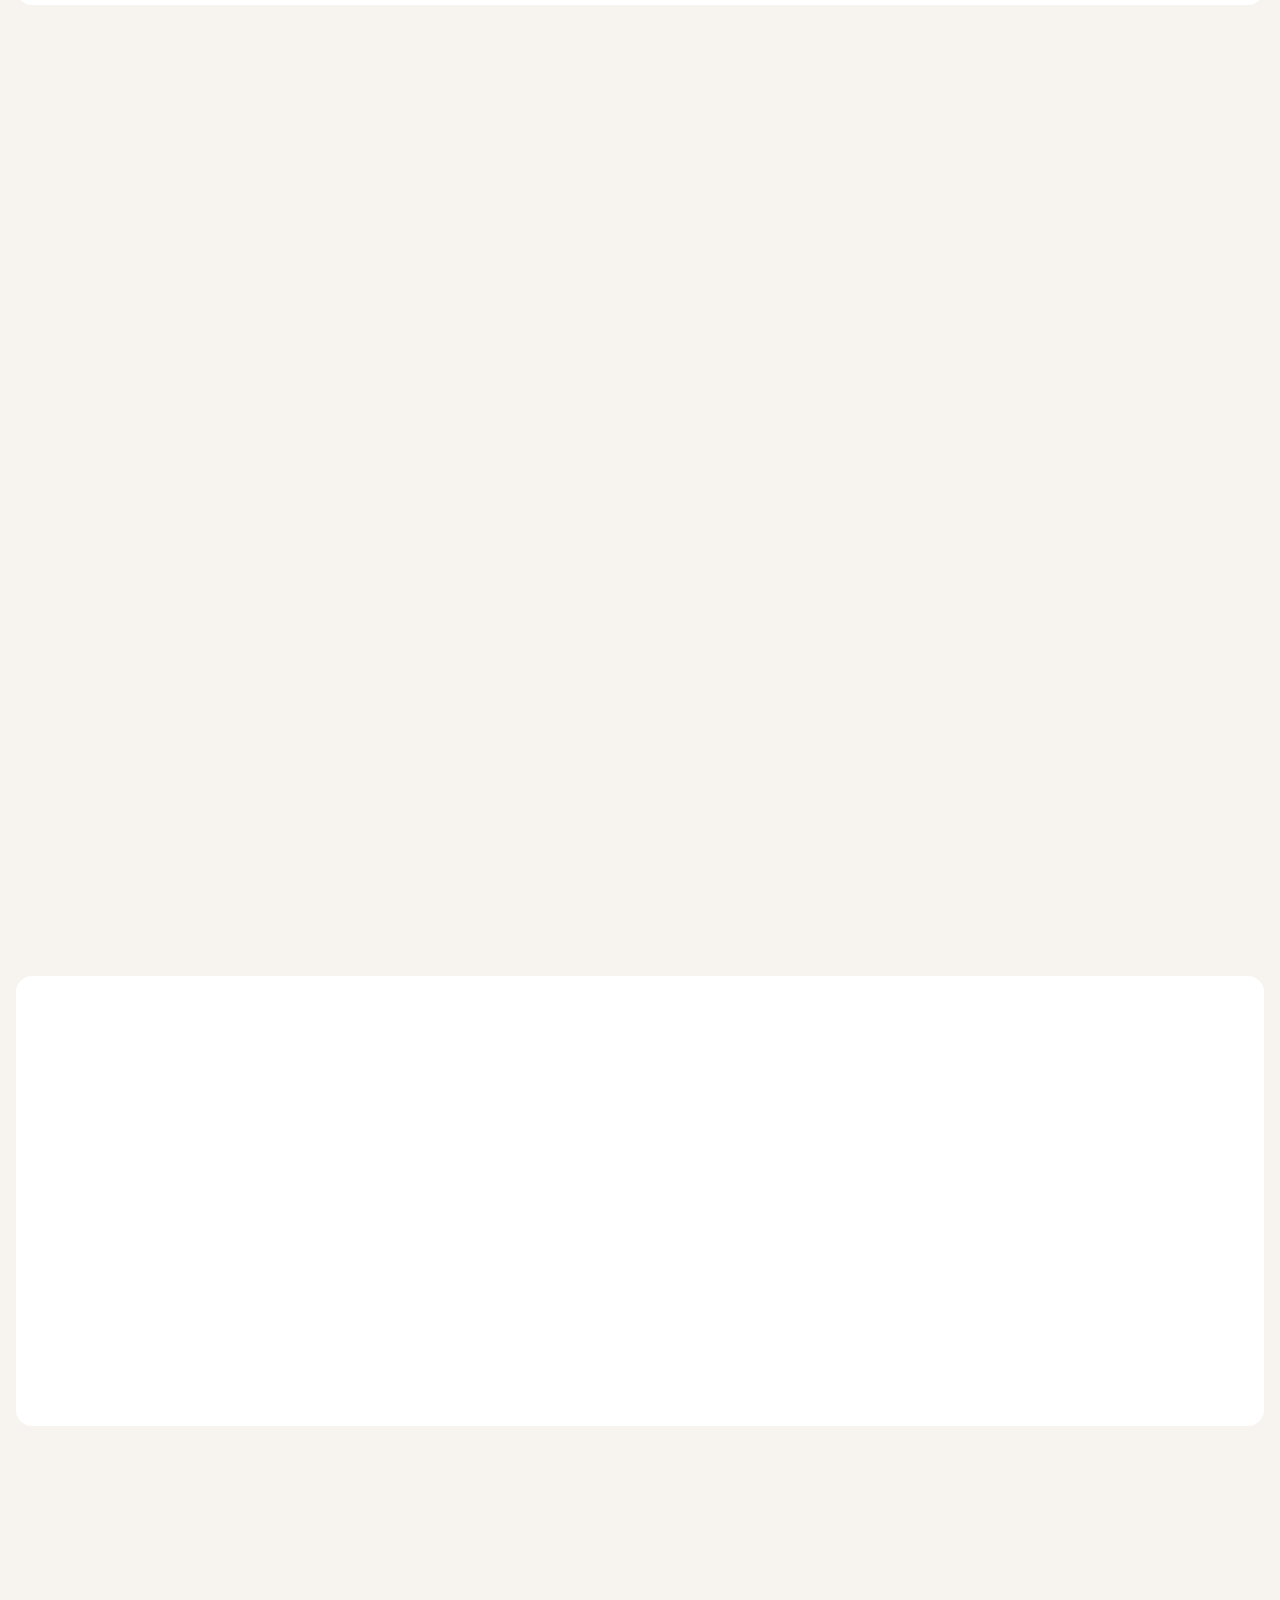
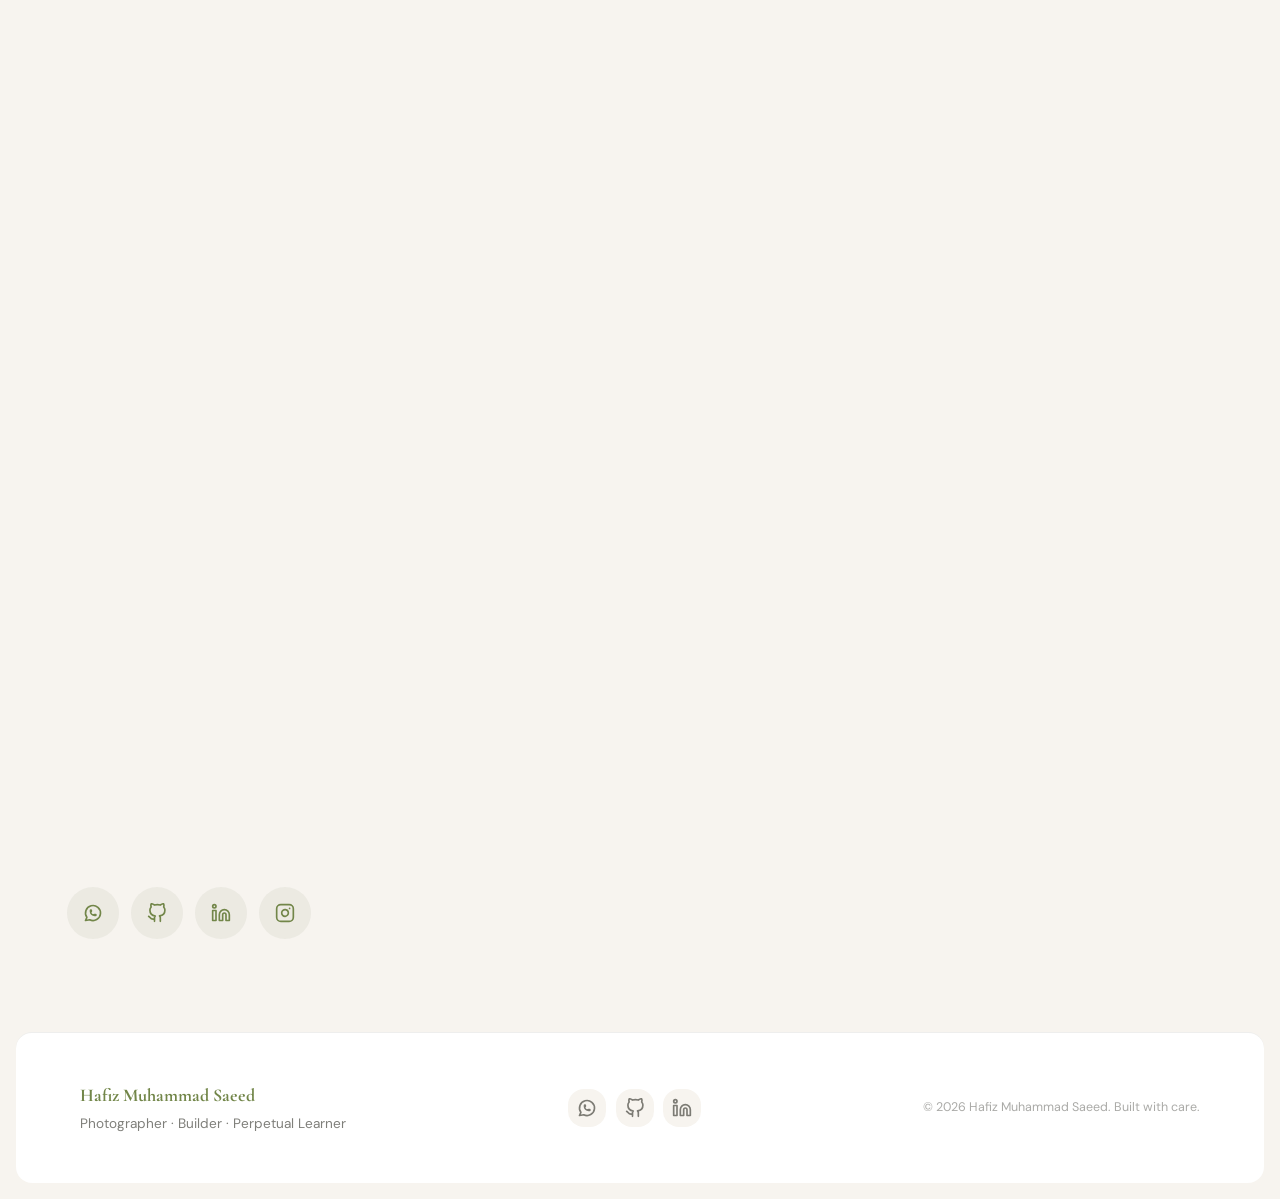
==== commit d6cfe933: "Discard Photo Sec from HOME Page" ====
--- a/index.html
+++ b/index.html
@@ -306,8 +306,9 @@
   </span>
 </template>
 
+
 <!-- ── PHOTOGRAPHY ─────────────────────────────────────────── -->
-<section id="photography" class="section bg-white">
+<!-- <section id="photography" class="section bg-white">
   <div class="container">
 
     <div class="reveal">
@@ -340,7 +341,7 @@
       <span class="photo-caption"></span>
     </div>
   </div>
-</template>
+</template> -->
 
 
 <!-- ── CONTACT ─────────────────────────────────────────────── -->
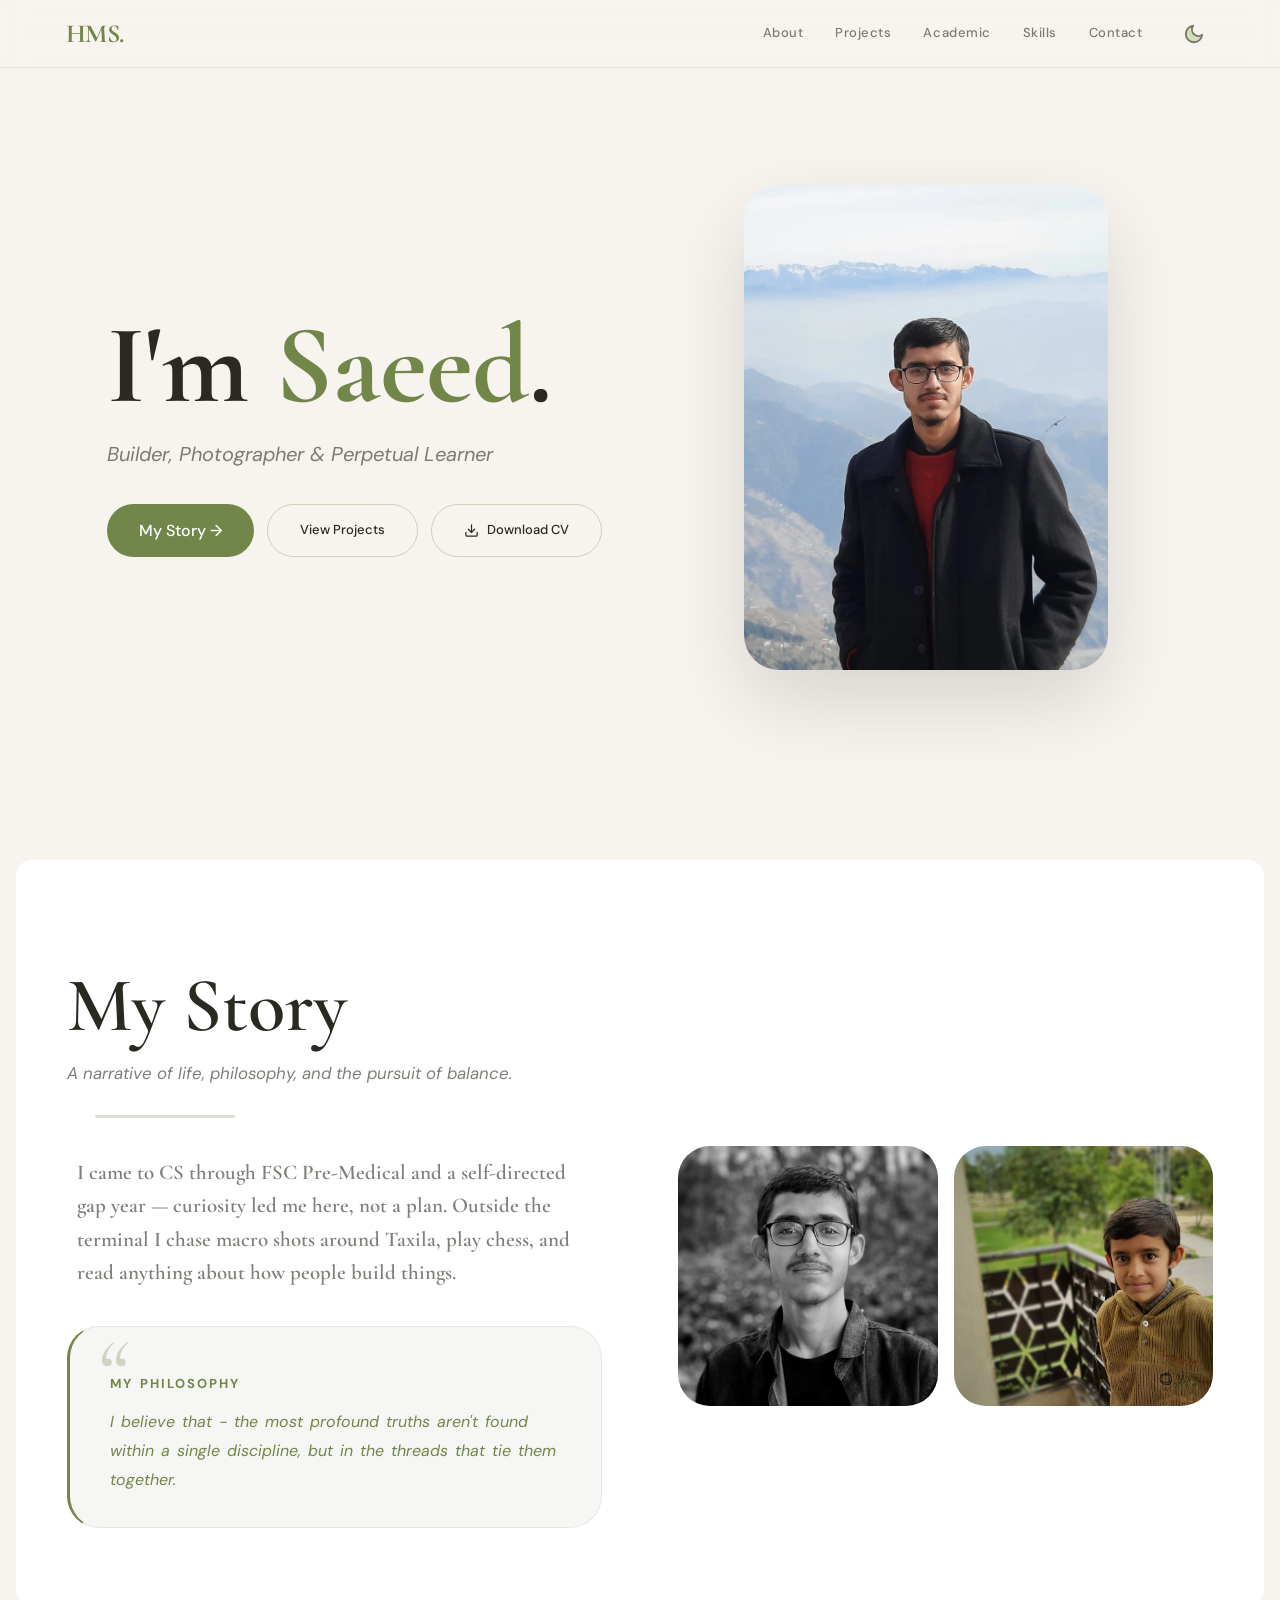
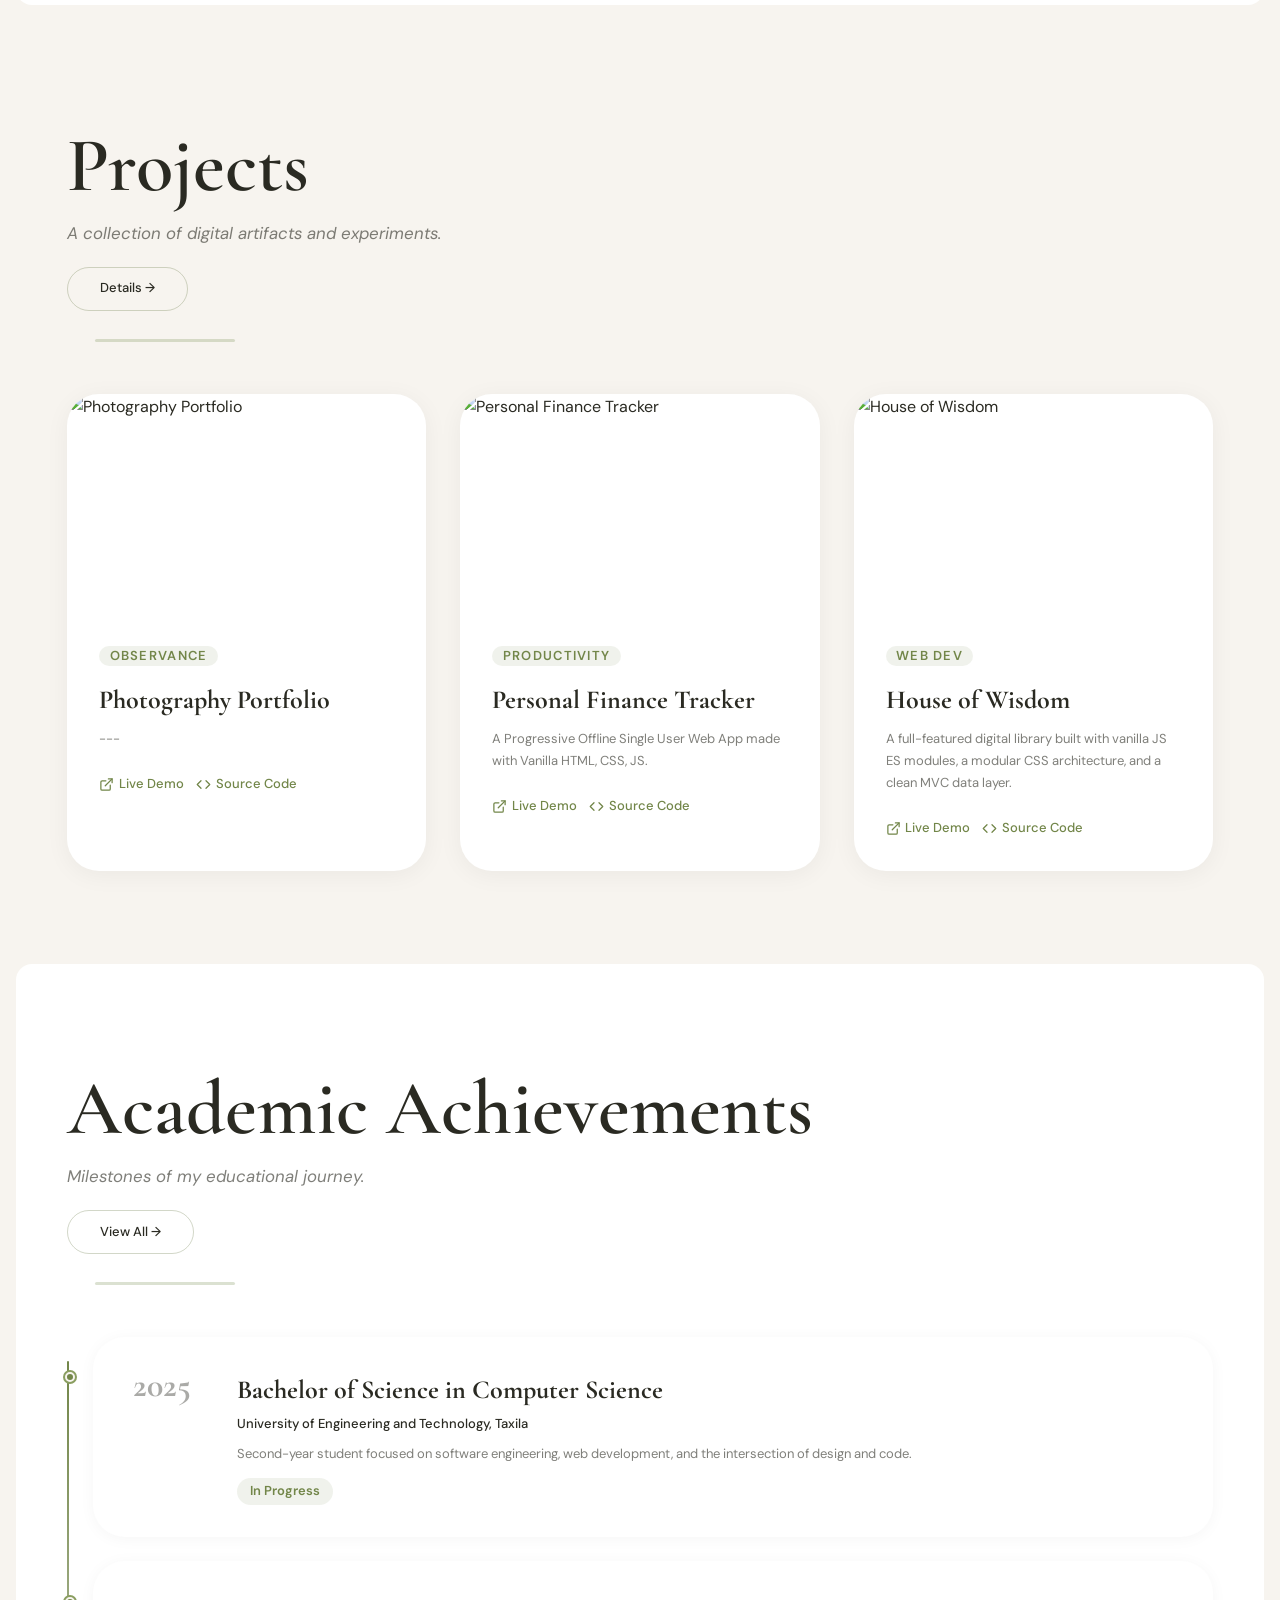
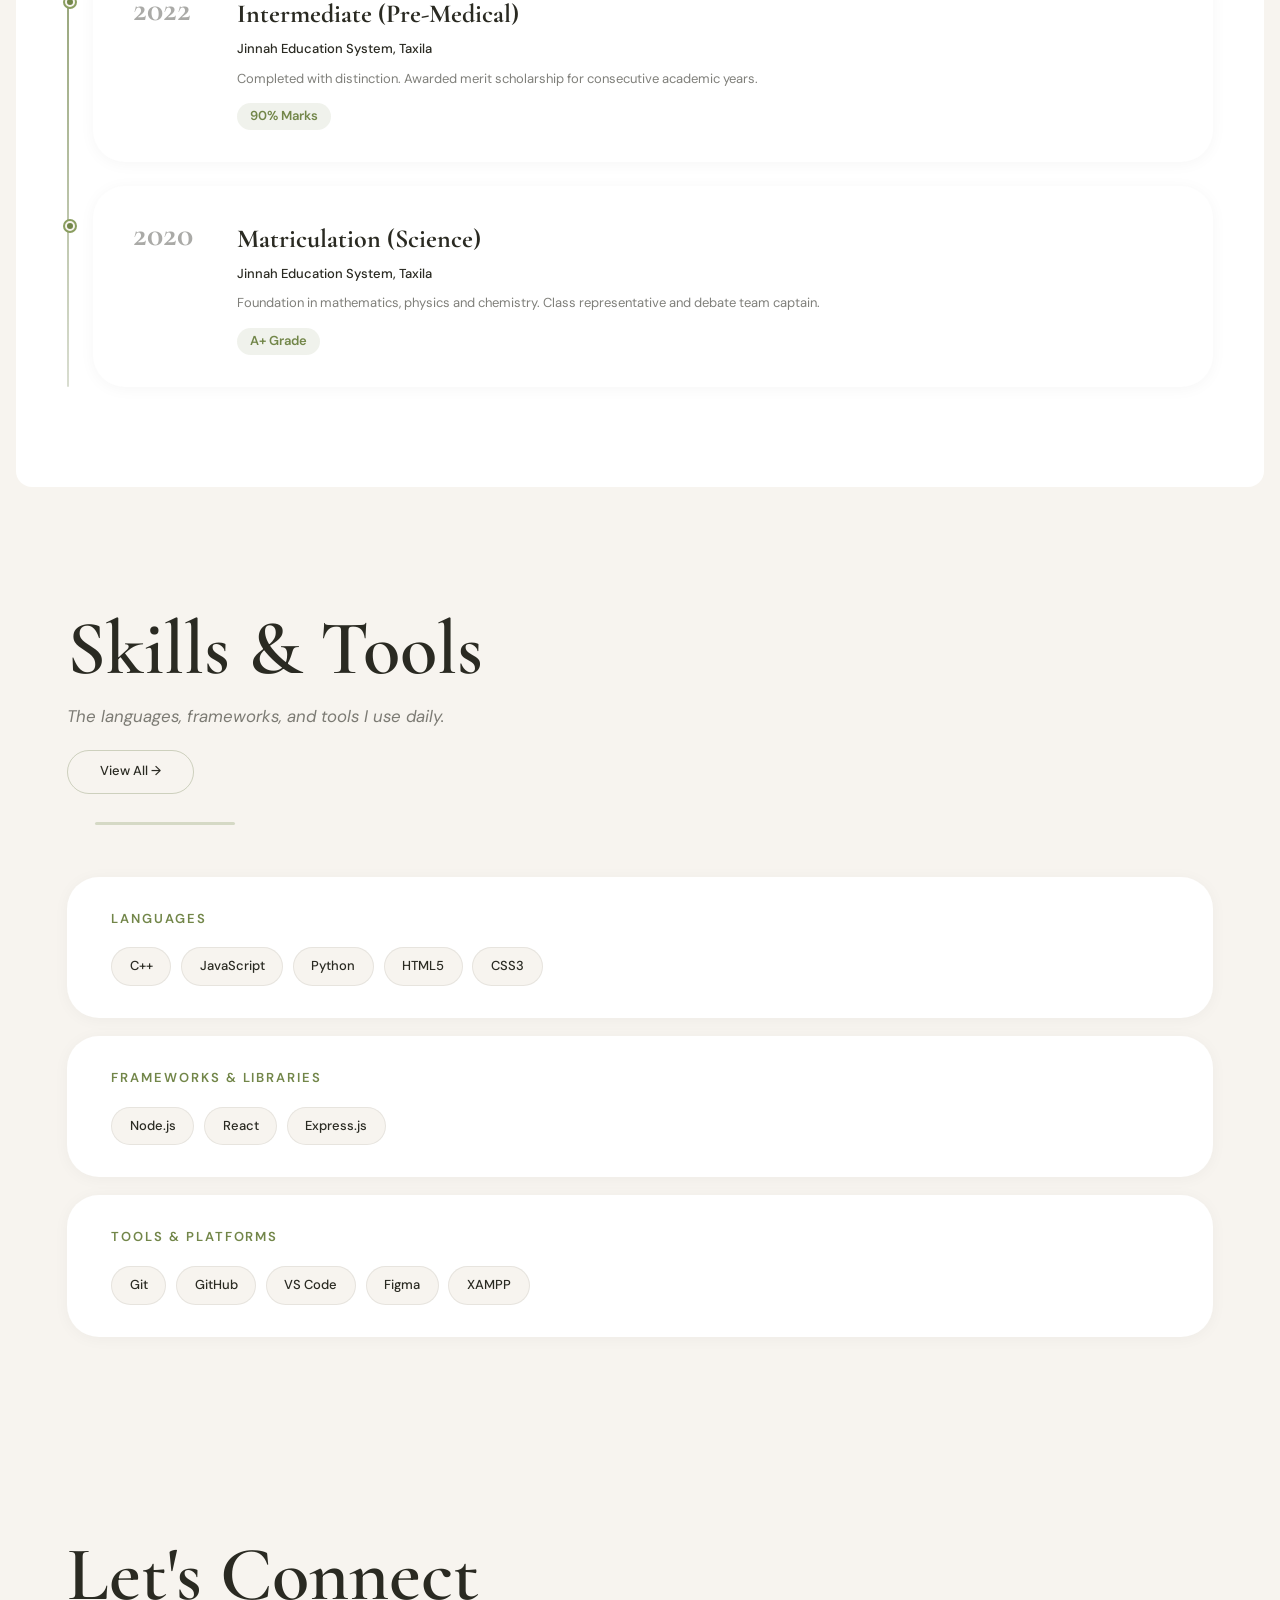
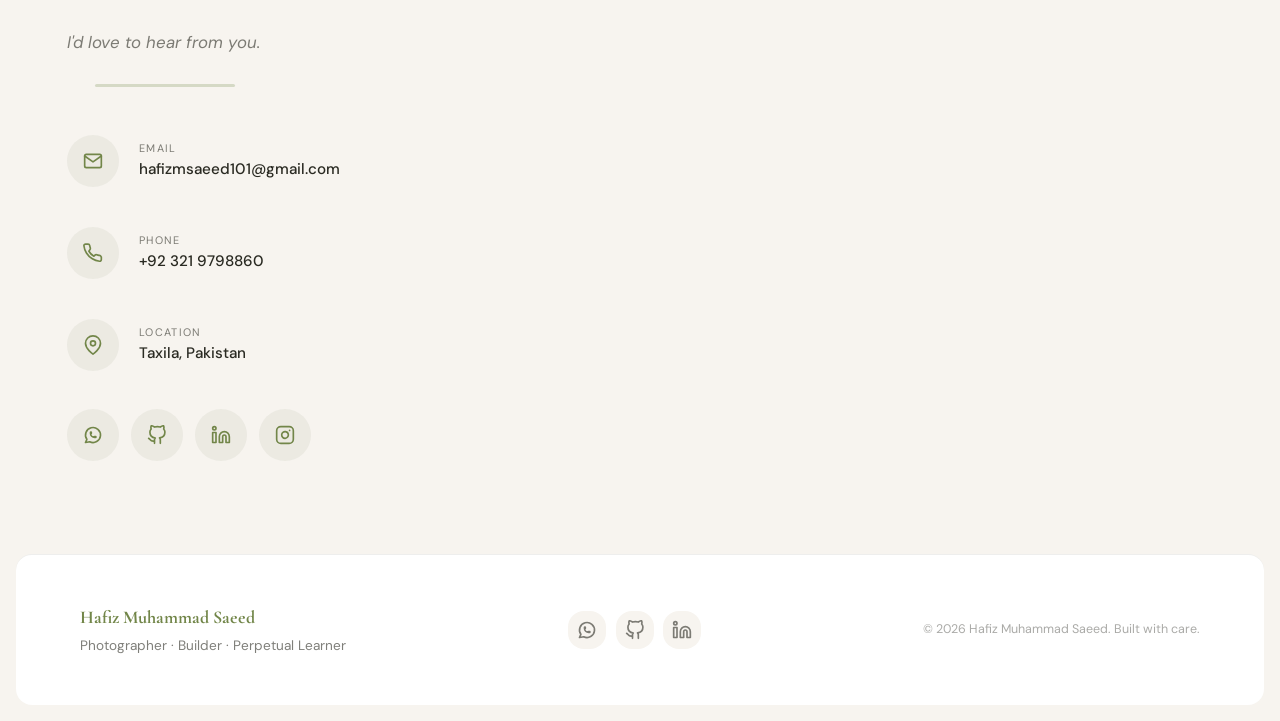
==== commit 4dee601d: "Refinements CSS" ====
--- a/index.html
+++ b/index.html
@@ -71,7 +71,7 @@
       <a href="#projects">Projects</a>
       <a href="#academic">Academic</a>
       <a href="#skills">Skills</a>
-      <a href="#photography">Photography</a>
+      <!-- <a href="#photography">Photography</a> -->
       <a href="#contact">Contact</a>
 
       <a class="theme-toggle" id="themeToggle">
@@ -108,10 +108,10 @@
     Skills & Tools
   </a>
 
-  <a href="#photography" class="mobile-link">
+  <!-- <a href="#photography" class="mobile-link">
     <svg class="icon" viewBox="0 0 24 24"><path fill="#c3d59cb3" d="M23 19a2 2 0 0 1-2 2H3a2 2 0 0 1-2-2V8a2 2 0 0 1 2-2h4l2-3h6l2 3h4a2 2 0 0 1 2 2z"/><circle cx="12" cy="13" r="4"/></svg>
     Photography
-  </a>
+  </a> -->
 
   <a href="#contact" class="mobile-link">
     <svg class="icon" viewBox="0 0 24 24"><path fill="#c3d59cb3" d="M4 4h16c1.1 0 2 .9 2 2v12c0 1.1-.9 2-2 2H4c-1.1 0-2-.9-2-2V6c0-1.1.9-2 2-2z"/><polyline points="22,6 12,13 2,6"/></svg>
@@ -153,9 +153,7 @@
         </div>
       </div>
 
-      <div class="hero-img-wrap reveal reveal-delay-2">
-        <div class="hero-blob hero-blob-1"></div>
-        <div class="hero-blob hero-blob-2"></div>
+      <div class="hero-img-wrap ">
         <img src="Assets/Pics/Saeed/Saeed.jpg" alt="Hafiz Muhammad Saeed" loading="eager">
       </div>
 
@@ -203,7 +201,7 @@
       <h2 class="section-title">Projects</h2>
       <p class="section-sub">A collection of digital artifacts and experiments.</p>
 
-      <a href="Projects Page/projects.html" class="btn-outline" style="margin-top:1.25rem; display:inline-flex;">
+      <a href="Projects Page/projects.html" class="btn-outline" style="margin-top:1.25rem;">
       Details →
       </a>
 
@@ -250,7 +248,7 @@
       <h2 class="section-title">Academic Achievements</h2>
       <p class="section-sub">Milestones of my educational journey.</p>
 
-      <a href="Projects Page/academicss.html" class="btn-outline" style="margin-top:1.25rem; display:inline-flex;">
+      <a href="Projects Page/academicss.html" class="btn-outline" style="margin-top:1.25rem;">
       View All →
       </a>
 
@@ -282,7 +280,7 @@
       <h2 class="section-title">Skills & Tools</h2>
       <p class="section-sub">The languages, frameworks, and tools I use daily.</p>
 
-      <a href="../Projects Page/extras.html" class="btn-outline" style="margin-top:1.25rem; display:inline-flex;">
+      <a href="../Projects Page/extras.html" class="btn-outline" style="margin-top:1.25rem;">
       View All →
       </a>
 
@@ -321,7 +319,7 @@
 
       <p class="section-sub">Captured with Patience, Shared with Purpose</p>
 
-      <a href="Photography Page/photography.html" class="btn-outline" style="margin-top:1.25rem; display:inline-flex;">
+      <a href="Photography Page/photography.html" class="btn-outline" style="margin-top:1.25rem;">
       Gallery →
       </a>
 
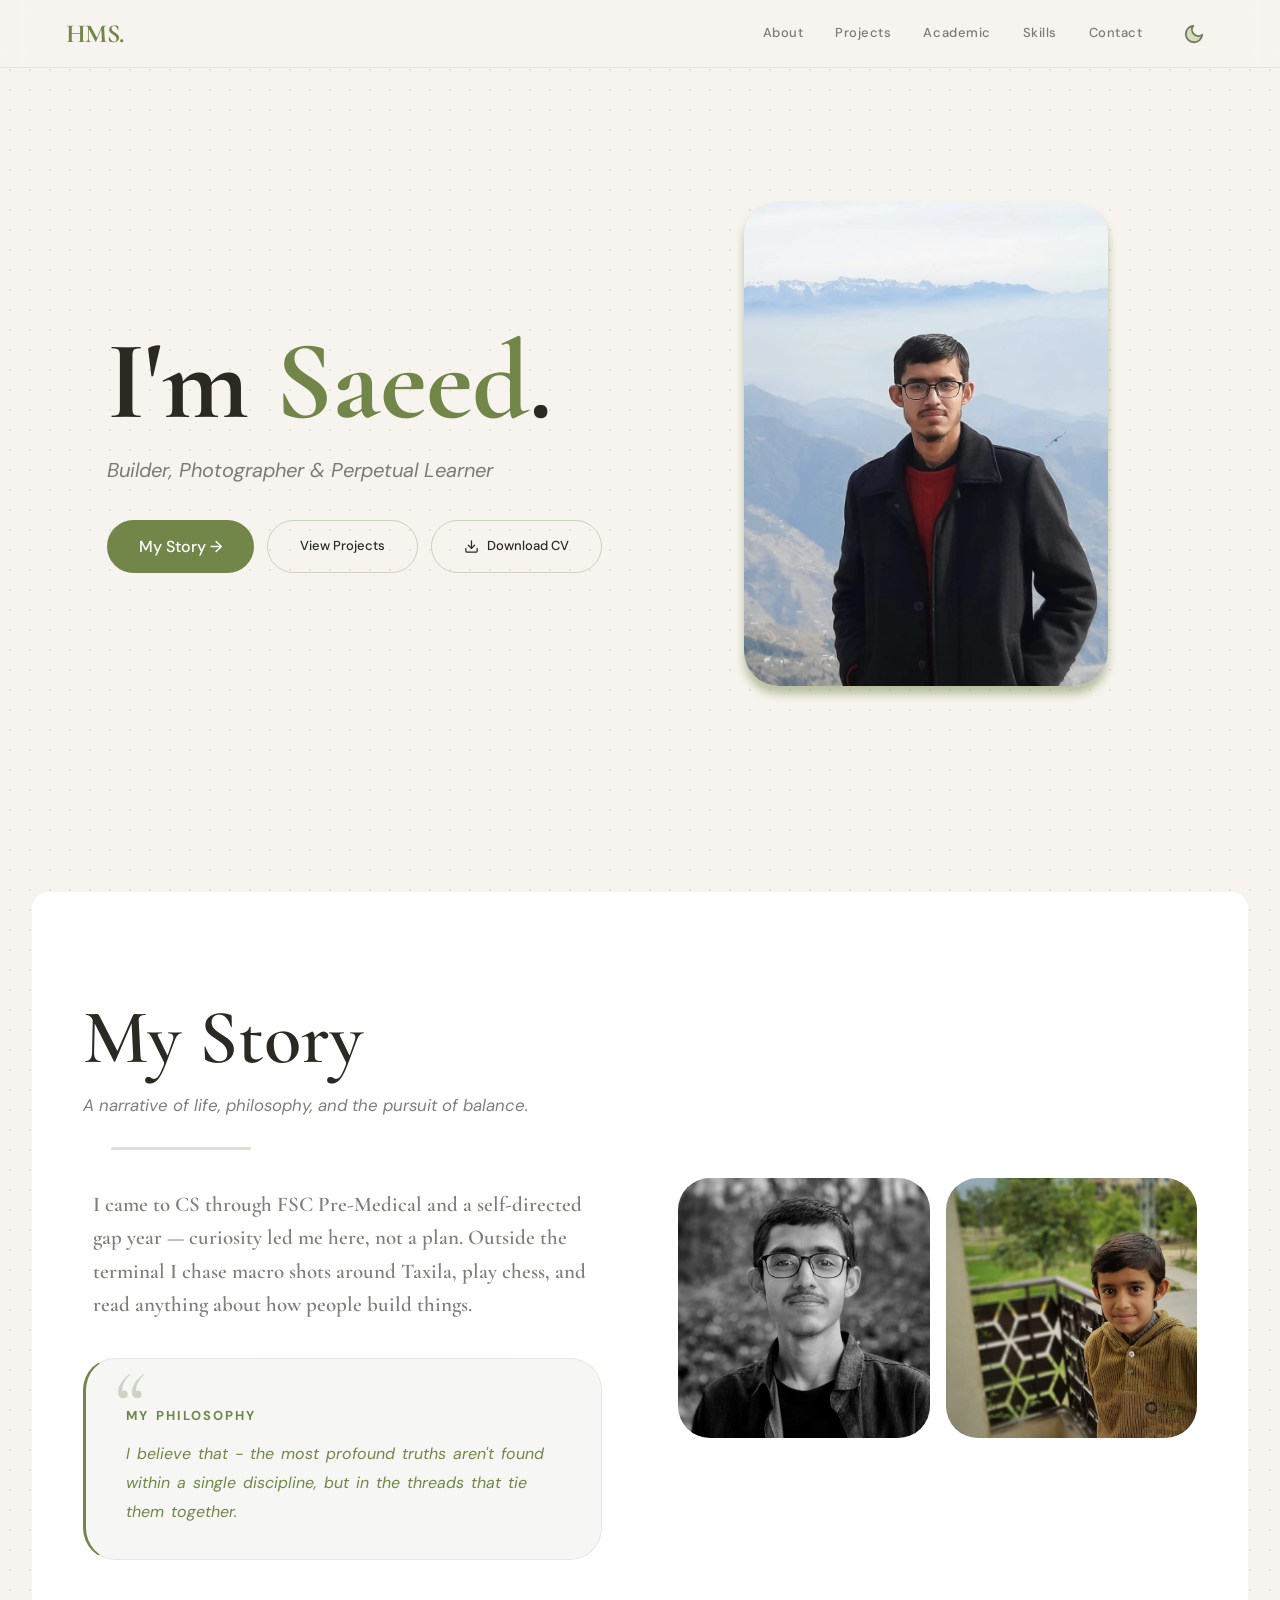
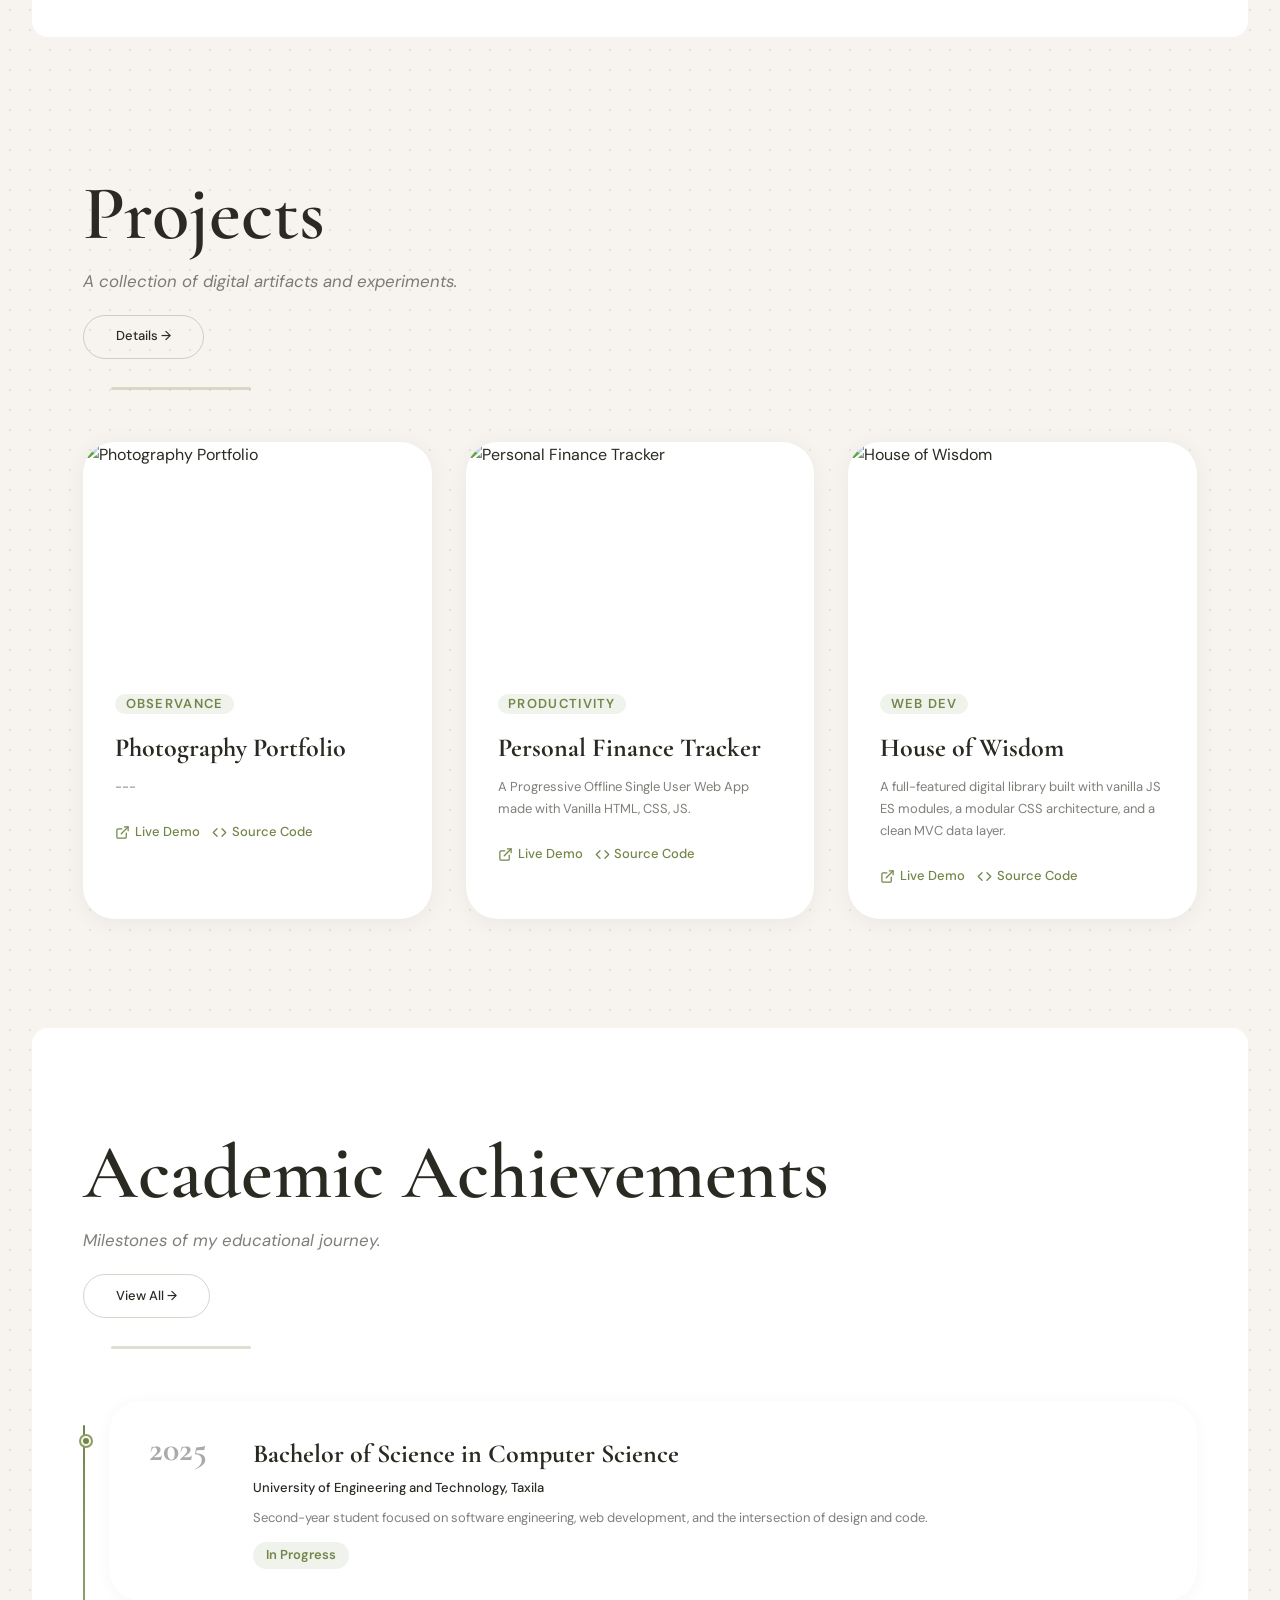
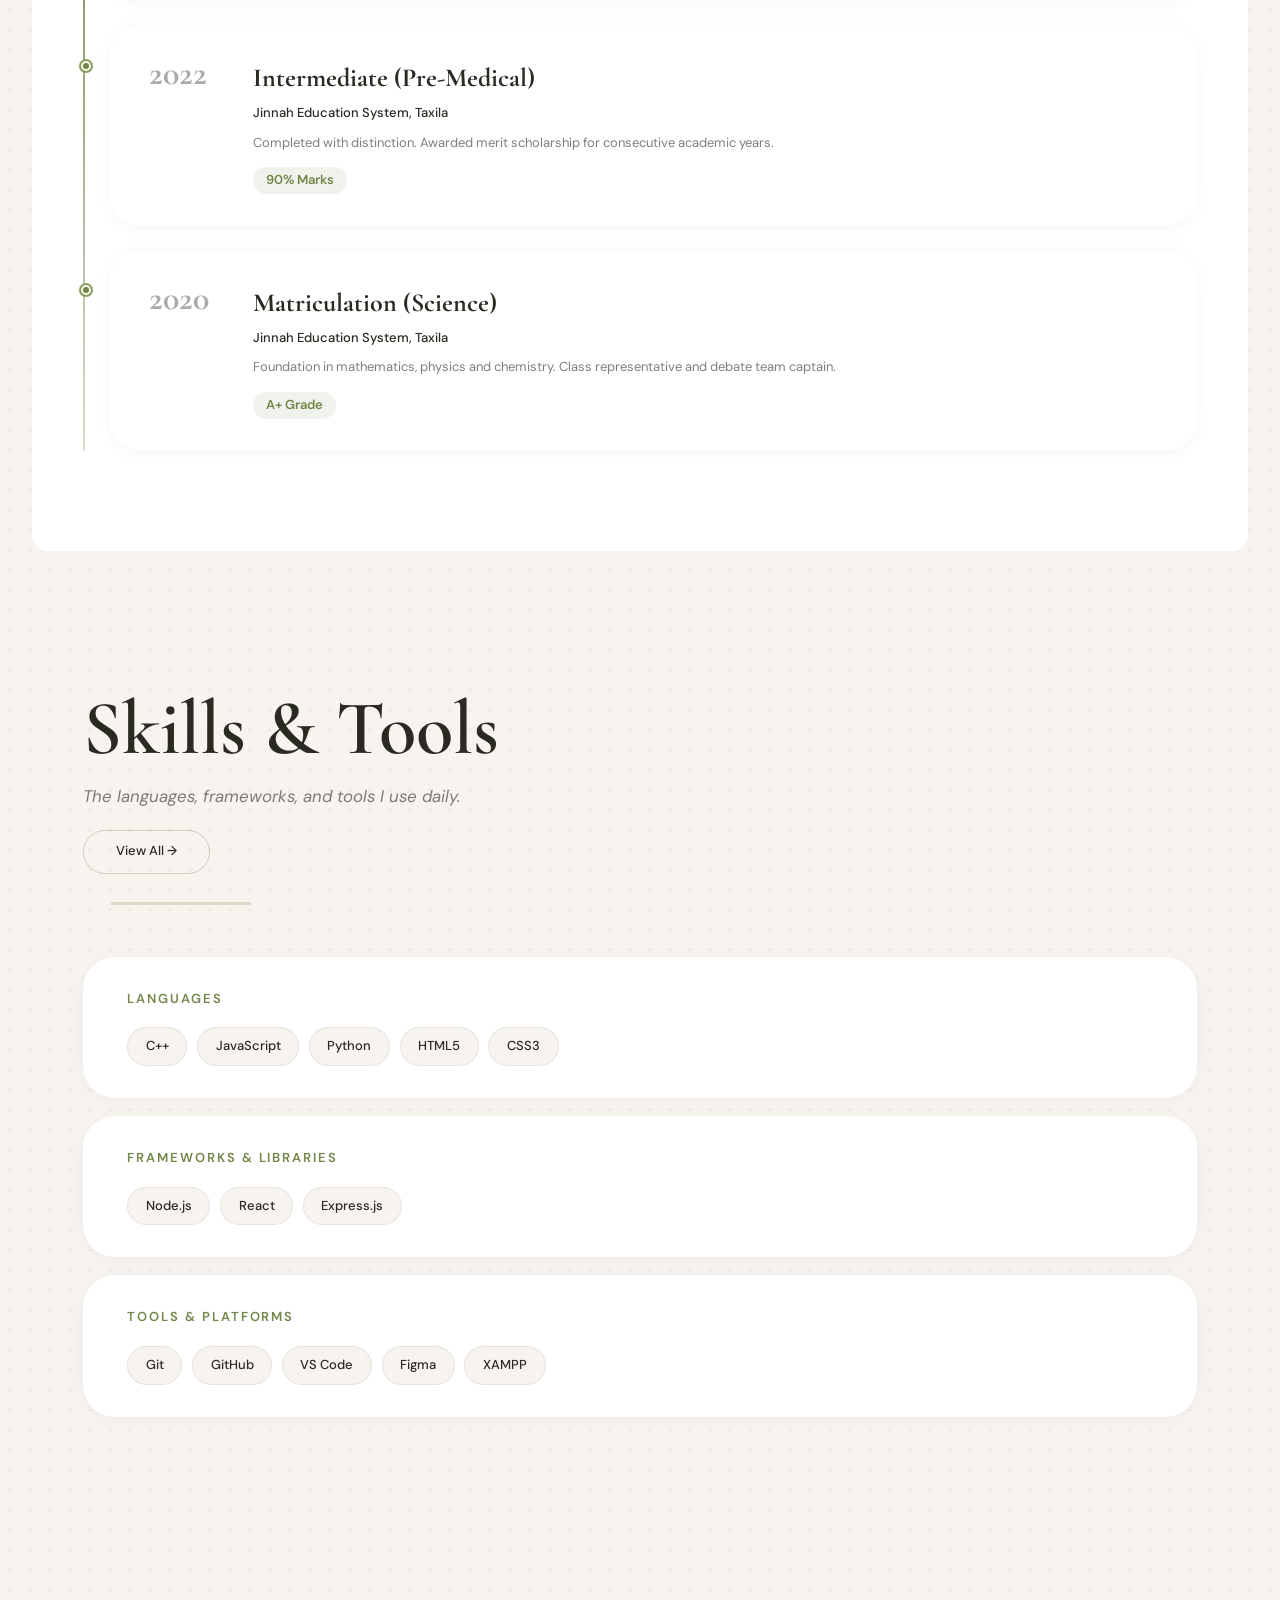
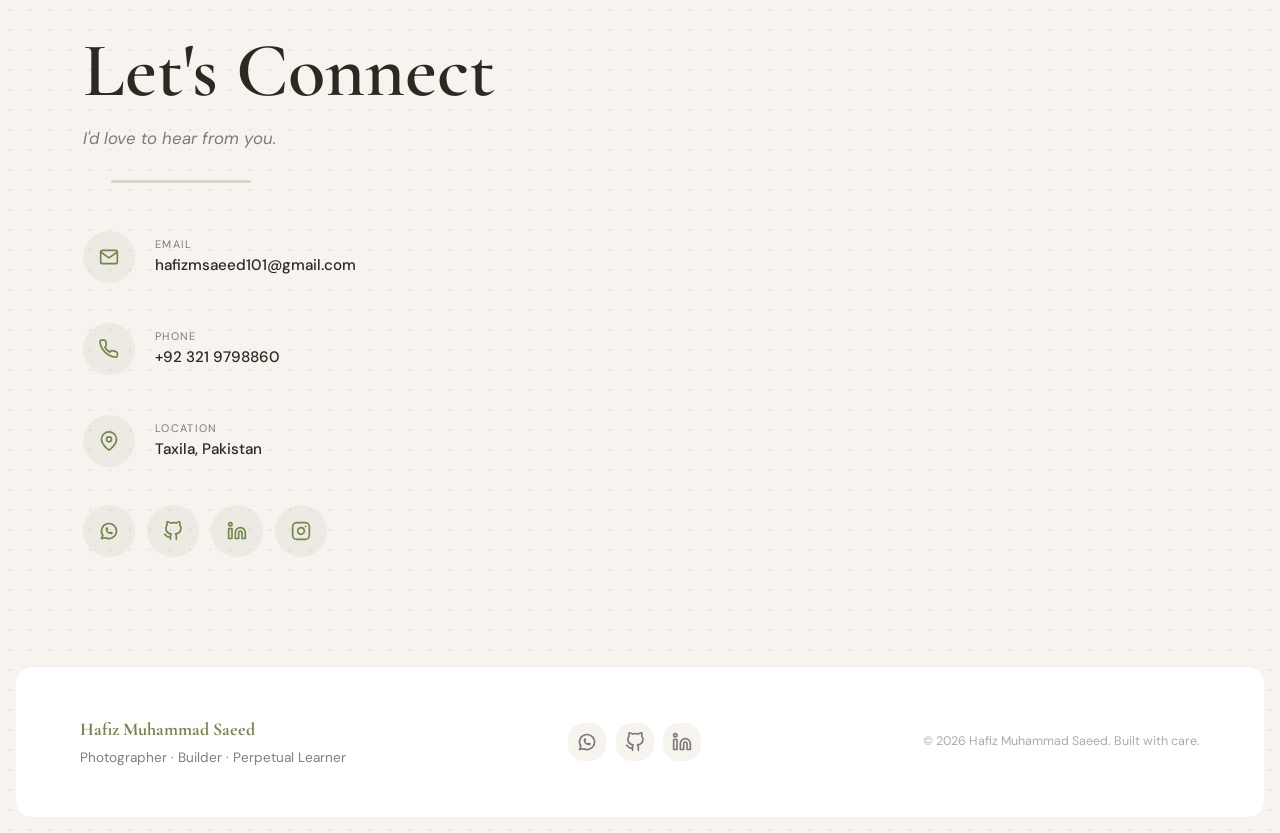
==== commit 44d80b97: "UI UX / Add more pages" ====
--- a/index.html
+++ b/index.html
@@ -1,3 +1,13 @@
+<!-- !! Ideas
+Live updates card, NOW, What  im currently focused on, floating over side screen for readers to read
+Maybe something map-like background for location things
+Reactive Typography
+Lines Squiggle
+Blobs
+
+!! -->
+
+
 <!doctype html>
 <html lang="en">
 
@@ -131,11 +141,6 @@
     <div class="hero-inner">
 
       <div class="hero-text">
-
-<!-- !! Idea -->
-<!-- Maybe something map-like background for location things OR something else -->
-<!-- <p class="label">Based in Taxila, Pakistan</p> -->
-<!-- !! -->
 
         <h1 class="hero-h1">I'm <span>Saeed</span>.</h1>
         <p class="hero-sub">Builder, Photographer &amp; Perpetual Learner</p>
